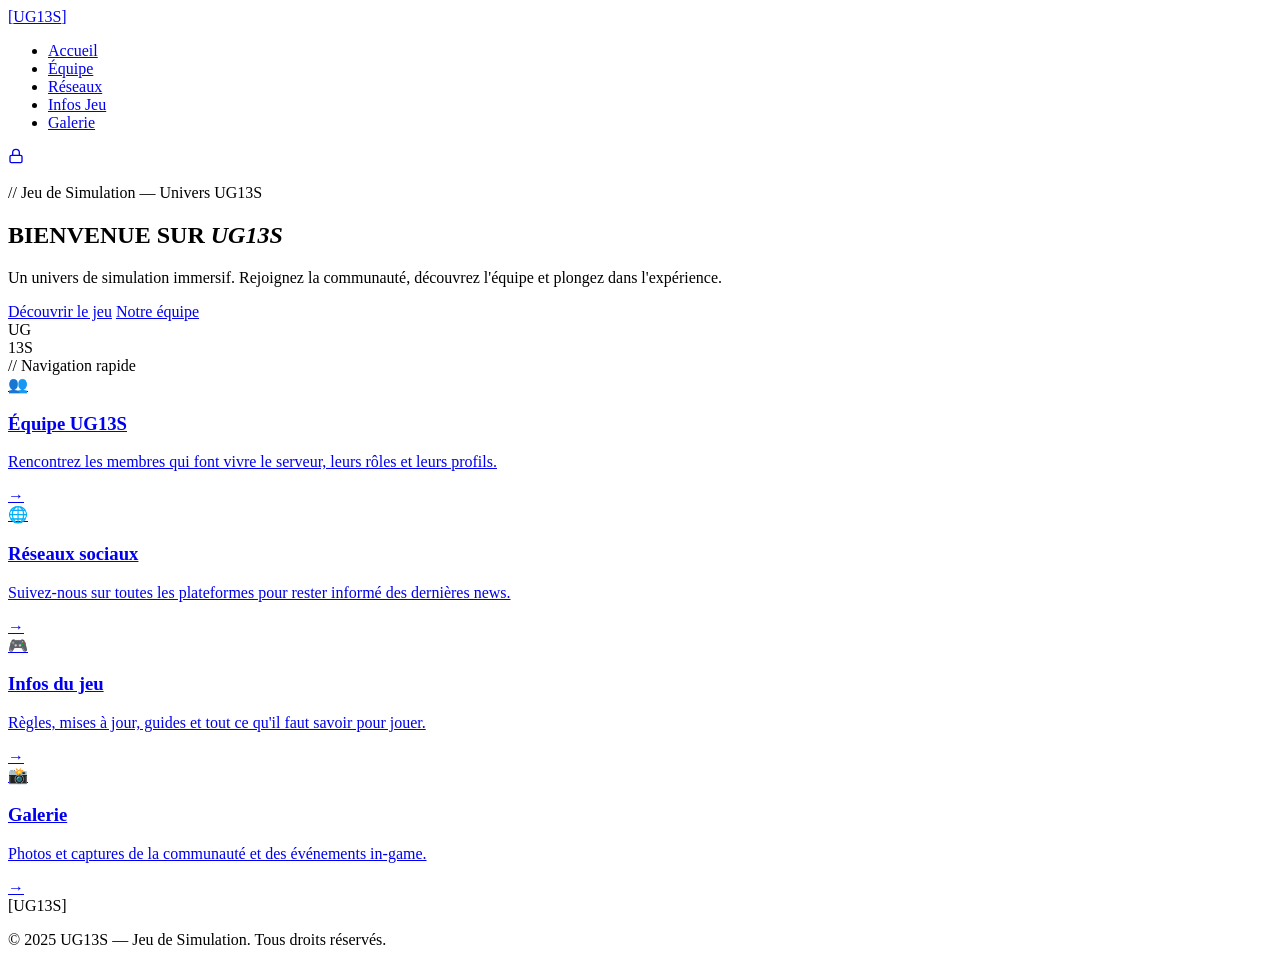
==== index.html @ 391b3aef "Add files via upload" ====
<!DOCTYPE html>
<html lang="fr">
<head>
  <meta charset="UTF-8" />
  <meta name="viewport" content="width=device-width, initial-scale=1.0" />
  <title>UG13S — Studio de Simulation</title>
  <link rel="preconnect" href="https://fonts.googleapis.com" />
  <link href="https://fonts.googleapis.com/css2?family=Rajdhani:wght@400;600;700&family=Exo+2:ital,wght@0,300;0,400;0,700;1,300&family=Orbitron:wght@700;900&display=swap" rel="stylesheet" />
  <link rel="stylesheet" href="css/style.css" />
</head>
<body>

  <!-- ANIMATED BUBBLE BACKGROUND -->
  <div class="bubbles-bg" id="bubblesContainer"></div>
  <div class="overlay-grid"></div>

  <!-- NAVIGATION -->
  <nav class="navbar" id="navbar">
    <div class="nav-inner">
      <a href="index.html" class="nav-logo">
        <span class="logo-bracket">[</span>UG13S<span class="logo-bracket">]</span>
      </a>
      <ul class="nav-links">
        <li><a href="index.html" class="active">Accueil</a></li>
        <li><a href="pages/equipe.html">Équipe</a></li>
        <li><a href="pages/reseaux.html">Réseaux</a></li>
        <li><a href="pages/infos.html">Infos Jeu</a></li>
        <li><a href="pages/galerie.html">Galerie</a></li>
      </ul>
      <!-- Petit bouton portail discret -->
      <a href="admin/login.html" class="portal-btn" title="Portail Recruteur / Admin">
        <svg width="16" height="16" viewBox="0 0 24 24" fill="none" stroke="currentColor" stroke-width="2"><rect x="3" y="11" width="18" height="11" rx="2"/><path d="M7 11V7a5 5 0 0110 0v4"/></svg>
      </a>
    </div>
  </nav>

  <!-- HERO -->
  <section class="hero">
    <div class="hero-content">
      <p class="hero-tag">// Jeu de Simulation — Univers UG13S</p>
      <h1 class="hero-title">
        <span class="line1">BIENVENUE</span>
        <span class="line2">SUR <em>UG13S</em></span>
      </h1>
      <p class="hero-sub">Un univers de simulation immersif. Rejoignez la communauté, découvrez l'équipe et plongez dans l'expérience.</p>
      <div class="hero-cta">
        <a href="pages/infos.html" class="btn-primary">Découvrir le jeu</a>
        <a href="pages/equipe.html" class="btn-ghost">Notre équipe</a>
      </div>
    </div>
    <div class="hero-badge">
      <div class="badge-ring"></div>
      <div class="badge-ring r2"></div>
      <span class="badge-text">UG<br/>13S</span>
    </div>
  </section>

  <!-- QUICK CARDS -->
  <section class="cards-section">
    <div class="section-label">// Navigation rapide</div>
    <div class="cards-grid">
      <a href="pages/equipe.html" class="card">
        <div class="card-icon">👥</div>
        <h3>Équipe UG13S</h3>
        <p>Rencontrez les membres qui font vivre le serveur, leurs rôles et leurs profils.</p>
        <span class="card-arrow">→</span>
      </a>
      <a href="pages/reseaux.html" class="card">
        <div class="card-icon">🌐</div>
        <h3>Réseaux sociaux</h3>
        <p>Suivez-nous sur toutes les plateformes pour rester informé des dernières news.</p>
        <span class="card-arrow">→</span>
      </a>
      <a href="pages/infos.html" class="card">
        <div class="card-icon">🎮</div>
        <h3>Infos du jeu</h3>
        <p>Règles, mises à jour, guides et tout ce qu'il faut savoir pour jouer.</p>
        <span class="card-arrow">→</span>
      </a>
      <a href="pages/galerie.html" class="card">
        <div class="card-icon">📸</div>
        <h3>Galerie</h3>
        <p>Photos et captures de la communauté et des événements in-game.</p>
        <span class="card-arrow">→</span>
      </a>
    </div>
  </section>

  <!-- FOOTER -->
  <footer class="footer">
    <div class="footer-inner">
      <span class="footer-logo">[UG13S]</span>
      <p>© 2025 UG13S — Jeu de Simulation. Tous droits réservés.</p>
    </div>
  </footer>

  <script src="js/bubbles.js"></script>
  <script src="js/main.js"></script>
</body>
</html>
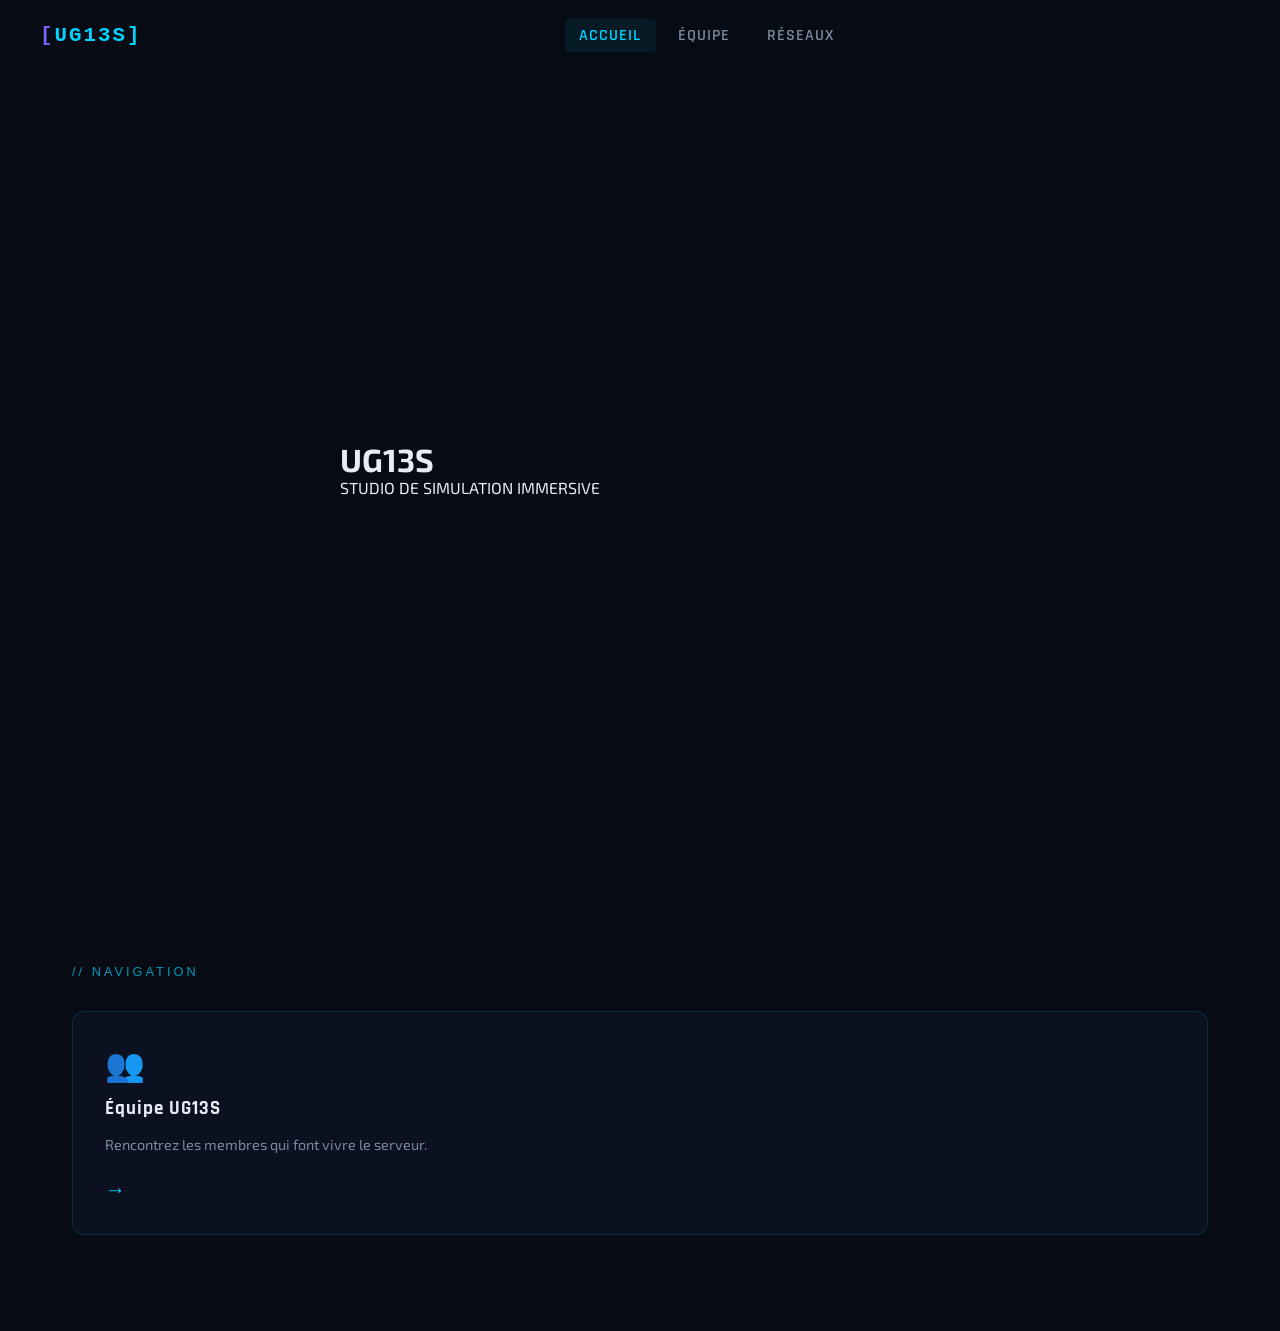
==== commit 287ffa48: "Add files via upload" ====
--- a/index.html
+++ b/index.html
@@ -6,95 +6,46 @@
   <title>UG13S — Studio de Simulation</title>
   <link rel="preconnect" href="https://fonts.googleapis.com" />
   <link href="https://fonts.googleapis.com/css2?family=Rajdhani:wght@400;600;700&family=Exo+2:ital,wght@0,300;0,400;0,700;1,300&family=Orbitron:wght@700;900&display=swap" rel="stylesheet" />
-  <link rel="stylesheet" href="css/style.css" />
+  <link rel="stylesheet" href="style.css" />
 </head>
 <body>
 
-  <!-- ANIMATED BUBBLE BACKGROUND -->
   <div class="bubbles-bg" id="bubblesContainer"></div>
   <div class="overlay-grid"></div>
 
-  <!-- NAVIGATION -->
   <nav class="navbar" id="navbar">
     <div class="nav-inner">
       <a href="index.html" class="nav-logo">
-        <span class="logo-bracket">[</span>UG13S<span class="logo-bracket">]</span>
+        <span class="logo-bracket">[</span>UG13S<span class="logo-bracket\">]</span>
       </a>
       <ul class="nav-links">
         <li><a href="index.html" class="active">Accueil</a></li>
-        <li><a href="pages/equipe.html">Équipe</a></li>
-        <li><a href="pages/reseaux.html">Réseaux</a></li>
-        <li><a href="pages/infos.html">Infos Jeu</a></li>
-        <li><a href="pages/galerie.html">Galerie</a></li>
+        <li><a href="equipe.html">Équipe</a></li>
+        <li><a href="#">Réseaux</a></li>
       </ul>
-      <!-- Petit bouton portail discret -->
-      <a href="admin/login.html" class="portal-btn" title="Portail Recruteur / Admin">
-        <svg width="16" height="16" viewBox="0 0 24 24" fill="none" stroke="currentColor" stroke-width="2"><rect x="3" y="11" width="18" height="11" rx="2"/><path d="M7 11V7a5 5 0 0110 0v4"/></svg>
-      </a>
     </div>
   </nav>
 
-  <!-- HERO -->
-  <section class="hero">
+  <header class="hero">
     <div class="hero-content">
-      <p class="hero-tag">// Jeu de Simulation — Univers UG13S</p>
-      <h1 class="hero-title">
-        <span class="line1">BIENVENUE</span>
-        <span class="line2">SUR <em>UG13S</em></span>
-      </h1>
-      <p class="hero-sub">Un univers de simulation immersif. Rejoignez la communauté, découvrez l'équipe et plongez dans l'expérience.</p>
-      <div class="hero-cta">
-        <a href="pages/infos.html" class="btn-primary">Découvrir le jeu</a>
-        <a href="pages/equipe.html" class="btn-ghost">Notre équipe</a>
-      </div>
+      <h1 class="glitch-text">UG13S</h1>
+      <p class="hero-subtitle">STUDIO DE SIMULATION IMMERSIVE</p>
     </div>
-    <div class="hero-badge">
-      <div class="badge-ring"></div>
-      <div class="badge-ring r2"></div>
-      <span class="badge-text">UG<br/>13S</span>
-    </div>
-  </section>
+  </header>
 
-  <!-- QUICK CARDS -->
   <section class="cards-section">
-    <div class="section-label">// Navigation rapide</div>
+    <div class="section-label">// Navigation</div>
     <div class="cards-grid">
-      <a href="pages/equipe.html" class="card">
+      <a href="equipe.html" class="card">
         <div class="card-icon">👥</div>
         <h3>Équipe UG13S</h3>
-        <p>Rencontrez les membres qui font vivre le serveur, leurs rôles et leurs profils.</p>
-        <span class="card-arrow">→</span>
-      </a>
-      <a href="pages/reseaux.html" class="card">
-        <div class="card-icon">🌐</div>
-        <h3>Réseaux sociaux</h3>
-        <p>Suivez-nous sur toutes les plateformes pour rester informé des dernières news.</p>
-        <span class="card-arrow">→</span>
-      </a>
-      <a href="pages/infos.html" class="card">
-        <div class="card-icon">🎮</div>
-        <h3>Infos du jeu</h3>
-        <p>Règles, mises à jour, guides et tout ce qu'il faut savoir pour jouer.</p>
-        <span class="card-arrow">→</span>
-      </a>
-      <a href="pages/galerie.html" class="card">
-        <div class="card-icon">📸</div>
-        <h3>Galerie</h3>
-        <p>Photos et captures de la communauté et des événements in-game.</p>
+        <p>Rencontrez les membres qui font vivre le serveur.</p>
         <span class="card-arrow">→</span>
       </a>
     </div>
   </section>
 
-  <!-- FOOTER -->
-  <footer class="footer">
-    <div class="footer-inner">
-      <span class="footer-logo">[UG13S]</span>
-      <p>© 2025 UG13S — Jeu de Simulation. Tous droits réservés.</p>
-    </div>
-  </footer>
-
-  <script src="js/bubbles.js"></script>
-  <script src="js/main.js"></script>
+  <script src="bubbles.js"></script>
+  <script src="main.js"></script>
 </body>
 </html>
--- a/style.css
+++ b/style.css
@@ -0,0 +1,995 @@
+/* ===== CSS VARIABLES ===== */
+:root {
+  --bg: #070b14;
+  --bg2: #0d1525;
+  --accent: #00d4ff;
+  --accent2: #7b61ff;
+  --accent3: #ff6b6b;
+  --text: #e8edf5;
+  --text-muted: #7a8aa0;
+  --border: rgba(0, 212, 255, 0.15);
+  --card-bg: rgba(13, 21, 37, 0.7);
+  --glass: rgba(0, 212, 255, 0.05);
+  --font-display: 'Orbitron', monospace;
+  --font-body: 'Exo 2', sans-serif;
+  --font-ui: 'Rajdhani', sans-serif;
+}
+
+/* ===== RESET ===== */
+*, *::before, *::after { box-sizing: border-box; margin: 0; padding: 0; }
+html { scroll-behavior: smooth; }
+body {
+  font-family: var(--font-body);
+  background: var(--bg);
+  color: var(--text);
+  min-height: 100vh;
+  overflow-x: hidden;
+}
+a { text-decoration: none; color: inherit; }
+ul { list-style: none; }
+
+/* ===== BUBBLE BACKGROUND ===== */
+.bubbles-bg {
+  position: fixed;
+  inset: 0;
+  pointer-events: none;
+  z-index: 0;
+  overflow: hidden;
+}
+.bubble {
+  position: absolute;
+  bottom: -120px;
+  border-radius: 50%;
+  opacity: 0;
+  animation: riseUp linear infinite;
+  background: radial-gradient(circle at 30% 30%, rgba(0,212,255,0.25), rgba(123,97,255,0.1) 60%, transparent);
+  border: 1px solid rgba(0, 212, 255, 0.15);
+  backdrop-filter: blur(2px);
+}
+@keyframes riseUp {
+  0%   { transform: translateY(0) translateX(0) scale(1);   opacity: 0; }
+  5%   { opacity: 1; }
+  50%  { transform: translateY(-50vh) translateX(var(--drift)) scale(1.05); opacity: 0.6; }
+  90%  { opacity: 0.2; }
+  100% { transform: translateY(-110vh) translateX(calc(var(--drift)*1.5)) scale(0.9); opacity: 0; }
+}
+
+/* Grid overlay */
+.overlay-grid {
+  position: fixed;
+  inset: 0;
+  pointer-events: none;
+  z-index: 0;
+  background-image:
+    linear-gradient(rgba(0,212,255,0.03) 1px, transparent 1px),
+    linear-gradient(90deg, rgba(0,212,255,0.03) 1px, transparent 1px);
+  background-size: 60px 60px;
+}
+
+/* ===== NAVBAR ===== */
+.navbar {
+  position: fixed;
+  top: 0; left: 0; right: 0;
+  z-index: 100;
+  padding: 0 2rem;
+  transition: background 0.3s, backdrop-filter 0.3s;
+}
+.navbar.scrolled {
+  background: rgba(7, 11, 20, 0.92);
+  backdrop-filter: blur(16px);
+  border-bottom: 1px solid var(--border);
+}
+.nav-inner {
+  max-width: 1200px;
+  margin: 0 auto;
+  height: 70px;
+  display: flex;
+  align-items: center;
+  gap: 2rem;
+}
+.nav-logo {
+  font-family: var(--font-display);
+  font-size: 1.3rem;
+  font-weight: 900;
+  color: var(--accent);
+  letter-spacing: 2px;
+  white-space: nowrap;
+}
+.logo-bracket { color: var(--accent2); }
+.nav-links {
+  display: flex;
+  gap: 0.5rem;
+  flex: 1;
+  justify-content: center;
+}
+.nav-links a {
+  font-family: var(--font-ui);
+  font-size: 1rem;
+  font-weight: 600;
+  letter-spacing: 1px;
+  color: var(--text-muted);
+  padding: 0.4rem 0.9rem;
+  border-radius: 4px;
+  transition: color 0.2s, background 0.2s;
+  text-transform: uppercase;
+}
+.nav-links a:hover, .nav-links a.active {
+  color: var(--accent);
+  background: rgba(0,212,255,0.08);
+}
+
+/* Portal button — small & discreet */
+.portal-btn {
+  width: 32px; height: 32px;
+  border-radius: 6px;
+  border: 1px solid rgba(0,212,255,0.25);
+  display: flex; align-items: center; justify-content: center;
+  color: var(--text-muted);
+  transition: all 0.2s;
+  background: rgba(0,212,255,0.04);
+  flex-shrink: 0;
+}
+.portal-btn:hover {
+  color: var(--accent);
+  border-color: var(--accent);
+  background: rgba(0,212,255,0.1);
+  box-shadow: 0 0 12px rgba(0,212,255,0.2);
+}
+
+/* ===== HERO ===== */
+.hero {
+  position: relative;
+  z-index: 1;
+  min-height: 100vh;
+  display: flex;
+  align-items: center;
+  justify-content: center;
+  padding: 100px 2rem 4rem;
+  gap: 4rem;
+  max-width: 1200px;
+  margin: 0 auto;
+}
+.hero-content { flex: 1; max-width: 600px; }
+.hero-tag {
+  font-family: var(--font-ui);
+  font-size: 0.85rem;
+  color: var(--accent);
+  letter-spacing: 2px;
+  margin-bottom: 1.5rem;
+  opacity: 0;
+  animation: fadeUp 0.8s 0.2s forwards;
+}
+.hero-title {
+  font-family: var(--font-display);
+  font-size: clamp(2.5rem, 6vw, 5rem);
+  font-weight: 900;
+  line-height: 1.05;
+  margin-bottom: 1.5rem;
+  opacity: 0;
+  animation: fadeUp 0.8s 0.4s forwards;
+}
+.hero-title .line1 { display: block; color: var(--text); }
+.hero-title .line2 { display: block; color: var(--text); }
+.hero-title em {
+  font-style: normal;
+  color: var(--accent);
+  text-shadow: 0 0 30px rgba(0,212,255,0.5);
+}
+.hero-sub {
+  font-size: 1.1rem;
+  color: var(--text-muted);
+  line-height: 1.7;
+  margin-bottom: 2.5rem;
+  max-width: 480px;
+  opacity: 0;
+  animation: fadeUp 0.8s 0.6s forwards;
+}
+.hero-cta {
+  display: flex; gap: 1rem; flex-wrap: wrap;
+  opacity: 0;
+  animation: fadeUp 0.8s 0.8s forwards;
+}
+.btn-primary {
+  font-family: var(--font-ui);
+  font-weight: 700;
+  font-size: 1rem;
+  letter-spacing: 1.5px;
+  text-transform: uppercase;
+  padding: 0.85rem 2rem;
+  background: var(--accent);
+  color: var(--bg);
+  border-radius: 6px;
+  transition: all 0.2s;
+  box-shadow: 0 0 20px rgba(0,212,255,0.3);
+}
+.btn-primary:hover {
+  background: #fff;
+  box-shadow: 0 0 35px rgba(0,212,255,0.5);
+  transform: translateY(-2px);
+}
+.btn-ghost {
+  font-family: var(--font-ui);
+  font-weight: 700;
+  font-size: 1rem;
+  letter-spacing: 1.5px;
+  text-transform: uppercase;
+  padding: 0.85rem 2rem;
+  border: 1px solid var(--border);
+  color: var(--text);
+  border-radius: 6px;
+  transition: all 0.2s;
+}
+.btn-ghost:hover {
+  border-color: var(--accent);
+  color: var(--accent);
+  background: rgba(0,212,255,0.05);
+  transform: translateY(-2px);
+}
+
+/* Hero badge */
+.hero-badge {
+  flex-shrink: 0;
+  position: relative;
+  width: 220px;
+  height: 220px;
+  display: flex;
+  align-items: center;
+  justify-content: center;
+  opacity: 0;
+  animation: fadeIn 1s 1s forwards;
+}
+.badge-ring {
+  position: absolute;
+  inset: 0;
+  border-radius: 50%;
+  border: 2px solid rgba(0,212,255,0.3);
+  animation: spin 12s linear infinite;
+}
+.badge-ring.r2 {
+  inset: 20px;
+  border-color: rgba(123,97,255,0.3);
+  border-style: dashed;
+  animation: spin 18s linear infinite reverse;
+}
+@keyframes spin { to { transform: rotate(360deg); } }
+.badge-text {
+  font-family: var(--font-display);
+  font-size: 2.5rem;
+  font-weight: 900;
+  color: var(--accent);
+  text-align: center;
+  line-height: 1;
+  text-shadow: 0 0 40px rgba(0,212,255,0.6);
+  letter-spacing: 3px;
+}
+
+/* ===== CARDS SECTION ===== */
+.cards-section {
+  position: relative;
+  z-index: 1;
+  max-width: 1200px;
+  margin: 0 auto;
+  padding: 4rem 2rem 6rem;
+}
+.section-label {
+  font-family: var(--font-ui);
+  font-size: 0.8rem;
+  letter-spacing: 3px;
+  color: var(--accent);
+  text-transform: uppercase;
+  margin-bottom: 2rem;
+  opacity: 0.7;
+}
+.cards-grid {
+  display: grid;
+  grid-template-columns: repeat(auto-fit, minmax(240px, 1fr));
+  gap: 1.5rem;
+}
+.card {
+  background: var(--card-bg);
+  border: 1px solid var(--border);
+  border-radius: 12px;
+  padding: 2rem;
+  transition: all 0.3s;
+  backdrop-filter: blur(8px);
+  display: flex;
+  flex-direction: column;
+  gap: 0.75rem;
+  position: relative;
+  overflow: hidden;
+}
+.card::before {
+  content: '';
+  position: absolute;
+  top: 0; left: 0; right: 0;
+  height: 2px;
+  background: linear-gradient(90deg, transparent, var(--accent), transparent);
+  transform: scaleX(0);
+  transition: transform 0.3s;
+}
+.card:hover::before { transform: scaleX(1); }
+.card:hover {
+  border-color: rgba(0,212,255,0.35);
+  transform: translateY(-4px);
+  box-shadow: 0 12px 40px rgba(0,212,255,0.1);
+}
+.card-icon { font-size: 2rem; }
+.card h3 {
+  font-family: var(--font-ui);
+  font-size: 1.2rem;
+  font-weight: 700;
+  letter-spacing: 1px;
+  color: var(--text);
+}
+.card p { font-size: 0.9rem; color: var(--text-muted); line-height: 1.6; flex: 1; }
+.card-arrow {
+  font-size: 1.3rem;
+  color: var(--accent);
+  margin-top: 0.5rem;
+  transition: transform 0.2s;
+  display: inline-block;
+}
+.card:hover .card-arrow { transform: translateX(4px); }
+
+/* ===== FOOTER ===== */
+.footer {
+  position: relative;
+  z-index: 1;
+  border-top: 1px solid var(--border);
+  background: rgba(7,11,20,0.8);
+}
+.footer-inner {
+  max-width: 1200px;
+  margin: 0 auto;
+  padding: 2rem;
+  display: flex;
+  align-items: center;
+  gap: 1.5rem;
+  flex-wrap: wrap;
+}
+.footer-logo {
+  font-family: var(--font-display);
+  font-weight: 900;
+  font-size: 1rem;
+  color: var(--accent);
+  letter-spacing: 2px;
+}
+.footer p { font-size: 0.85rem; color: var(--text-muted); }
+
+/* ===== PAGE HEADER (used in sub-pages) ===== */
+.page-header {
+  position: relative;
+  z-index: 1;
+  padding: 130px 2rem 4rem;
+  text-align: center;
+}
+.page-header .page-tag {
+  font-family: var(--font-ui);
+  font-size: 0.85rem;
+  color: var(--accent);
+  letter-spacing: 3px;
+  text-transform: uppercase;
+  margin-bottom: 1rem;
+  display: block;
+}
+.page-header h1 {
+  font-family: var(--font-display);
+  font-size: clamp(2rem, 5vw, 3.5rem);
+  font-weight: 900;
+  color: var(--text);
+  margin-bottom: 1rem;
+}
+.page-header h1 em {
+  font-style: normal;
+  color: var(--accent);
+  text-shadow: 0 0 20px rgba(0,212,255,0.4);
+}
+.page-header p {
+  color: var(--text-muted);
+  max-width: 600px;
+  margin: 0 auto;
+  font-size: 1rem;
+  line-height: 1.7;
+}
+
+/* ===== ANIMATIONS ===== */
+@keyframes fadeUp {
+  from { opacity: 0; transform: translateY(24px); }
+  to   { opacity: 1; transform: translateY(0); }
+}
+@keyframes fadeIn {
+  from { opacity: 0; }
+  to   { opacity: 1; }
+}
+
+/* ===== SCROLLBAR ===== */
+::-webkit-scrollbar { width: 6px; }
+::-webkit-scrollbar-track { background: var(--bg); }
+::-webkit-scrollbar-thumb { background: var(--accent2); border-radius: 3px; }
+
+/* ===== RESPONSIVE ===== */
+@media (max-width: 768px) {
+  .hero { flex-direction: column; text-align: center; gap: 2rem; }
+  .hero-sub { margin: 0 auto 2rem; }
+  .hero-cta { justify-content: center; }
+  .hero-badge { width: 160px; height: 160px; }
+  .badge-text { font-size: 1.8rem; }
+  .nav-links { display: none; }
+}
+
+/* ===== SECTION CONTAINER ===== */
+.section-container {
+  position: relative;
+  z-index: 1;
+  max-width: 1200px;
+  margin: 0 auto;
+  padding: 2rem 2rem 6rem;
+}
+
+/* ===== TEAM CARDS ===== */
+.team-grid {
+  display: grid;
+  grid-template-columns: repeat(auto-fill, minmax(200px, 1fr));
+  gap: 2rem;
+  margin-top: 2rem;
+}
+.member-card {
+  background: var(--card-bg);
+  border: 1px solid var(--border);
+  border-radius: 16px;
+  padding: 2rem 1.5rem;
+  text-align: center;
+  backdrop-filter: blur(8px);
+  transition: all 0.3s;
+}
+.member-card:hover {
+  border-color: rgba(0,212,255,0.4);
+  transform: translateY(-4px);
+  box-shadow: 0 12px 40px rgba(0,212,255,0.08);
+}
+.member-avatar {
+  width: 90px; height: 90px;
+  border-radius: 50%;
+  border: 3px solid var(--accent);
+  object-fit: cover;
+  margin: 0 auto 1rem;
+  display: block;
+  box-shadow: 0 0 20px rgba(0,212,255,0.3);
+}
+.member-avatar-placeholder {
+  width: 90px; height: 90px;
+  border-radius: 50%;
+  border: 3px solid var(--accent2);
+  background: linear-gradient(135deg, var(--bg2), rgba(123,97,255,0.2));
+  margin: 0 auto 1rem;
+  display: flex; align-items: center; justify-content: center;
+  font-size: 2rem;
+  box-shadow: 0 0 20px rgba(123,97,255,0.2);
+}
+.member-name {
+  font-family: var(--font-ui);
+  font-size: 1.05rem;
+  font-weight: 700;
+  letter-spacing: 1px;
+  margin-bottom: 0.3rem;
+}
+.member-role {
+  font-size: 0.8rem;
+  color: var(--accent);
+  font-family: var(--font-ui);
+  letter-spacing: 1px;
+  text-transform: uppercase;
+  margin-bottom: 0.8rem;
+}
+.member-info {
+  font-size: 0.85rem;
+  color: var(--text-muted);
+  line-height: 1.6;
+}
+
+/* ===== SOCIAL LINKS ===== */
+.socials-grid {
+  display: grid;
+  grid-template-columns: repeat(auto-fill, minmax(220px, 1fr));
+  gap: 1.5rem;
+  margin-top: 2rem;
+}
+.social-card {
+  background: var(--card-bg);
+  border: 1px solid var(--border);
+  border-radius: 12px;
+  padding: 1.5rem;
+  display: flex;
+  align-items: center;
+  gap: 1rem;
+  transition: all 0.3s;
+  backdrop-filter: blur(8px);
+}
+.social-card:hover {
+  border-color: rgba(0,212,255,0.4);
+  transform: translateY(-3px);
+  box-shadow: 0 8px 30px rgba(0,212,255,0.1);
+}
+.social-icon { font-size: 2rem; flex-shrink: 0; }
+.social-info h3 {
+  font-family: var(--font-ui);
+  font-weight: 700;
+  font-size: 1rem;
+  letter-spacing: 1px;
+}
+.social-info p { font-size: 0.85rem; color: var(--text-muted); }
+
+/* ===== INFO BLOCKS ===== */
+.info-block {
+  background: var(--card-bg);
+  border: 1px solid var(--border);
+  border-radius: 12px;
+  padding: 2rem;
+  margin-bottom: 1.5rem;
+  backdrop-filter: blur(8px);
+}
+.info-block h2 {
+  font-family: var(--font-ui);
+  font-size: 1.3rem;
+  font-weight: 700;
+  letter-spacing: 1.5px;
+  text-transform: uppercase;
+  color: var(--accent);
+  margin-bottom: 1rem;
+}
+.info-block p, .info-block li {
+  color: var(--text-muted);
+  line-height: 1.8;
+  font-size: 0.95rem;
+}
+.info-block ul { padding-left: 1.5rem; list-style: disc; }
+.info-block ul li { margin-bottom: 0.4rem; }
+
+/* ===== GALLERY ===== */
+.gallery-grid {
+  display: grid;
+  grid-template-columns: repeat(auto-fill, minmax(280px, 1fr));
+  gap: 1rem;
+  margin-top: 2rem;
+}
+.gallery-item {
+  border-radius: 10px;
+  overflow: hidden;
+  border: 1px solid var(--border);
+  background: var(--card-bg);
+  aspect-ratio: 16/9;
+  display: flex;
+  align-items: center;
+  justify-content: center;
+  position: relative;
+}
+.gallery-item img {
+  width: 100%;
+  height: 100%;
+  object-fit: cover;
+  transition: transform 0.4s;
+}
+.gallery-item:hover img { transform: scale(1.05); }
+.gallery-placeholder {
+  color: var(--text-muted);
+  font-size: 0.9rem;
+  text-align: center;
+  padding: 2rem;
+}
+
+/* ===== ADMIN / LOGIN ===== */
+.login-page {
+  min-height: 100vh;
+  display: flex;
+  align-items: center;
+  justify-content: center;
+  padding: 2rem;
+  position: relative;
+  z-index: 1;
+}
+.login-box {
+  background: rgba(13,21,37,0.85);
+  border: 1px solid var(--border);
+  border-radius: 16px;
+  padding: 3rem;
+  width: 100%;
+  max-width: 420px;
+  backdrop-filter: blur(16px);
+}
+.login-logo {
+  font-family: var(--font-display);
+  font-size: 1.8rem;
+  font-weight: 900;
+  color: var(--accent);
+  text-align: center;
+  margin-bottom: 0.5rem;
+  letter-spacing: 3px;
+}
+.login-sub {
+  text-align: center;
+  color: var(--text-muted);
+  font-size: 0.85rem;
+  margin-bottom: 2.5rem;
+}
+.form-group { margin-bottom: 1.5rem; }
+.form-group label {
+  display: block;
+  font-family: var(--font-ui);
+  font-size: 0.85rem;
+  letter-spacing: 1px;
+  text-transform: uppercase;
+  color: var(--text-muted);
+  margin-bottom: 0.5rem;
+}
+.form-group input {
+  width: 100%;
+  background: rgba(0,0,0,0.3);
+  border: 1px solid var(--border);
+  border-radius: 8px;
+  padding: 0.85rem 1rem;
+  color: var(--text);
+  font-family: var(--font-body);
+  font-size: 1rem;
+  outline: none;
+  transition: border-color 0.2s;
+}
+.form-group input:focus { border-color: var(--accent); }
+.btn-login {
+  width: 100%;
+  padding: 1rem;
+  background: var(--accent);
+  color: var(--bg);
+  border: none;
+  border-radius: 8px;
+  font-family: var(--font-ui);
+  font-weight: 700;
+  font-size: 1rem;
+  letter-spacing: 2px;
+  text-transform: uppercase;
+  cursor: pointer;
+  transition: all 0.2s;
+  box-shadow: 0 0 20px rgba(0,212,255,0.3);
+}
+.btn-login:hover {
+  background: #fff;
+  box-shadow: 0 0 35px rgba(0,212,255,0.5);
+}
+.login-error {
+  background: rgba(255,107,107,0.1);
+  border: 1px solid rgba(255,107,107,0.3);
+  color: #ff6b6b;
+  border-radius: 8px;
+  padding: 0.75rem 1rem;
+  font-size: 0.9rem;
+  margin-bottom: 1.5rem;
+  display: none;
+}
+.back-link {
+  display: block;
+  text-align: center;
+  margin-top: 1.5rem;
+  font-size: 0.85rem;
+  color: var(--text-muted);
+  transition: color 0.2s;
+}
+.back-link:hover { color: var(--accent); }
+
+/* ===== ADMIN PANEL ===== */
+.admin-layout {
+  display: flex;
+  min-height: 100vh;
+}
+.admin-sidebar {
+  width: 260px;
+  background: var(--bg2);
+  border-right: 1px solid var(--border);
+  padding: 2rem 1.5rem;
+  position: fixed;
+  top: 0; left: 0; bottom: 0;
+  overflow-y: auto;
+  z-index: 10;
+}
+.admin-logo {
+  font-family: var(--font-display);
+  font-size: 1.1rem;
+  font-weight: 900;
+  color: var(--accent);
+  letter-spacing: 2px;
+  margin-bottom: 0.25rem;
+}
+.admin-subtitle {
+  font-size: 0.75rem;
+  color: var(--text-muted);
+  margin-bottom: 2rem;
+}
+.sidebar-nav { display: flex; flex-direction: column; gap: 0.3rem; }
+.sidebar-nav a {
+  font-family: var(--font-ui);
+  font-size: 0.95rem;
+  font-weight: 600;
+  letter-spacing: 0.5px;
+  color: var(--text-muted);
+  padding: 0.7rem 1rem;
+  border-radius: 8px;
+  display: flex;
+  align-items: center;
+  gap: 0.75rem;
+  transition: all 0.2s;
+  cursor: pointer;
+}
+.sidebar-nav a:hover, .sidebar-nav a.active {
+  color: var(--accent);
+  background: rgba(0,212,255,0.08);
+}
+.sidebar-nav .nav-section-title {
+  font-family: var(--font-ui);
+  font-size: 0.7rem;
+  letter-spacing: 2px;
+  text-transform: uppercase;
+  color: var(--text-muted);
+  padding: 1rem 1rem 0.3rem;
+  opacity: 0.5;
+}
+.sidebar-logout {
+  margin-top: auto;
+  padding-top: 2rem;
+  border-top: 1px solid var(--border);
+  margin-top: 2rem;
+}
+.sidebar-logout button {
+  width: 100%;
+  padding: 0.7rem 1rem;
+  background: rgba(255,107,107,0.1);
+  border: 1px solid rgba(255,107,107,0.2);
+  border-radius: 8px;
+  color: #ff6b6b;
+  font-family: var(--font-ui);
+  font-weight: 600;
+  cursor: pointer;
+  transition: all 0.2s;
+}
+.sidebar-logout button:hover {
+  background: rgba(255,107,107,0.2);
+}
+.admin-main {
+  margin-left: 260px;
+  flex: 1;
+  padding: 2.5rem;
+  min-height: 100vh;
+}
+.admin-section { display: none; }
+.admin-section.active { display: block; }
+.admin-page-title {
+  font-family: var(--font-display);
+  font-size: 1.5rem;
+  font-weight: 900;
+  color: var(--text);
+  margin-bottom: 0.5rem;
+  letter-spacing: 2px;
+}
+.admin-page-sub {
+  color: var(--text-muted);
+  font-size: 0.9rem;
+  margin-bottom: 2rem;
+}
+.admin-card {
+  background: var(--card-bg);
+  border: 1px solid var(--border);
+  border-radius: 12px;
+  padding: 2rem;
+  margin-bottom: 2rem;
+  backdrop-filter: blur(8px);
+}
+.admin-card h3 {
+  font-family: var(--font-ui);
+  font-size: 1rem;
+  font-weight: 700;
+  letter-spacing: 1px;
+  text-transform: uppercase;
+  color: var(--accent);
+  margin-bottom: 1.5rem;
+  padding-bottom: 0.75rem;
+  border-bottom: 1px solid var(--border);
+}
+.admin-grid { display: grid; grid-template-columns: 1fr 1fr; gap: 1rem; }
+.admin-field { margin-bottom: 1rem; }
+.admin-field label {
+  display: block;
+  font-family: var(--font-ui);
+  font-size: 0.8rem;
+  letter-spacing: 1px;
+  text-transform: uppercase;
+  color: var(--text-muted);
+  margin-bottom: 0.4rem;
+}
+.admin-field input,
+.admin-field textarea,
+.admin-field select {
+  width: 100%;
+  background: rgba(0,0,0,0.3);
+  border: 1px solid var(--border);
+  border-radius: 8px;
+  padding: 0.75rem 1rem;
+  color: var(--text);
+  font-family: var(--font-body);
+  font-size: 0.9rem;
+  outline: none;
+  transition: border-color 0.2s;
+}
+.admin-field input:focus,
+.admin-field textarea:focus,
+.admin-field select:focus { border-color: var(--accent); }
+.admin-field textarea { resize: vertical; min-height: 80px; }
+.admin-field select option { background: var(--bg2); }
+.btn-admin {
+  font-family: var(--font-ui);
+  font-weight: 700;
+  font-size: 0.9rem;
+  letter-spacing: 1.5px;
+  text-transform: uppercase;
+  padding: 0.75rem 1.5rem;
+  border-radius: 8px;
+  border: none;
+  cursor: pointer;
+  transition: all 0.2s;
+}
+.btn-admin.primary {
+  background: var(--accent);
+  color: var(--bg);
+  box-shadow: 0 0 15px rgba(0,212,255,0.2);
+}
+.btn-admin.primary:hover { background: #fff; }
+.btn-admin.danger { background: rgba(255,107,107,0.15); color: #ff6b6b; border: 1px solid rgba(255,107,107,0.3); }
+.btn-admin.danger:hover { background: rgba(255,107,107,0.3); }
+.btn-admin.secondary { background: rgba(123,97,255,0.15); color: var(--accent2); border: 1px solid rgba(123,97,255,0.3); }
+.btn-admin.secondary:hover { background: rgba(123,97,255,0.3); }
+.items-list { display: flex; flex-direction: column; gap: 0.75rem; }
+.item-row {
+  display: flex;
+  align-items: center;
+  gap: 1rem;
+  padding: 1rem;
+  background: rgba(0,0,0,0.2);
+  border-radius: 8px;
+  border: 1px solid rgba(255,255,255,0.05);
+}
+.item-row-info { flex: 1; }
+.item-row-info strong {
+  display: block;
+  font-family: var(--font-ui);
+  font-weight: 600;
+  font-size: 0.95rem;
+}
+.item-row-info span { font-size: 0.8rem; color: var(--text-muted); }
+.item-row-actions { display: flex; gap: 0.5rem; }
+.item-row-actions button {
+  padding: 0.4rem 0.8rem;
+  border-radius: 6px;
+  border: none;
+  cursor: pointer;
+  font-size: 0.8rem;
+  transition: all 0.2s;
+}
+.btn-edit { background: rgba(0,212,255,0.1); color: var(--accent); }
+.btn-edit:hover { background: rgba(0,212,255,0.2); }
+.btn-delete { background: rgba(255,107,107,0.1); color: #ff6b6b; }
+.btn-delete:hover { background: rgba(255,107,107,0.25); }
+.member-avatar-sm {
+  width: 44px; height: 44px;
+  border-radius: 50%;
+  object-fit: cover;
+  border: 2px solid var(--accent);
+}
+.placeholder-avatar-sm {
+  width: 44px; height: 44px;
+  border-radius: 50%;
+  background: linear-gradient(135deg, var(--bg2), rgba(123,97,255,0.2));
+  border: 2px solid var(--accent2);
+  display: flex; align-items: center; justify-content: center;
+  font-size: 1.2rem;
+  flex-shrink: 0;
+}
+.stats-row {
+  display: grid;
+  grid-template-columns: repeat(auto-fit, minmax(140px, 1fr));
+  gap: 1rem;
+  margin-bottom: 2rem;
+}
+.stat-card {
+  background: var(--card-bg);
+  border: 1px solid var(--border);
+  border-radius: 10px;
+  padding: 1.5rem;
+  text-align: center;
+}
+.stat-num {
+  font-family: var(--font-display);
+  font-size: 2rem;
+  font-weight: 900;
+  color: var(--accent);
+  display: block;
+}
+.stat-label {
+  font-family: var(--font-ui);
+  font-size: 0.8rem;
+  letter-spacing: 1px;
+  text-transform: uppercase;
+  color: var(--text-muted);
+}
+.badge-role {
+  display: inline-block;
+  padding: 0.2rem 0.6rem;
+  border-radius: 20px;
+  font-size: 0.7rem;
+  font-family: var(--font-ui);
+  font-weight: 600;
+  letter-spacing: 0.5px;
+  text-transform: uppercase;
+}
+.badge-role.admin { background: rgba(255,107,107,0.15); color: #ff6b6b; border: 1px solid rgba(255,107,107,0.3); }
+.badge-role.mod { background: rgba(0,212,255,0.1); color: var(--accent); border: 1px solid rgba(0,212,255,0.2); }
+.badge-role.member { background: rgba(123,97,255,0.1); color: var(--accent2); border: 1px solid rgba(123,97,255,0.2); }
+.toast {
+  position: fixed;
+  bottom: 2rem; right: 2rem;
+  background: var(--bg2);
+  border: 1px solid var(--border);
+  border-radius: 10px;
+  padding: 1rem 1.5rem;
+  font-family: var(--font-ui);
+  font-weight: 600;
+  color: var(--accent);
+  z-index: 9999;
+  transform: translateY(100px);
+  opacity: 0;
+  transition: all 0.3s;
+  box-shadow: 0 8px 30px rgba(0,0,0,0.4);
+}
+.toast.show { transform: translateY(0); opacity: 1; }
+.toast.error { color: #ff6b6b; border-color: rgba(255,107,107,0.3); }
+.upload-zone {
+  border: 2px dashed var(--border);
+  border-radius: 10px;
+  padding: 2rem;
+  text-align: center;
+  cursor: pointer;
+  transition: all 0.2s;
+  background: rgba(0,0,0,0.15);
+}
+.upload-zone:hover, .upload-zone.drag-over {
+  border-color: var(--accent);
+  background: rgba(0,212,255,0.04);
+}
+.upload-zone p { color: var(--text-muted); font-size: 0.9rem; }
+.upload-zone .upload-icon { font-size: 2rem; margin-bottom: 0.5rem; }
+.gallery-admin-grid {
+  display: grid;
+  grid-template-columns: repeat(auto-fill, minmax(160px, 1fr));
+  gap: 1rem;
+  margin-top: 1.5rem;
+}
+.gallery-admin-item {
+  position: relative;
+  border-radius: 8px;
+  overflow: hidden;
+  aspect-ratio: 4/3;
+  border: 1px solid var(--border);
+  background: rgba(0,0,0,0.3);
+}
+.gallery-admin-item img { width: 100%; height: 100%; object-fit: cover; }
+.gallery-admin-item .del-overlay {
+  position: absolute;
+  inset: 0;
+  background: rgba(255,107,107,0.8);
+  display: flex; align-items: center; justify-content: center;
+  opacity: 0;
+  transition: opacity 0.2s;
+  cursor: pointer;
+  font-size: 1.5rem;
+}
+.gallery-admin-item:hover .del-overlay { opacity: 1; }
+@media (max-width: 900px) {
+  .admin-sidebar { display: none; }
+  .admin-main { margin-left: 0; }
+  .admin-grid { grid-template-columns: 1fr; }
+}
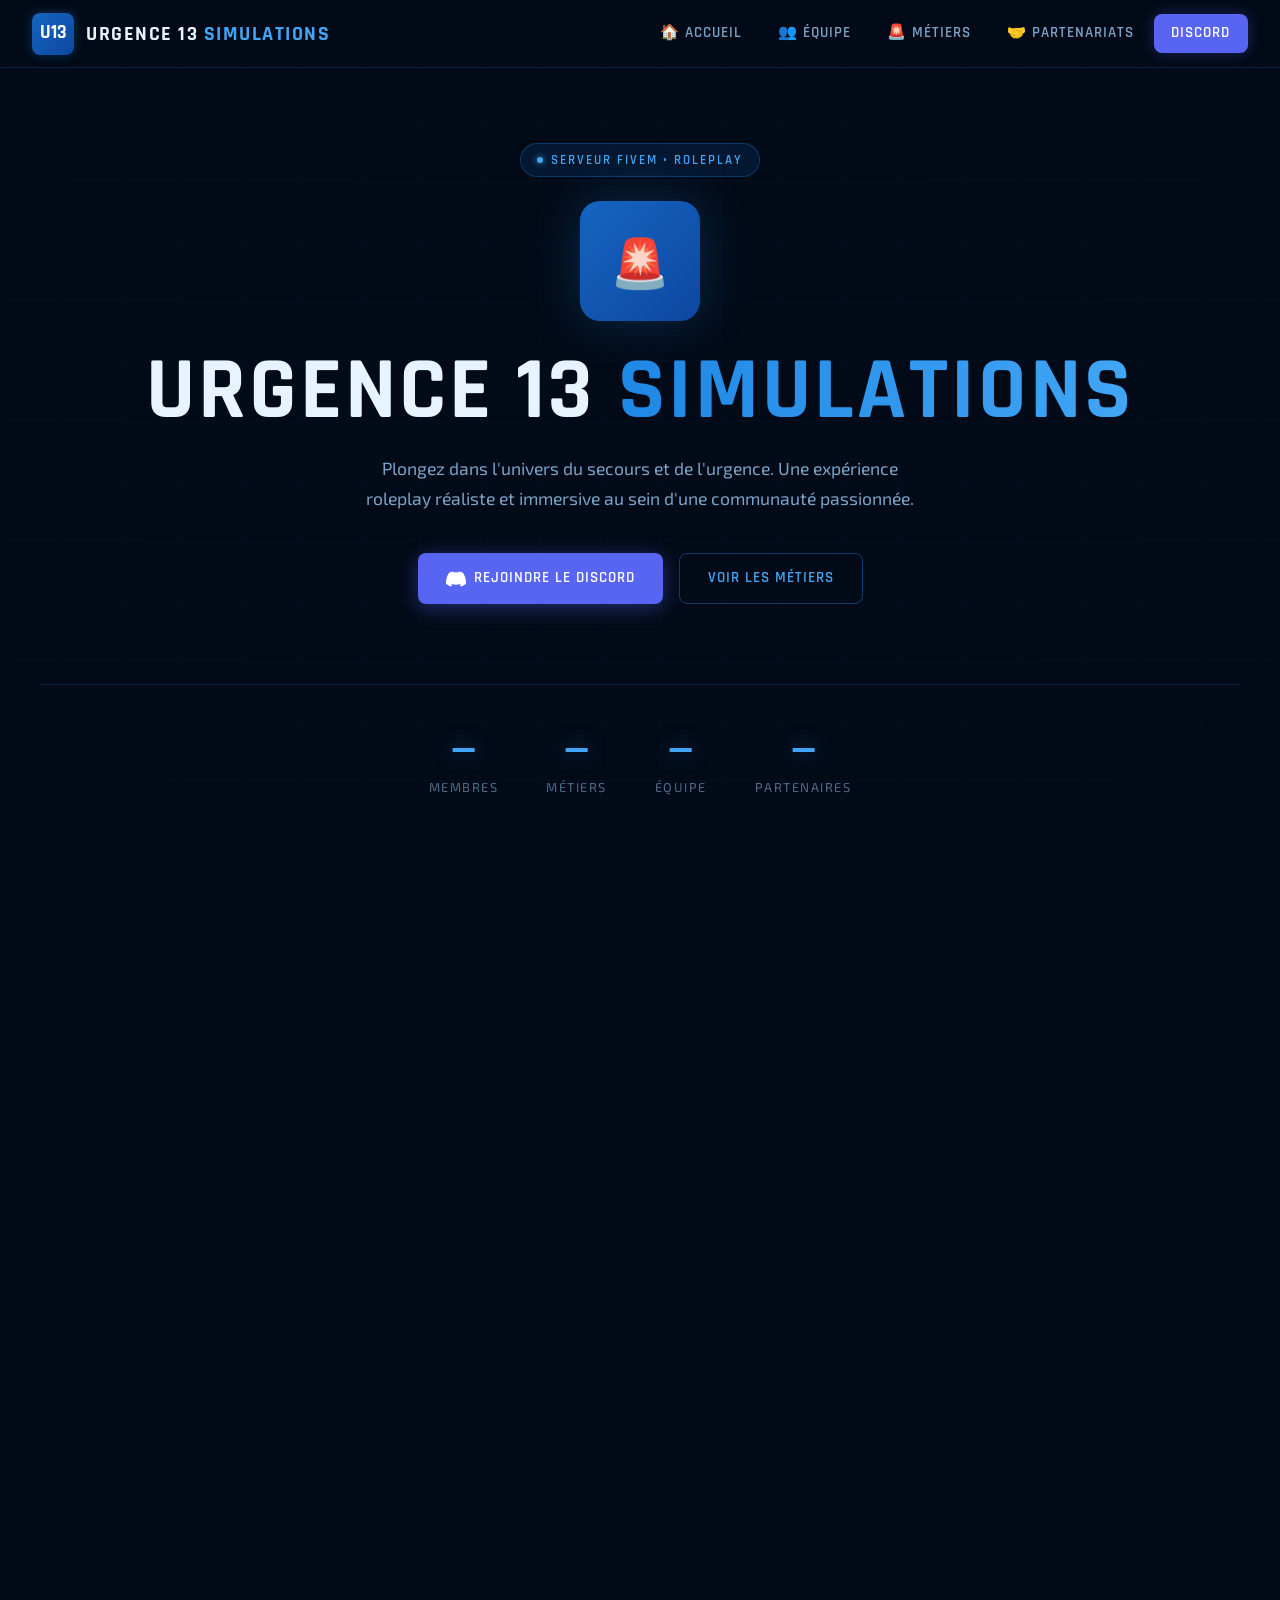
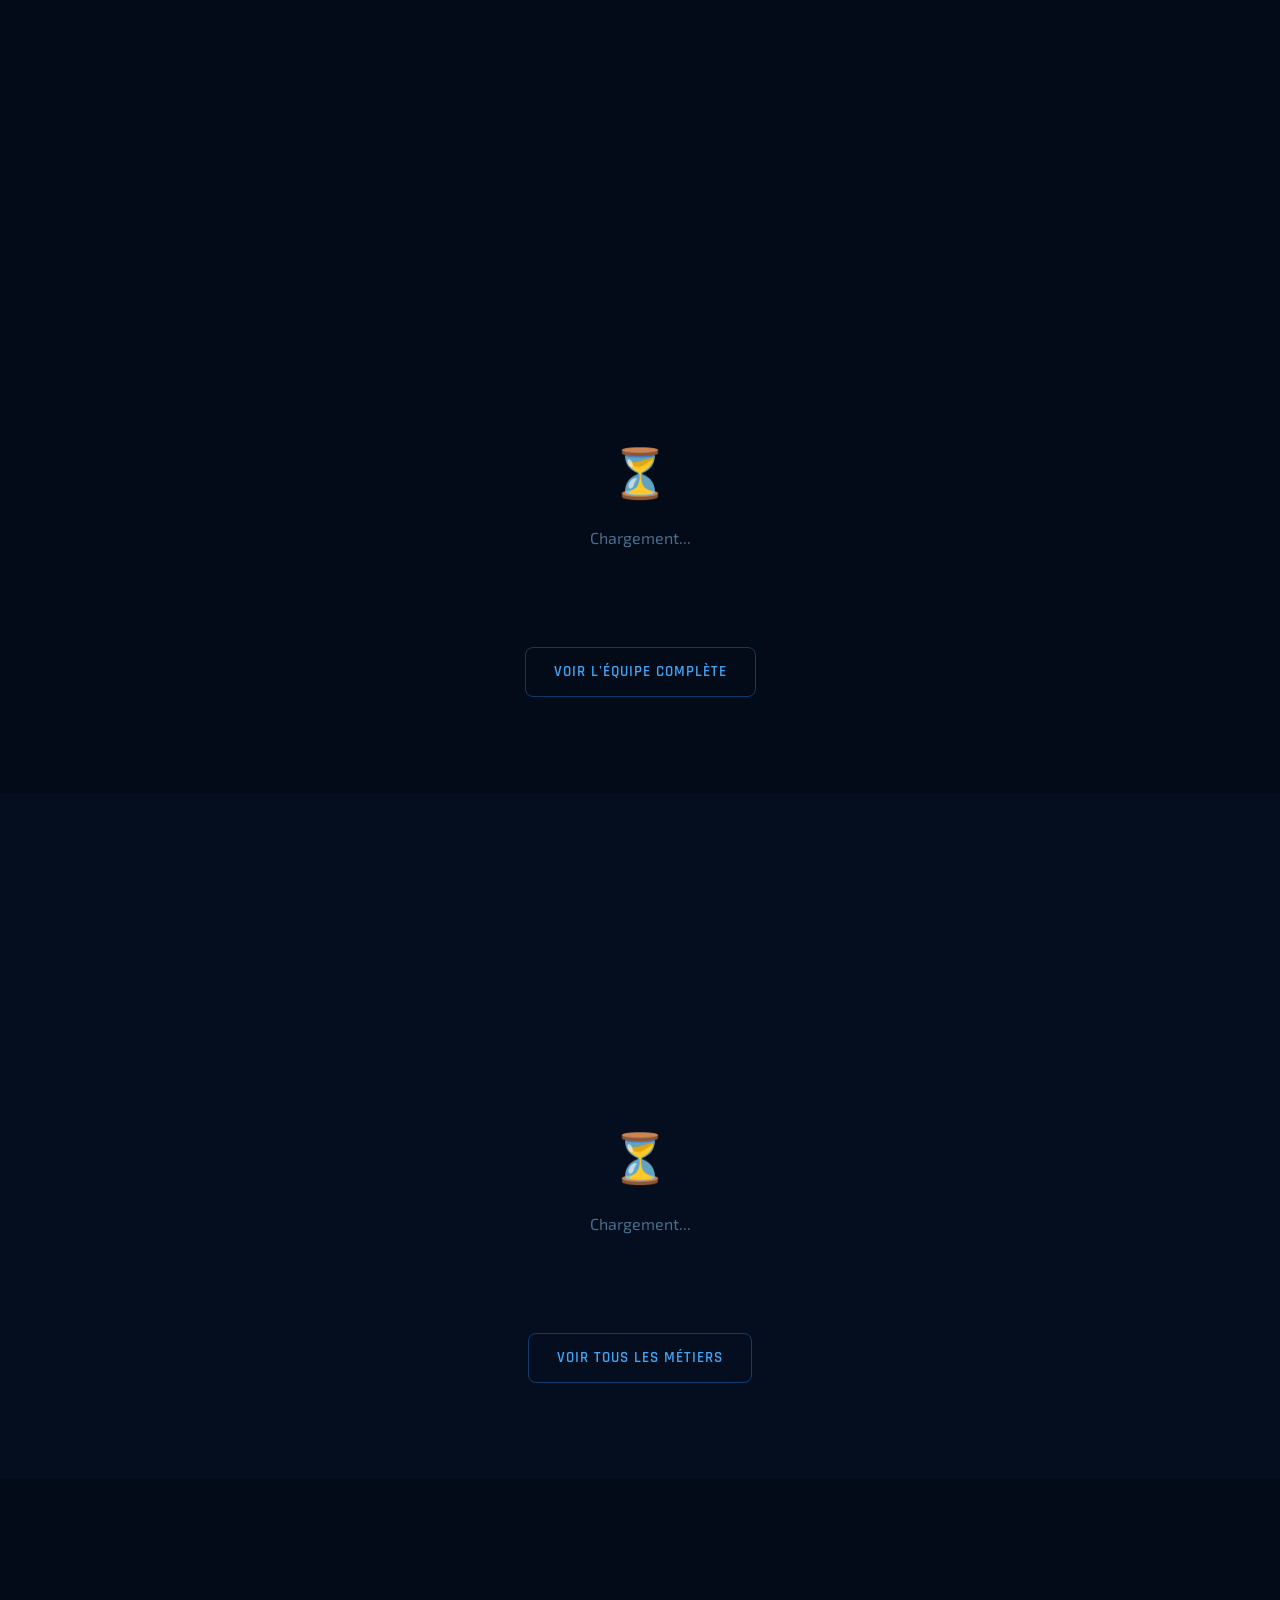
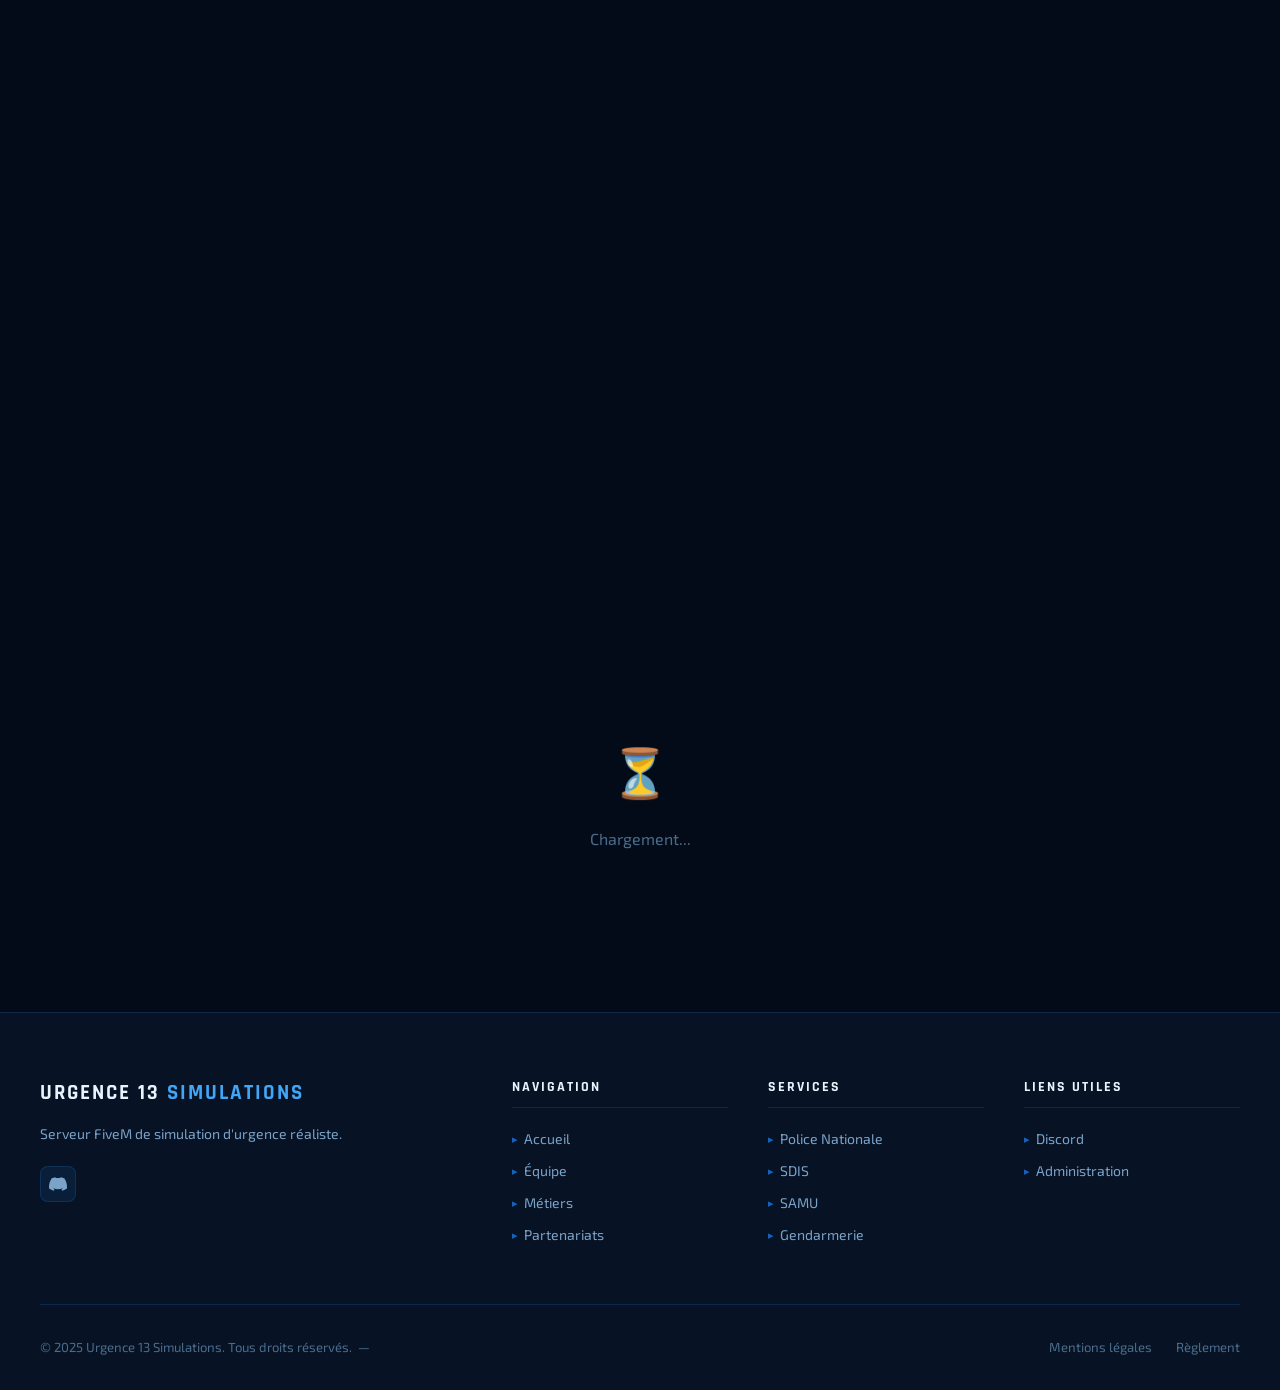
==== commit dcd7acbc: "Add files via upload" ====
--- a/index.html
+++ b/index.html
@@ -2,50 +2,371 @@
 <html lang="fr">
 <head>
   <meta charset="UTF-8" />
-  <meta name="viewport" content="width=device-width, initial-scale=1.0" />
-  <title>UG13S — Studio de Simulation</title>
-  <link rel="preconnect" href="https://fonts.googleapis.com" />
-  <link href="https://fonts.googleapis.com/css2?family=Rajdhani:wght@400;600;700&family=Exo+2:ital,wght@0,300;0,400;0,700;1,300&family=Orbitron:wght@700;900&display=swap" rel="stylesheet" />
-  <link rel="stylesheet" href="style.css" />
+  <meta name="viewport" content="width=device-width, initial-scale=1.0"/>
+  <title>Urgence 13 Simulations</title>
+  <meta name="description" content="Serveur FiveM de simulation d'urgence réaliste — Rejoignez Urgence 13 Simulations."/>
+  <link rel="icon" href="assets/favicon.ico" type="image/x-icon"/>
+  <link rel="stylesheet" href="style.css"/>
 </head>
 <body>
 
-  <div class="bubbles-bg" id="bubblesContainer"></div>
-  <div class="overlay-grid"></div>
-
-  <nav class="navbar" id="navbar">
-    <div class="nav-inner">
-      <a href="index.html" class="nav-logo">
-        <span class="logo-bracket">[</span>UG13S<span class="logo-bracket\">]</span>
-      </a>
-      <ul class="nav-links">
-        <li><a href="index.html" class="active">Accueil</a></li>
+<!-- Bulles arrière-plan -->
+<div class="bubbles-container" aria-hidden="true"></div>
+
+<!-- NAVBAR -->
+<nav class="navbar">
+  <a href="index.html" class="nav-brand">
+    <img src="assets/logo.png" alt="Logo" class="nav-logo" style="display:none" onerror="this.style.display='none'"/>
+    <div class="nav-logo-placeholder">U13</div>
+    <span class="nav-title">Urgence 13 <span>Simulations</span></span>
+  </a>
+  <button class="nav-toggle" aria-label="Menu">
+    <span></span><span></span><span></span>
+  </button>
+  <ul class="nav-links">
+    <li><a href="index.html">🏠 Accueil</a></li>
+    <li><a href="equipe.html">👥 Équipe</a></li>
+    <li><a href="metiers.html">🚨 Métiers</a></li>
+    <li><a href="partenariat.html">🤝 Partenariats</a></li>
+    <li><a href="#" id="nav-discord-link" class="nav-discord">Discord</a></li>
+  </ul>
+</nav>
+
+<!-- PAGE CONTENT -->
+<div class="page-content">
+
+  <!-- HERO -->
+  <section class="hero">
+    <div class="hero-bg-grid"></div>
+    <div class="container">
+      <div class="hero-badge">
+        <span class="dot"></span>
+        Serveur FiveM • Roleplay
+      </div>
+
+      <img src="assets/logo.png" alt="Urgence 13 Logo" class="hero-logo" style="display:none" onerror="this.style.display='none'"/>
+      <div class="hero-logo-placeholder" id="hero-logo-placeholder">🚨</div>
+
+      <h1>Urgence 13 <span class="highlight">Simulations</span></h1>
+      <p class="hero-subtitle" id="hero-subtitle">
+        Plongez dans l'univers du secours et de l'urgence. Une expérience roleplay réaliste et immersive au sein d'une communauté passionnée.
+      </p>
+      <div class="hero-buttons">
+        <a href="#" id="hero-discord-btn" class="btn btn-discord">
+          <svg width="20" height="20" viewBox="0 0 24 24" fill="currentColor"><path d="M20.317 4.37a19.791 19.791 0 0 0-4.885-1.515.074.074 0 0 0-.079.037c-.21.375-.444.864-.608 1.25a18.27 18.27 0 0 0-5.487 0 12.64 12.64 0 0 0-.617-1.25.077.077 0 0 0-.079-.037A19.736 19.736 0 0 0 3.677 4.37a.07.07 0 0 0-.032.027C.533 9.046-.32 13.58.099 18.057a.082.082 0 0 0 .031.057 19.9 19.9 0 0 0 5.993 3.03.078.078 0 0 0 .084-.028c.462-.63.874-1.295 1.226-1.994a.076.076 0 0 0-.041-.106 13.107 13.107 0 0 1-1.872-.892.077.077 0 0 1-.008-.128 10.2 10.2 0 0 0 .372-.292.074.074 0 0 1 .077-.01c3.928 1.793 8.18 1.793 12.062 0a.074.074 0 0 1 .078.01c.12.098.246.198.373.292a.077.077 0 0 1-.006.127 12.299 12.299 0 0 1-1.873.892.077.077 0 0 0-.041.107c.36.698.772 1.362 1.225 1.993a.076.076 0 0 0 .084.028 19.839 19.839 0 0 0 6.002-3.03.077.077 0 0 0 .032-.054c.5-5.177-.838-9.674-3.549-13.66a.061.061 0 0 0-.031-.03z"/></svg>
+          Rejoindre le Discord
+        </a>
+        <a href="metiers.html" class="btn btn-outline">Voir les Métiers</a>
+      </div>
+
+      <!-- Stats dynamiques -->
+      <div class="hero-stats" id="hero-stats">
+        <div class="stat-item">
+          <div class="stat-value" id="stat-members">—</div>
+          <div class="stat-label">Membres</div>
+        </div>
+        <div class="stat-item">
+          <div class="stat-value" id="stat-metiers">—</div>
+          <div class="stat-label">Métiers</div>
+        </div>
+        <div class="stat-item">
+          <div class="stat-value" id="stat-team">—</div>
+          <div class="stat-label">Équipe</div>
+        </div>
+        <div class="stat-item">
+          <div class="stat-value" id="stat-partenaires">—</div>
+          <div class="stat-label">Partenaires</div>
+        </div>
+      </div>
+    </div>
+  </section>
+
+  <!-- FEATURES -->
+  <section style="padding-top:2rem">
+    <div class="container">
+      <div class="section-header fade-in">
+        <div class="section-tag">Notre serveur</div>
+        <h2 class="section-title">Pourquoi nous <span>rejoindre ?</span></h2>
+        <div class="section-divider"></div>
+      </div>
+      <div class="grid-3" id="features-grid">
+        <div class="card fade-in">
+          <div class="feature-icon">🎮</div>
+          <div class="feature-title">Roleplay Réaliste</div>
+          <p class="feature-text">Des scripts et une immersion soigneusement travaillés pour vous offrir la meilleure expérience possible.</p>
+        </div>
+        <div class="card fade-in">
+          <div class="feature-icon">🚒</div>
+          <div class="feature-title">Métiers Variés</div>
+          <p class="feature-text">Police, SDIS, SAMU, gendarmerie et bien plus encore. Choisissez votre voie dans l'urgence.</p>
+        </div>
+        <div class="card fade-in">
+          <div class="feature-icon">👥</div>
+          <div class="feature-title">Communauté Active</div>
+          <p class="feature-text">Une équipe bienveillante et une communauté passionnée qui vous accueillera chaleureusement.</p>
+        </div>
+        <div class="card fade-in">
+          <div class="feature-icon">⚙️</div>
+          <div class="feature-title">Scripts Custom</div>
+          <p class="feature-text">Des ressources développées sur-mesure pour coller au plus près de la réalité des services d'urgence.</p>
+        </div>
+        <div class="card fade-in">
+          <div class="feature-icon">📋</div>
+          <div class="feature-title">Formations</div>
+          <p class="feature-text">Accédez à des formations internes pour progresser et monter en grade dans votre corps de métier.</p>
+        </div>
+        <div class="card fade-in">
+          <div class="feature-icon">🤝</div>
+          <div class="feature-title">Partenariats</div>
+          <p class="feature-text">Nous collaborons avec des serveurs et projets de qualité pour enrichir l'expérience de tous.</p>
+        </div>
+      </div>
+    </div>
+  </section>
+
+  <!-- APERÇU ÉQUIPE -->
+  <section>
+    <div class="container">
+      <div class="section-header fade-in">
+        <div class="section-tag">Administration</div>
+        <h2 class="section-title">L'<span>Équipe</span></h2>
+        <div class="section-divider"></div>
+      </div>
+      <div class="grid-4" id="home-team-grid">
+        <div class="empty-state"><div class="icon">⏳</div><p>Chargement...</p></div>
+      </div>
+      <div style="text-align:center;margin-top:2rem">
+        <a href="equipe.html" class="btn btn-outline">Voir l'équipe complète</a>
+      </div>
+    </div>
+  </section>
+
+  <!-- APERÇU MÉTIERS -->
+  <section style="background:rgba(7,18,36,0.6)">
+    <div class="container">
+      <div class="section-header fade-in">
+        <div class="section-tag">Corps de métier</div>
+        <h2 class="section-title">Nos <span>Métiers</span></h2>
+        <div class="section-divider"></div>
+      </div>
+      <div class="grid-3" id="home-metiers-grid">
+        <div class="empty-state"><div class="icon">⏳</div><p>Chargement...</p></div>
+      </div>
+      <div style="text-align:center;margin-top:2rem">
+        <a href="metiers.html" class="btn btn-outline">Voir tous les métiers</a>
+      </div>
+    </div>
+  </section>
+
+  <!-- CTA DISCORD -->
+  <section>
+    <div class="container">
+      <div class="card fade-in" style="text-align:center;padding:3.5rem 2rem;background:linear-gradient(135deg,rgba(21,101,192,0.12),rgba(13,71,161,0.08))">
+        <div style="font-size:3rem;margin-bottom:1rem">🎯</div>
+        <h2 style="font-family:var(--font-head);font-size:2rem;font-weight:700;letter-spacing:2px;text-transform:uppercase;margin-bottom:0.75rem">
+          Prêt à nous rejoindre ?
+        </h2>
+        <p style="color:var(--text-muted);max-width:480px;margin:0 auto 2rem">
+          Rejoignez notre Discord pour postuler, interagir avec la communauté et démarrer votre aventure au sein d'Urgence 13.
+        </p>
+        <a href="#" id="cta-discord-btn" class="btn btn-discord">
+          Rejoindre le Discord
+        </a>
+      </div>
+    </div>
+  </section>
+
+  <!-- PARTENAIRES APERÇU -->
+  <section style="padding-top:2rem">
+    <div class="container">
+      <div class="section-header fade-in">
+        <div class="section-tag">Communauté</div>
+        <h2 class="section-title">Nos <span>Partenaires</span></h2>
+        <div class="section-divider"></div>
+      </div>
+      <div class="grid-4" id="home-partners-grid">
+        <div class="empty-state"><div class="icon">⏳</div><p>Chargement...</p></div>
+      </div>
+    </div>
+  </section>
+
+</div><!-- /page-content -->
+
+<!-- FOOTER -->
+<footer>
+  <div class="footer-grid">
+    <div>
+      <img src="assets/logo.png" id="footer-logo" alt="Logo" class="footer-brand-logo" style="display:none" onerror="this.style.display='none'"/>
+      <div class="footer-brand-name" id="footer-name">Urgence 13 <span>Simulations</span></div>
+      <p class="footer-desc" id="footer-desc">Serveur FiveM de simulation d'urgence réaliste.</p>
+      <div class="footer-socials">
+        <a href="#" id="footer-discord-link" class="footer-social-btn" title="Discord">
+          <svg width="18" height="18" viewBox="0 0 24 24" fill="currentColor"><path d="M20.317 4.37a19.791 19.791 0 0 0-4.885-1.515.074.074 0 0 0-.079.037c-.21.375-.444.864-.608 1.25a18.27 18.27 0 0 0-5.487 0 12.64 12.64 0 0 0-.617-1.25.077.077 0 0 0-.079-.037A19.736 19.736 0 0 0 3.677 4.37a.07.07 0 0 0-.032.027C.533 9.046-.32 13.58.099 18.057a.082.082 0 0 0 .031.057 19.9 19.9 0 0 0 5.993 3.03.078.078 0 0 0 .084-.028c.462-.63.874-1.295 1.226-1.994a.076.076 0 0 0-.041-.106 13.107 13.107 0 0 1-1.872-.892.077.077 0 0 1-.008-.128 10.2 10.2 0 0 0 .372-.292.074.074 0 0 1 .077-.01c3.928 1.793 8.18 1.793 12.062 0a.074.074 0 0 1 .078.01c.12.098.246.198.373.292a.077.077 0 0 1-.006.127 12.299 12.299 0 0 1-1.873.892.077.077 0 0 0-.041.107c.36.698.772 1.362 1.225 1.993a.076.076 0 0 0 .084.028 19.839 19.839 0 0 0 6.002-3.03.077.077 0 0 0 .032-.054c.5-5.177-.838-9.674-3.549-13.66a.061.061 0 0 0-.031-.03z"/></svg>
+        </a>
+      </div>
+    </div>
+    <div class="footer-col">
+      <h4>Navigation</h4>
+      <ul>
+        <li><a href="index.html">Accueil</a></li>
         <li><a href="equipe.html">Équipe</a></li>
-        <li><a href="#">Réseaux</a></li>
+        <li><a href="metiers.html">Métiers</a></li>
+        <li><a href="partenariat.html">Partenariats</a></li>
       </ul>
     </div>
-  </nav>
-
-  <header class="hero">
-    <div class="hero-content">
-      <h1 class="glitch-text">UG13S</h1>
-      <p class="hero-subtitle">STUDIO DE SIMULATION IMMERSIVE</p>
-    </div>
-  </header>
-
-  <section class="cards-section">
-    <div class="section-label">// Navigation</div>
-    <div class="cards-grid">
-      <a href="equipe.html" class="card">
-        <div class="card-icon">👥</div>
-        <h3>Équipe UG13S</h3>
-        <p>Rencontrez les membres qui font vivre le serveur.</p>
-        <span class="card-arrow">→</span>
-      </a>
-    </div>
-  </section>
-
-  <script src="bubbles.js"></script>
-  <script src="main.js"></script>
+    <div class="footer-col">
+      <h4>Services</h4>
+      <ul id="footer-services">
+        <li><a href="metiers.html">Police Nationale</a></li>
+        <li><a href="metiers.html">SDIS</a></li>
+        <li><a href="metiers.html">SAMU</a></li>
+        <li><a href="metiers.html">Gendarmerie</a></li>
+      </ul>
+    </div>
+    <div class="footer-col">
+      <h4>Liens utiles</h4>
+      <ul>
+        <li><a href="#" id="footer-discord-col">Discord</a></li>
+        <li><a href="admin.html">Administration</a></li>
+      </ul>
+    </div>
+  </div>
+  <div class="footer-bottom">
+    <div class="footer-copyright">
+      <span id="footer-copyright">© 2025 Urgence 13 Simulations. Tous droits réservés.</span>
+      &nbsp;—&nbsp; <span id="footer-dev"></span>
+    </div>
+    <div class="footer-bottom-links">
+      <a href="#">Mentions légales</a>
+      <a href="#">Règlement</a>
+    </div>
+  </div>
+</footer>
+
+<!-- Scroll to top -->
+<button class="scroll-top" title="Retour en haut">↑</button>
+
+<script type="module">
+import { db, auth, storage, fsOps } from './firebase.js';
+import './app.js';
+
+const { collection, getDocs, getDoc, doc, onSnapshot } = fsOps;
+
+// ── Charger config site ──
+async function loadSiteConfig() {
+  try {
+    const snap = await getDoc(doc(db, 'config', 'site'));
+    const cfg = snap.exists() ? snap.data() : {};
+    const discordUrl = cfg.discordUrl || '#';
+    document.getElementById('hero-discord-btn').href  = discordUrl;
+    document.getElementById('cta-discord-btn').href   = discordUrl;
+    document.getElementById('nav-discord-link').href  = discordUrl;
+    document.getElementById('footer-discord-col').href = discordUrl;
+
+    if (cfg.heroSubtitle) document.getElementById('hero-subtitle').textContent = cfg.heroSubtitle;
+    if (cfg.logo) document.getElementById('hero-logo-placeholder').style.display = 'none';
+
+    // Stats
+    if (cfg.statMembers)  document.getElementById('stat-members').textContent  = cfg.statMembers;
+  } catch(e) {}
+}
+
+// ── Charger team (aperçu max 4) ──
+async function loadHomeTeam() {
+  try {
+    const snap = await getDocs(collection(db, 'team'));
+    const grid = document.getElementById('home-team-grid');
+    if (snap.empty) { grid.innerHTML = '<div class="empty-state"><div class="icon">👥</div><p>Aucun membre pour l\'instant.</p></div>'; return; }
+    const members = [];
+    snap.forEach(d => members.push({ id: d.id, ...d.data() }));
+    const shown = members.slice(0, 4);
+    grid.innerHTML = '';
+    document.getElementById('stat-team').textContent = members.length;
+    shown.forEach(m => {
+      const el = document.createElement('div');
+      el.className = 'card team-card fade-in';
+      el.innerHTML = `
+        ${m.avatarUrl
+          ? `<img src="${m.avatarUrl}" alt="${m.prenom} ${m.nom}" class="team-avatar"/>`
+          : `<div class="team-avatar-placeholder">${(m.prenom||'?')[0]}${(m.nom||'?')[0]}</div>`
+        }
+        <div class="team-role">${m.role || 'Membre'}</div>
+        <div class="team-name">${m.prenom || ''} ${m.nom || ''}</div>
+        ${m.description ? `<p class="team-desc">${m.description}</p>` : ''}
+      `;
+      grid.appendChild(el);
+    });
+    // Re-trigger scroll observer
+    document.querySelectorAll('.fade-in').forEach(el => {
+      if (el.getBoundingClientRect().top < window.innerHeight) el.classList.add('visible');
+    });
+  } catch(e) { console.warn(e); }
+}
+
+// ── Charger métiers (aperçu max 3) ──
+async function loadHomeMetiers() {
+  try {
+    const snap = await getDocs(collection(db, 'metiers'));
+    const grid = document.getElementById('home-metiers-grid');
+    if (snap.empty) { grid.innerHTML = '<div class="empty-state"><div class="icon">🚨</div><p>Aucun métier disponible.</p></div>'; return; }
+    const items = [];
+    snap.forEach(d => items.push({ id: d.id, ...d.data() }));
+    document.getElementById('stat-metiers').textContent = items.length;
+    const shown = items.slice(0, 3);
+    grid.innerHTML = '';
+    shown.forEach(m => {
+      const services = Array.isArray(m.services) ? m.services : [];
+      const el = document.createElement('div');
+      el.className = 'card metier-card fade-in';
+      el.innerHTML = `
+        <div class="metier-img-wrap">
+          ${m.imageUrl
+            ? `<img src="${m.imageUrl}" alt="${m.nom}" class="metier-img"/>`
+            : `<div class="metier-img-placeholder">🚒</div>`
+          }
+        </div>
+        <div class="metier-name">${m.nom || 'Métier'}</div>
+        <div class="metier-services">
+          ${services.map(s => `<span class="metier-service-tag">${s}</span>`).join('')}
+        </div>
+        ${m.discordUrl ? `<a href="${m.discordUrl}" target="_blank" class="btn btn-discord btn-sm">Discord</a>` : ''}
+      `;
+      grid.appendChild(el);
+    });
+  } catch(e) { console.warn(e); }
+}
+
+// ── Charger partenaires (aperçu max 4) ──
+async function loadHomePartners() {
+  try {
+    const snap = await getDocs(collection(db, 'partenaires'));
+    const grid = document.getElementById('home-partners-grid');
+    if (snap.empty) { grid.innerHTML = '<div class="empty-state"><div class="icon">🤝</div><p>Aucun partenaire pour l\'instant.</p></div>'; return; }
+    const items = [];
+    snap.forEach(d => items.push({ id: d.id, ...d.data() }));
+    document.getElementById('stat-partenaires').textContent = items.length;
+    const shown = items.slice(0, 4);
+    grid.innerHTML = '';
+    shown.forEach(p => {
+      const el = document.createElement('div');
+      el.className = 'card partner-card fade-in';
+      el.innerHTML = `
+        ${p.logoUrl
+          ? `<img src="${p.logoUrl}" alt="${p.nom}" class="partner-logo"/>`
+          : `<div class="partner-logo-placeholder">🤝</div>`
+        }
+        <div class="partner-name">${p.nom || 'Partenaire'}</div>
+        ${p.discordUrl ? `<a href="${p.discordUrl}" target="_blank" class="btn btn-outline btn-sm" style="margin-top:0.5rem">Discord</a>` : ''}
+      `;
+      grid.appendChild(el);
+    });
+  } catch(e) { console.warn(e); }
+}
+
+loadSiteConfig();
+loadHomeTeam();
+loadHomeMetiers();
+loadHomePartners();
+</script>
 </body>
 </html>
--- a/style.css
+++ b/style.css
@@ -1,995 +1,1422 @@
-/* ===== CSS VARIABLES ===== */
+/* ================================================
+   URGENCE 13 SIMULATIONS — Global Stylesheet
+   Thème : Bleu marine / Urgence / Police
+   ================================================ */
+
+@import url('https://fonts.googleapis.com/css2?family=Rajdhani:wght@400;500;600;700&family=Exo+2:ital,wght@0,300;0,400;0,600;0,800;1,400&display=swap');
+
+/* ── RESET & BASE ── */
+*, *::before, *::after { box-sizing: border-box; margin: 0; padding: 0; }
+
 :root {
-  --bg: #070b14;
-  --bg2: #0d1525;
-  --accent: #00d4ff;
-  --accent2: #7b61ff;
-  --accent3: #ff6b6b;
-  --text: #e8edf5;
-  --text-muted: #7a8aa0;
-  --border: rgba(0, 212, 255, 0.15);
-  --card-bg: rgba(13, 21, 37, 0.7);
-  --glass: rgba(0, 212, 255, 0.05);
-  --font-display: 'Orbitron', monospace;
-  --font-body: 'Exo 2', sans-serif;
-  --font-ui: 'Rajdhani', sans-serif;
-}
-
-/* ===== RESET ===== */
-*, *::before, *::after { box-sizing: border-box; margin: 0; padding: 0; }
+  --bg-deep:      #030b18;
+  --bg-card:      #071224;
+  --bg-panel:     #0a1a30;
+  --blue-primary: #1565c0;
+  --blue-bright:  #1e88e5;
+  --blue-glow:    #42a5f5;
+  --blue-accent:  #0d47a1;
+  --red-alert:    #c62828;
+  --red-light:    #ef5350;
+  --gold:         #ffd54f;
+  --text-primary: #e8f4fd;
+  --text-muted:   #7ba3c8;
+  --text-dim:     #4a6d8c;
+  --border:       rgba(30, 136, 229, 0.2);
+  --border-hover: rgba(66, 165, 245, 0.5);
+  --glow-sm:      0 0 12px rgba(30, 136, 229, 0.3);
+  --glow-md:      0 0 25px rgba(30, 136, 229, 0.4);
+  --glow-lg:      0 0 50px rgba(30, 136, 229, 0.25);
+  --font-head:    'Rajdhani', sans-serif;
+  --font-body:    'Exo 2', sans-serif;
+  --radius:       8px;
+  --radius-lg:    16px;
+  --transition:   0.3s cubic-bezier(0.4, 0, 0.2, 1);
+}
+
 html { scroll-behavior: smooth; }
+
 body {
+  background-color: var(--bg-deep);
+  color: var(--text-primary);
   font-family: var(--font-body);
-  background: var(--bg);
-  color: var(--text);
-  min-height: 100vh;
+  font-size: 16px;
+  line-height: 1.6;
   overflow-x: hidden;
-}
-a { text-decoration: none; color: inherit; }
-ul { list-style: none; }
-
-/* ===== BUBBLE BACKGROUND ===== */
-.bubbles-bg {
+  position: relative;
+}
+
+/* ── BUBBLES BACKGROUND ── */
+.bubbles-container {
   position: fixed;
-  inset: 0;
+  top: 0; left: 0;
+  width: 100%; height: 100%;
+  overflow: hidden;
   pointer-events: none;
   z-index: 0;
-  overflow: hidden;
-}
+}
+
 .bubble {
   position: absolute;
   bottom: -120px;
   border-radius: 50%;
   opacity: 0;
-  animation: riseUp linear infinite;
-  background: radial-gradient(circle at 30% 30%, rgba(0,212,255,0.25), rgba(123,97,255,0.1) 60%, transparent);
-  border: 1px solid rgba(0, 212, 255, 0.15);
-  backdrop-filter: blur(2px);
-}
-@keyframes riseUp {
-  0%   { transform: translateY(0) translateX(0) scale(1);   opacity: 0; }
+  animation: floatUp linear infinite;
+  border: 1px solid rgba(30, 136, 229, 0.15);
+  background: radial-gradient(circle at 30% 30%,
+    rgba(30, 136, 229, 0.08),
+    rgba(3, 11, 24, 0.02));
+}
+
+.bubble::after {
+  content: '';
+  position: absolute;
+  top: 12%; left: 15%;
+  width: 35%; height: 25%;
+  border-radius: 50%;
+  background: rgba(66, 165, 245, 0.12);
+}
+
+@keyframes floatUp {
+  0%   { transform: translateY(0) translateX(0) scale(0.8); opacity: 0; }
   5%   { opacity: 1; }
-  50%  { transform: translateY(-50vh) translateX(var(--drift)) scale(1.05); opacity: 0.6; }
-  90%  { opacity: 0.2; }
-  100% { transform: translateY(-110vh) translateX(calc(var(--drift)*1.5)) scale(0.9); opacity: 0; }
-}
-
-/* Grid overlay */
-.overlay-grid {
+  90%  { opacity: 0.6; }
+  100% { transform: translateY(-110vh) translateX(var(--drift, 30px)) scale(1); opacity: 0; }
+}
+
+/* Génération dynamique via JS — voici les styles de base */
+.bubble:nth-child(1)  { left: 5%;  width: 40px;  height: 40px;  animation-duration: 14s; animation-delay: 0s;   --drift: 20px; }
+.bubble:nth-child(2)  { left: 12%; width: 20px;  height: 20px;  animation-duration: 10s; animation-delay: 2s;   --drift: -15px; }
+.bubble:nth-child(3)  { left: 22%; width: 60px;  height: 60px;  animation-duration: 18s; animation-delay: 4s;   --drift: 40px; }
+.bubble:nth-child(4)  { left: 35%; width: 30px;  height: 30px;  animation-duration: 12s; animation-delay: 1s;   --drift: -25px; }
+.bubble:nth-child(5)  { left: 48%; width: 50px;  height: 50px;  animation-duration: 16s; animation-delay: 3s;   --drift: 30px; }
+.bubble:nth-child(6)  { left: 58%; width: 25px;  height: 25px;  animation-duration: 11s; animation-delay: 6s;   --drift: -20px; }
+.bubble:nth-child(7)  { left: 70%; width: 70px;  height: 70px;  animation-duration: 20s; animation-delay: 0.5s; --drift: 50px; }
+.bubble:nth-child(8)  { left: 78%; width: 35px;  height: 35px;  animation-duration: 13s; animation-delay: 5s;   --drift: -30px; }
+.bubble:nth-child(9)  { left: 88%; width: 45px;  height: 45px;  animation-duration: 15s; animation-delay: 2.5s; --drift: 25px; }
+.bubble:nth-child(10) { left: 95%; width: 22px;  height: 22px;  animation-duration: 9s;  animation-delay: 7s;   --drift: -10px; }
+.bubble:nth-child(11) { left: 18%; width: 55px;  height: 55px;  animation-duration: 17s; animation-delay: 8s;   --drift: 35px; }
+.bubble:nth-child(12) { left: 42%; width: 18px;  height: 18px;  animation-duration: 8s;  animation-delay: 1.5s; --drift: -18px; }
+.bubble:nth-child(13) { left: 63%; width: 80px;  height: 80px;  animation-duration: 22s; animation-delay: 9s;   --drift: 60px; }
+.bubble:nth-child(14) { left: 82%; width: 28px;  height: 28px;  animation-duration: 10s; animation-delay: 4.5s; --drift: -22px; }
+.bubble:nth-child(15) { left: 3%;  width: 90px;  height: 90px;  animation-duration: 25s; animation-delay: 11s;  --drift: 45px; }
+
+/* Red alert bubbles */
+.bubble.red {
+  border-color: rgba(198, 40, 40, 0.12);
+  background: radial-gradient(circle at 30% 30%, rgba(198,40,40,0.06), rgba(3,11,24,0.02));
+}
+.bubble.red::after { background: rgba(239, 83, 80, 0.08); }
+
+/* ── SCANLINE OVERLAY ── */
+body::before {
+  content: '';
   position: fixed;
   inset: 0;
+  background: repeating-linear-gradient(
+    0deg,
+    transparent,
+    transparent 2px,
+    rgba(0,0,0,0.03) 2px,
+    rgba(0,0,0,0.03) 4px
+  );
   pointer-events: none;
-  z-index: 0;
-  background-image:
-    linear-gradient(rgba(0,212,255,0.03) 1px, transparent 1px),
-    linear-gradient(90deg, rgba(0,212,255,0.03) 1px, transparent 1px);
-  background-size: 60px 60px;
-}
-
-/* ===== NAVBAR ===== */
+  z-index: 1;
+}
+
+/* ── CONTENT WRAPPER ── */
+.page-content { position: relative; z-index: 2; }
+
+/* ── NAVBAR ── */
 .navbar {
   position: fixed;
   top: 0; left: 0; right: 0;
-  z-index: 100;
+  z-index: 1000;
+  background: rgba(3, 11, 24, 0.92);
+  backdrop-filter: blur(16px);
+  -webkit-backdrop-filter: blur(16px);
+  border-bottom: 1px solid var(--border);
   padding: 0 2rem;
-  transition: background 0.3s, backdrop-filter 0.3s;
-}
+  height: 68px;
+  display: flex;
+  align-items: center;
+  justify-content: space-between;
+  transition: box-shadow var(--transition);
+}
+
 .navbar.scrolled {
-  background: rgba(7, 11, 20, 0.92);
-  backdrop-filter: blur(16px);
-  border-bottom: 1px solid var(--border);
-}
-.nav-inner {
-  max-width: 1200px;
-  margin: 0 auto;
-  height: 70px;
-  display: flex;
-  align-items: center;
-  gap: 2rem;
-}
+  box-shadow: 0 2px 30px rgba(21, 101, 192, 0.2);
+  border-bottom-color: rgba(30, 136, 229, 0.35);
+}
+
+.nav-brand {
+  display: flex;
+  align-items: center;
+  gap: 12px;
+  text-decoration: none;
+  color: inherit;
+}
+
 .nav-logo {
-  font-family: var(--font-display);
-  font-size: 1.3rem;
-  font-weight: 900;
-  color: var(--accent);
-  letter-spacing: 2px;
-  white-space: nowrap;
-}
-.logo-bracket { color: var(--accent2); }
+  width: 42px;
+  height: 42px;
+  object-fit: contain;
+  filter: drop-shadow(0 0 8px rgba(30, 136, 229, 0.5));
+}
+
+.nav-logo-placeholder {
+  width: 42px;
+  height: 42px;
+  background: linear-gradient(135deg, var(--blue-primary), var(--blue-accent));
+  border-radius: 8px;
+  display: flex;
+  align-items: center;
+  justify-content: center;
+  font-size: 1.2rem;
+  font-weight: 700;
+  font-family: var(--font-head);
+  color: white;
+  box-shadow: var(--glow-sm);
+}
+
+.nav-title {
+  font-family: var(--font-head);
+  font-size: 1.25rem;
+  font-weight: 700;
+  letter-spacing: 1.5px;
+  text-transform: uppercase;
+  color: var(--text-primary);
+}
+
+.nav-title span {
+  color: var(--blue-glow);
+}
+
 .nav-links {
   display: flex;
-  gap: 0.5rem;
-  flex: 1;
-  justify-content: center;
-}
+  align-items: center;
+  gap: 0.25rem;
+  list-style: none;
+}
+
 .nav-links a {
-  font-family: var(--font-ui);
-  font-size: 1rem;
+  display: flex;
+  align-items: center;
+  gap: 6px;
+  padding: 0.5rem 1rem;
+  text-decoration: none;
+  color: var(--text-muted);
+  font-family: var(--font-head);
+  font-size: 0.95rem;
   font-weight: 600;
   letter-spacing: 1px;
-  color: var(--text-muted);
-  padding: 0.4rem 0.9rem;
-  border-radius: 4px;
-  transition: color 0.2s, background 0.2s;
-  text-transform: uppercase;
-}
-.nav-links a:hover, .nav-links a.active {
-  color: var(--accent);
-  background: rgba(0,212,255,0.08);
-}
-
-/* Portal button — small & discreet */
-.portal-btn {
-  width: 32px; height: 32px;
-  border-radius: 6px;
-  border: 1px solid rgba(0,212,255,0.25);
-  display: flex; align-items: center; justify-content: center;
-  color: var(--text-muted);
-  transition: all 0.2s;
-  background: rgba(0,212,255,0.04);
-  flex-shrink: 0;
-}
-.portal-btn:hover {
-  color: var(--accent);
-  border-color: var(--accent);
-  background: rgba(0,212,255,0.1);
-  box-shadow: 0 0 12px rgba(0,212,255,0.2);
-}
-
-/* ===== HERO ===== */
+  text-transform: uppercase;
+  border-radius: var(--radius);
+  transition: all var(--transition);
+  position: relative;
+}
+
+.nav-links a::after {
+  content: '';
+  position: absolute;
+  bottom: 2px; left: 50%;
+  transform: translateX(-50%) scaleX(0);
+  width: 60%; height: 2px;
+  background: var(--blue-glow);
+  border-radius: 2px;
+  transition: transform var(--transition);
+  box-shadow: 0 0 8px var(--blue-glow);
+}
+
+.nav-links a:hover,
+.nav-links a.active {
+  color: var(--text-primary);
+  background: rgba(30, 136, 229, 0.1);
+}
+
+.nav-links a:hover::after,
+.nav-links a.active::after {
+  transform: translateX(-50%) scaleX(1);
+}
+
+.nav-discord {
+  background: #5865F2 !important;
+  color: white !important;
+  border-radius: var(--radius) !important;
+  padding: 0.45rem 1.1rem !important;
+  box-shadow: 0 0 15px rgba(88, 101, 242, 0.3);
+}
+.nav-discord:hover { box-shadow: 0 0 25px rgba(88, 101, 242, 0.5) !important; }
+.nav-discord::after { display: none !important; }
+
+/* Hamburger */
+.nav-toggle {
+  display: none;
+  flex-direction: column;
+  gap: 5px;
+  cursor: pointer;
+  background: none;
+  border: none;
+  padding: 8px;
+}
+
+.nav-toggle span {
+  display: block;
+  width: 24px;
+  height: 2px;
+  background: var(--text-primary);
+  border-radius: 2px;
+  transition: all 0.3s;
+}
+
+/* ── HERO SECTION ── */
 .hero {
+  min-height: 100vh;
+  display: flex;
+  align-items: center;
+  justify-content: center;
+  text-align: center;
+  padding: 100px 2rem 60px;
   position: relative;
-  z-index: 1;
-  min-height: 100vh;
+}
+
+.hero-bg-grid {
+  position: absolute;
+  inset: 0;
+  background-image:
+    linear-gradient(rgba(30, 136, 229, 0.04) 1px, transparent 1px),
+    linear-gradient(90deg, rgba(30, 136, 229, 0.04) 1px, transparent 1px);
+  background-size: 60px 60px;
+  mask-image: radial-gradient(ellipse 80% 70% at center, black 40%, transparent 100%);
+}
+
+.hero-badge {
+  display: inline-flex;
+  align-items: center;
+  gap: 8px;
+  background: rgba(21, 101, 192, 0.15);
+  border: 1px solid rgba(30, 136, 229, 0.3);
+  color: var(--blue-glow);
+  padding: 6px 16px;
+  border-radius: 999px;
+  font-family: var(--font-head);
+  font-size: 0.8rem;
+  font-weight: 600;
+  letter-spacing: 2px;
+  text-transform: uppercase;
+  margin-bottom: 1.5rem;
+  animation: fadeInDown 0.6s ease both;
+}
+
+.hero-badge .dot {
+  width: 6px; height: 6px;
+  background: var(--blue-glow);
+  border-radius: 50%;
+  box-shadow: 0 0 6px var(--blue-glow);
+  animation: pulse 2s ease infinite;
+}
+
+@keyframes pulse {
+  0%, 100% { transform: scale(1); opacity: 1; }
+  50%       { transform: scale(1.4); opacity: 0.7; }
+}
+
+.hero-logo {
+  width: 120px;
+  height: 120px;
+  object-fit: contain;
+  margin-bottom: 1.5rem;
+  filter: drop-shadow(0 0 20px rgba(30, 136, 229, 0.5));
+  animation: fadeInDown 0.6s 0.1s ease both;
+}
+
+.hero-logo-placeholder {
+  width: 120px;
+  height: 120px;
+  background: linear-gradient(135deg, var(--blue-primary), var(--blue-accent));
+  border-radius: 20px;
   display: flex;
   align-items: center;
   justify-content: center;
-  padding: 100px 2rem 4rem;
-  gap: 4rem;
-  max-width: 1200px;
-  margin: 0 auto;
-}
-.hero-content { flex: 1; max-width: 600px; }
-.hero-tag {
-  font-family: var(--font-ui);
-  font-size: 0.85rem;
-  color: var(--accent);
-  letter-spacing: 2px;
-  margin-bottom: 1.5rem;
-  opacity: 0;
-  animation: fadeUp 0.8s 0.2s forwards;
-}
-.hero-title {
-  font-family: var(--font-display);
-  font-size: clamp(2.5rem, 6vw, 5rem);
-  font-weight: 900;
+  font-size: 3rem;
+  margin: 0 auto 1.5rem;
+  box-shadow: var(--glow-lg);
+  animation: fadeInDown 0.6s 0.1s ease both;
+}
+
+.hero h1 {
+  font-family: var(--font-head);
+  font-size: clamp(2.5rem, 7vw, 5.5rem);
+  font-weight: 700;
   line-height: 1.05;
-  margin-bottom: 1.5rem;
-  opacity: 0;
-  animation: fadeUp 0.8s 0.4s forwards;
-}
-.hero-title .line1 { display: block; color: var(--text); }
-.hero-title .line2 { display: block; color: var(--text); }
-.hero-title em {
-  font-style: normal;
-  color: var(--accent);
-  text-shadow: 0 0 30px rgba(0,212,255,0.5);
-}
-.hero-sub {
+  letter-spacing: 3px;
+  text-transform: uppercase;
+  margin-bottom: 1rem;
+  animation: fadeInDown 0.6s 0.2s ease both;
+}
+
+.hero h1 .highlight {
+  color: transparent;
+  background: linear-gradient(90deg, var(--blue-bright), var(--blue-glow));
+  -webkit-background-clip: text;
+  background-clip: text;
+  position: relative;
+}
+
+.hero-subtitle {
   font-size: 1.1rem;
   color: var(--text-muted);
+  max-width: 560px;
+  margin: 0 auto 2.5rem;
   line-height: 1.7;
-  margin-bottom: 2.5rem;
-  max-width: 480px;
-  opacity: 0;
-  animation: fadeUp 0.8s 0.6s forwards;
-}
-.hero-cta {
-  display: flex; gap: 1rem; flex-wrap: wrap;
-  opacity: 0;
-  animation: fadeUp 0.8s 0.8s forwards;
-}
-.btn-primary {
-  font-family: var(--font-ui);
-  font-weight: 700;
-  font-size: 1rem;
+  animation: fadeInDown 0.6s 0.3s ease both;
+}
+
+.hero-buttons {
+  display: flex;
+  gap: 1rem;
+  justify-content: center;
+  flex-wrap: wrap;
+  animation: fadeInDown 0.6s 0.4s ease both;
+}
+
+.hero-stats {
+  display: flex;
+  gap: 3rem;
+  justify-content: center;
+  flex-wrap: wrap;
+  margin-top: 5rem;
+  padding-top: 3rem;
+  border-top: 1px solid var(--border);
+  animation: fadeInUp 0.6s 0.6s ease both;
+}
+
+.stat-item {
+  text-align: center;
+}
+
+.stat-value {
+  font-family: var(--font-head);
+  font-size: 2.5rem;
+  font-weight: 700;
+  color: var(--blue-glow);
+  line-height: 1;
+  text-shadow: 0 0 20px rgba(66, 165, 245, 0.5);
+}
+
+.stat-label {
+  font-size: 0.8rem;
+  color: var(--text-dim);
+  text-transform: uppercase;
   letter-spacing: 1.5px;
-  text-transform: uppercase;
-  padding: 0.85rem 2rem;
-  background: var(--accent);
-  color: var(--bg);
-  border-radius: 6px;
-  transition: all 0.2s;
-  box-shadow: 0 0 20px rgba(0,212,255,0.3);
-}
-.btn-primary:hover {
-  background: #fff;
-  box-shadow: 0 0 35px rgba(0,212,255,0.5);
-  transform: translateY(-2px);
-}
-.btn-ghost {
-  font-family: var(--font-ui);
-  font-weight: 700;
-  font-size: 1rem;
-  letter-spacing: 1.5px;
-  text-transform: uppercase;
-  padding: 0.85rem 2rem;
-  border: 1px solid var(--border);
-  color: var(--text);
-  border-radius: 6px;
-  transition: all 0.2s;
-}
-.btn-ghost:hover {
-  border-color: var(--accent);
-  color: var(--accent);
-  background: rgba(0,212,255,0.05);
-  transform: translateY(-2px);
-}
-
-/* Hero badge */
-.hero-badge {
-  flex-shrink: 0;
-  position: relative;
-  width: 220px;
-  height: 220px;
-  display: flex;
-  align-items: center;
-  justify-content: center;
-  opacity: 0;
-  animation: fadeIn 1s 1s forwards;
-}
-.badge-ring {
-  position: absolute;
-  inset: 0;
-  border-radius: 50%;
-  border: 2px solid rgba(0,212,255,0.3);
-  animation: spin 12s linear infinite;
-}
-.badge-ring.r2 {
-  inset: 20px;
-  border-color: rgba(123,97,255,0.3);
-  border-style: dashed;
-  animation: spin 18s linear infinite reverse;
-}
-@keyframes spin { to { transform: rotate(360deg); } }
-.badge-text {
-  font-family: var(--font-display);
-  font-size: 2.5rem;
-  font-weight: 900;
-  color: var(--accent);
-  text-align: center;
-  line-height: 1;
-  text-shadow: 0 0 40px rgba(0,212,255,0.6);
-  letter-spacing: 3px;
-}
-
-/* ===== CARDS SECTION ===== */
-.cards-section {
-  position: relative;
-  z-index: 1;
-  max-width: 1200px;
-  margin: 0 auto;
-  padding: 4rem 2rem 6rem;
-}
-.section-label {
-  font-family: var(--font-ui);
-  font-size: 0.8rem;
-  letter-spacing: 3px;
-  color: var(--accent);
-  text-transform: uppercase;
-  margin-bottom: 2rem;
-  opacity: 0.7;
-}
-.cards-grid {
-  display: grid;
-  grid-template-columns: repeat(auto-fit, minmax(240px, 1fr));
-  gap: 1.5rem;
-}
-.card {
-  background: var(--card-bg);
-  border: 1px solid var(--border);
-  border-radius: 12px;
-  padding: 2rem;
-  transition: all 0.3s;
-  backdrop-filter: blur(8px);
-  display: flex;
-  flex-direction: column;
-  gap: 0.75rem;
+  margin-top: 4px;
+}
+
+/* ── BUTTONS ── */
+.btn {
+  display: inline-flex;
+  align-items: center;
+  gap: 8px;
+  padding: 0.75rem 1.75rem;
+  border-radius: var(--radius);
+  font-family: var(--font-head);
+  font-size: 0.95rem;
+  font-weight: 600;
+  letter-spacing: 1px;
+  text-transform: uppercase;
+  text-decoration: none;
+  cursor: pointer;
+  border: none;
+  transition: all var(--transition);
   position: relative;
   overflow: hidden;
 }
+
+.btn::before {
+  content: '';
+  position: absolute;
+  top: 50%; left: 50%;
+  width: 0; height: 0;
+  background: rgba(255,255,255,0.08);
+  border-radius: 50%;
+  transform: translate(-50%, -50%);
+  transition: width 0.4s, height 0.4s;
+}
+
+.btn:hover::before { width: 200%; height: 200%; }
+
+.btn-primary {
+  background: linear-gradient(135deg, var(--blue-primary), var(--blue-accent));
+  color: white;
+  box-shadow: 0 4px 20px rgba(21, 101, 192, 0.4);
+}
+
+.btn-primary:hover {
+  transform: translateY(-2px);
+  box-shadow: 0 8px 30px rgba(21, 101, 192, 0.6);
+}
+
+.btn-outline {
+  background: transparent;
+  color: var(--blue-glow);
+  border: 1px solid rgba(30, 136, 229, 0.4);
+}
+
+.btn-outline:hover {
+  background: rgba(30, 136, 229, 0.1);
+  border-color: var(--blue-glow);
+  box-shadow: var(--glow-sm);
+  transform: translateY(-2px);
+}
+
+.btn-discord {
+  background: #5865F2;
+  color: white;
+  box-shadow: 0 4px 20px rgba(88, 101, 242, 0.4);
+}
+
+.btn-discord:hover {
+  transform: translateY(-2px);
+  box-shadow: 0 8px 30px rgba(88, 101, 242, 0.6);
+}
+
+.btn-danger {
+  background: linear-gradient(135deg, var(--red-alert), #b71c1c);
+  color: white;
+}
+
+.btn-sm { padding: 0.45rem 1rem; font-size: 0.85rem; }
+
+/* ── SECTIONS ── */
+section {
+  padding: 6rem 2rem;
+}
+
+.section-header {
+  text-align: center;
+  margin-bottom: 3.5rem;
+}
+
+.section-tag {
+  display: inline-block;
+  font-family: var(--font-head);
+  font-size: 0.75rem;
+  font-weight: 600;
+  letter-spacing: 3px;
+  text-transform: uppercase;
+  color: var(--blue-glow);
+  margin-bottom: 0.75rem;
+  position: relative;
+  padding: 0 1.5rem;
+}
+
+.section-tag::before,
+.section-tag::after {
+  content: '';
+  position: absolute;
+  top: 50%;
+  width: 30px; height: 1px;
+  background: var(--blue-glow);
+  opacity: 0.5;
+}
+
+.section-tag::before { right: 100%; }
+.section-tag::after  { left: 100%;  }
+
+.section-title {
+  font-family: var(--font-head);
+  font-size: clamp(1.8rem, 4vw, 3rem);
+  font-weight: 700;
+  letter-spacing: 2px;
+  text-transform: uppercase;
+  line-height: 1.1;
+}
+
+.section-title span { color: var(--blue-glow); }
+
+.section-divider {
+  width: 60px; height: 3px;
+  background: linear-gradient(90deg, var(--blue-primary), var(--blue-glow));
+  margin: 1rem auto 0;
+  border-radius: 2px;
+  box-shadow: var(--glow-sm);
+}
+
+/* ── CARDS ── */
+.card {
+  background: var(--bg-card);
+  border: 1px solid var(--border);
+  border-radius: var(--radius-lg);
+  padding: 1.75rem;
+  transition: all var(--transition);
+  position: relative;
+  overflow: hidden;
+}
+
 .card::before {
   content: '';
   position: absolute;
   top: 0; left: 0; right: 0;
   height: 2px;
-  background: linear-gradient(90deg, transparent, var(--accent), transparent);
-  transform: scaleX(0);
-  transition: transform 0.3s;
-}
-.card:hover::before { transform: scaleX(1); }
+  background: linear-gradient(90deg, transparent, var(--blue-primary), transparent);
+  opacity: 0;
+  transition: opacity var(--transition);
+}
+
 .card:hover {
-  border-color: rgba(0,212,255,0.35);
+  border-color: var(--border-hover);
+  box-shadow: var(--glow-md);
   transform: translateY(-4px);
-  box-shadow: 0 12px 40px rgba(0,212,255,0.1);
-}
-.card-icon { font-size: 2rem; }
-.card h3 {
-  font-family: var(--font-ui);
-  font-size: 1.2rem;
-  font-weight: 700;
-  letter-spacing: 1px;
-  color: var(--text);
-}
-.card p { font-size: 0.9rem; color: var(--text-muted); line-height: 1.6; flex: 1; }
-.card-arrow {
-  font-size: 1.3rem;
-  color: var(--accent);
-  margin-top: 0.5rem;
-  transition: transform 0.2s;
-  display: inline-block;
-}
-.card:hover .card-arrow { transform: translateX(4px); }
-
-/* ===== FOOTER ===== */
-.footer {
-  position: relative;
-  z-index: 1;
-  border-top: 1px solid var(--border);
-  background: rgba(7,11,20,0.8);
-}
-.footer-inner {
+}
+
+.card:hover::before { opacity: 1; }
+
+/* ── GRID LAYOUTS ── */
+.grid-2 { display: grid; grid-template-columns: repeat(auto-fit, minmax(280px, 1fr)); gap: 1.5rem; }
+.grid-3 { display: grid; grid-template-columns: repeat(auto-fit, minmax(260px, 1fr)); gap: 1.5rem; }
+.grid-4 { display: grid; grid-template-columns: repeat(auto-fit, minmax(220px, 1fr)); gap: 1.5rem; }
+
+.container {
   max-width: 1200px;
   margin: 0 auto;
-  padding: 2rem;
-  display: flex;
-  align-items: center;
-  gap: 1.5rem;
-  flex-wrap: wrap;
-}
-.footer-logo {
-  font-family: var(--font-display);
-  font-weight: 900;
-  font-size: 1rem;
-  color: var(--accent);
+  width: 100%;
+}
+
+/* ── TEAM CARDS ── */
+.team-card {
+  text-align: center;
+  padding: 2rem 1.5rem;
+}
+
+.team-avatar {
+  width: 90px;
+  height: 90px;
+  border-radius: 50%;
+  object-fit: cover;
+  border: 3px solid var(--blue-primary);
+  box-shadow: 0 0 20px rgba(21, 101, 192, 0.4);
+  margin: 0 auto 1.25rem;
+  display: block;
+  transition: all var(--transition);
+}
+
+.team-card:hover .team-avatar {
+  border-color: var(--blue-glow);
+  box-shadow: 0 0 30px rgba(66, 165, 245, 0.5);
+}
+
+.team-avatar-placeholder {
+  width: 90px;
+  height: 90px;
+  border-radius: 50%;
+  background: linear-gradient(135deg, var(--blue-primary), var(--blue-accent));
+  border: 3px solid var(--blue-primary);
+  display: flex;
+  align-items: center;
+  justify-content: center;
+  font-family: var(--font-head);
+  font-size: 1.8rem;
+  font-weight: 700;
+  color: white;
+  margin: 0 auto 1.25rem;
+  transition: all var(--transition);
+}
+
+.team-role {
+  display: inline-block;
+  background: rgba(21, 101, 192, 0.2);
+  border: 1px solid rgba(30, 136, 229, 0.3);
+  color: var(--blue-glow);
+  font-family: var(--font-head);
+  font-size: 0.72rem;
+  font-weight: 600;
   letter-spacing: 2px;
-}
-.footer p { font-size: 0.85rem; color: var(--text-muted); }
-
-/* ===== PAGE HEADER (used in sub-pages) ===== */
-.page-header {
-  position: relative;
-  z-index: 1;
-  padding: 130px 2rem 4rem;
-  text-align: center;
-}
-.page-header .page-tag {
-  font-family: var(--font-ui);
-  font-size: 0.85rem;
-  color: var(--accent);
-  letter-spacing: 3px;
-  text-transform: uppercase;
-  margin-bottom: 1rem;
-  display: block;
-}
-.page-header h1 {
-  font-family: var(--font-display);
-  font-size: clamp(2rem, 5vw, 3.5rem);
-  font-weight: 900;
-  color: var(--text);
-  margin-bottom: 1rem;
-}
-.page-header h1 em {
-  font-style: normal;
-  color: var(--accent);
-  text-shadow: 0 0 20px rgba(0,212,255,0.4);
-}
-.page-header p {
-  color: var(--text-muted);
-  max-width: 600px;
-  margin: 0 auto;
-  font-size: 1rem;
-  line-height: 1.7;
-}
-
-/* ===== ANIMATIONS ===== */
-@keyframes fadeUp {
-  from { opacity: 0; transform: translateY(24px); }
-  to   { opacity: 1; transform: translateY(0); }
-}
-@keyframes fadeIn {
-  from { opacity: 0; }
-  to   { opacity: 1; }
-}
-
-/* ===== SCROLLBAR ===== */
-::-webkit-scrollbar { width: 6px; }
-::-webkit-scrollbar-track { background: var(--bg); }
-::-webkit-scrollbar-thumb { background: var(--accent2); border-radius: 3px; }
-
-/* ===== RESPONSIVE ===== */
-@media (max-width: 768px) {
-  .hero { flex-direction: column; text-align: center; gap: 2rem; }
-  .hero-sub { margin: 0 auto 2rem; }
-  .hero-cta { justify-content: center; }
-  .hero-badge { width: 160px; height: 160px; }
-  .badge-text { font-size: 1.8rem; }
-  .nav-links { display: none; }
-}
-
-/* ===== SECTION CONTAINER ===== */
-.section-container {
-  position: relative;
-  z-index: 1;
-  max-width: 1200px;
-  margin: 0 auto;
-  padding: 2rem 2rem 6rem;
-}
-
-/* ===== TEAM CARDS ===== */
-.team-grid {
-  display: grid;
-  grid-template-columns: repeat(auto-fill, minmax(200px, 1fr));
-  gap: 2rem;
-  margin-top: 2rem;
-}
-.member-card {
-  background: var(--card-bg);
-  border: 1px solid var(--border);
-  border-radius: 16px;
-  padding: 2rem 1.5rem;
-  text-align: center;
-  backdrop-filter: blur(8px);
-  transition: all 0.3s;
-}
-.member-card:hover {
-  border-color: rgba(0,212,255,0.4);
-  transform: translateY(-4px);
-  box-shadow: 0 12px 40px rgba(0,212,255,0.08);
-}
-.member-avatar {
-  width: 90px; height: 90px;
-  border-radius: 50%;
-  border: 3px solid var(--accent);
-  object-fit: cover;
-  margin: 0 auto 1rem;
-  display: block;
-  box-shadow: 0 0 20px rgba(0,212,255,0.3);
-}
-.member-avatar-placeholder {
-  width: 90px; height: 90px;
-  border-radius: 50%;
-  border: 3px solid var(--accent2);
-  background: linear-gradient(135deg, var(--bg2), rgba(123,97,255,0.2));
-  margin: 0 auto 1rem;
-  display: flex; align-items: center; justify-content: center;
-  font-size: 2rem;
-  box-shadow: 0 0 20px rgba(123,97,255,0.2);
-}
-.member-name {
-  font-family: var(--font-ui);
-  font-size: 1.05rem;
+  text-transform: uppercase;
+  padding: 3px 12px;
+  border-radius: 999px;
+  margin-bottom: 0.6rem;
+}
+
+.team-name {
+  font-family: var(--font-head);
+  font-size: 1.2rem;
   font-weight: 700;
   letter-spacing: 1px;
-  margin-bottom: 0.3rem;
-}
-.member-role {
-  font-size: 0.8rem;
-  color: var(--accent);
-  font-family: var(--font-ui);
-  letter-spacing: 1px;
-  text-transform: uppercase;
-  margin-bottom: 0.8rem;
-}
-.member-info {
-  font-size: 0.85rem;
+  margin-bottom: 0.5rem;
+}
+
+.team-desc {
+  font-size: 0.875rem;
   color: var(--text-muted);
   line-height: 1.6;
 }
 
-/* ===== SOCIAL LINKS ===== */
-.socials-grid {
-  display: grid;
-  grid-template-columns: repeat(auto-fill, minmax(220px, 1fr));
-  gap: 1.5rem;
-  margin-top: 2rem;
-}
-.social-card {
-  background: var(--card-bg);
-  border: 1px solid var(--border);
-  border-radius: 12px;
-  padding: 1.5rem;
-  display: flex;
-  align-items: center;
-  gap: 1rem;
-  transition: all 0.3s;
-  backdrop-filter: blur(8px);
-}
-.social-card:hover {
-  border-color: rgba(0,212,255,0.4);
-  transform: translateY(-3px);
-  box-shadow: 0 8px 30px rgba(0,212,255,0.1);
-}
-.social-icon { font-size: 2rem; flex-shrink: 0; }
-.social-info h3 {
-  font-family: var(--font-ui);
-  font-weight: 700;
-  font-size: 1rem;
-  letter-spacing: 1px;
-}
-.social-info p { font-size: 0.85rem; color: var(--text-muted); }
-
-/* ===== INFO BLOCKS ===== */
-.info-block {
-  background: var(--card-bg);
-  border: 1px solid var(--border);
-  border-radius: 12px;
-  padding: 2rem;
-  margin-bottom: 1.5rem;
-  backdrop-filter: blur(8px);
-}
-.info-block h2 {
-  font-family: var(--font-ui);
-  font-size: 1.3rem;
-  font-weight: 700;
-  letter-spacing: 1.5px;
-  text-transform: uppercase;
-  color: var(--accent);
-  margin-bottom: 1rem;
-}
-.info-block p, .info-block li {
-  color: var(--text-muted);
-  line-height: 1.8;
-  font-size: 0.95rem;
-}
-.info-block ul { padding-left: 1.5rem; list-style: disc; }
-.info-block ul li { margin-bottom: 0.4rem; }
-
-/* ===== GALLERY ===== */
-.gallery-grid {
-  display: grid;
-  grid-template-columns: repeat(auto-fill, minmax(280px, 1fr));
-  gap: 1rem;
-  margin-top: 2rem;
-}
-.gallery-item {
-  border-radius: 10px;
+/* ── METIERS CARDS ── */
+.metier-card {
+  display: flex;
+  flex-direction: column;
+}
+
+.metier-img-wrap {
+  width: 100%;
+  height: 160px;
   overflow: hidden;
-  border: 1px solid var(--border);
-  background: var(--card-bg);
-  aspect-ratio: 16/9;
-  display: flex;
-  align-items: center;
-  justify-content: center;
-  position: relative;
-}
-.gallery-item img {
+  border-radius: var(--radius) var(--radius) 0 0;
+  margin: -1.75rem -1.75rem 1.25rem;
+  width: calc(100% + 3.5rem);
+}
+
+.metier-img {
   width: 100%;
   height: 100%;
   object-fit: cover;
-  transition: transform 0.4s;
-}
-.gallery-item:hover img { transform: scale(1.05); }
-.gallery-placeholder {
+  transition: transform 0.6s ease;
+}
+
+.metier-card:hover .metier-img { transform: scale(1.05); }
+
+.metier-img-placeholder {
+  width: 100%;
+  height: 100%;
+  background: linear-gradient(135deg, var(--bg-panel), var(--blue-accent));
+  display: flex;
+  align-items: center;
+  justify-content: center;
+  font-size: 3rem;
+}
+
+.metier-name {
+  font-family: var(--font-head);
+  font-size: 1.3rem;
+  font-weight: 700;
+  letter-spacing: 1.5px;
+  text-transform: uppercase;
+  margin-bottom: 0.75rem;
+  color: var(--text-primary);
+}
+
+.metier-services {
+  flex: 1;
+  margin-bottom: 1.25rem;
+}
+
+.metier-service-tag {
+  display: inline-block;
+  background: rgba(3, 11, 24, 0.8);
+  border: 1px solid var(--border);
   color: var(--text-muted);
-  font-size: 0.9rem;
+  font-size: 0.78rem;
+  padding: 3px 10px;
+  border-radius: 4px;
+  margin: 3px 3px 3px 0;
+}
+
+/* ── PARTNER CARDS ── */
+.partner-card {
+  display: flex;
+  flex-direction: column;
+  align-items: center;
   text-align: center;
   padding: 2rem;
 }
 
-/* ===== ADMIN / LOGIN ===== */
-.login-page {
+.partner-logo {
+  width: 80px;
+  height: 80px;
+  object-fit: contain;
+  margin-bottom: 1rem;
+  filter: grayscale(0.3);
+  transition: filter var(--transition);
+}
+
+.partner-card:hover .partner-logo { filter: grayscale(0) drop-shadow(0 0 10px rgba(66,165,245,0.4)); }
+
+.partner-logo-placeholder {
+  width: 80px;
+  height: 80px;
+  background: var(--bg-panel);
+  border-radius: var(--radius);
+  display: flex;
+  align-items: center;
+  justify-content: center;
+  font-size: 2rem;
+  margin-bottom: 1rem;
+  border: 1px solid var(--border);
+}
+
+.partner-name {
+  font-family: var(--font-head);
+  font-size: 1.1rem;
+  font-weight: 700;
+  letter-spacing: 1px;
+  margin-bottom: 0.5rem;
+}
+
+/* ── FEATURE BOXES (Accueil) ── */
+.feature-icon {
+  width: 52px;
+  height: 52px;
+  background: linear-gradient(135deg, rgba(21,101,192,0.3), rgba(13,71,161,0.2));
+  border: 1px solid rgba(30,136,229,0.25);
+  border-radius: 12px;
+  display: flex;
+  align-items: center;
+  justify-content: center;
+  font-size: 1.4rem;
+  margin-bottom: 1rem;
+  transition: all var(--transition);
+}
+
+.card:hover .feature-icon {
+  background: linear-gradient(135deg, rgba(21,101,192,0.5), rgba(13,71,161,0.4));
+  box-shadow: var(--glow-sm);
+}
+
+.feature-title {
+  font-family: var(--font-head);
+  font-size: 1.1rem;
+  font-weight: 700;
+  letter-spacing: 1px;
+  margin-bottom: 0.5rem;
+  text-transform: uppercase;
+}
+
+.feature-text {
+  font-size: 0.9rem;
+  color: var(--text-muted);
+  line-height: 1.65;
+}
+
+/* ── ALERT BANNER ── */
+.alert-banner {
+  background: linear-gradient(135deg, rgba(198,40,40,0.15), rgba(183,28,28,0.1));
+  border: 1px solid rgba(198,40,40,0.3);
+  border-radius: var(--radius);
+  padding: 1rem 1.5rem;
+  display: flex;
+  align-items: center;
+  gap: 0.75rem;
+  font-size: 0.9rem;
+}
+
+/* ── FOOTER ── */
+footer {
+  background: var(--bg-card);
+  border-top: 1px solid var(--border);
+  padding: 4rem 2rem 2rem;
+  position: relative;
+  z-index: 2;
+}
+
+.footer-grid {
+  display: grid;
+  grid-template-columns: 2fr 1fr 1fr 1fr;
+  gap: 2.5rem;
+  max-width: 1200px;
+  margin: 0 auto 3rem;
+}
+
+.footer-brand-logo {
+  width: 50px;
+  height: 50px;
+  object-fit: contain;
+  margin-bottom: 1rem;
+}
+
+.footer-brand-name {
+  font-family: var(--font-head);
+  font-size: 1.3rem;
+  font-weight: 700;
+  letter-spacing: 2px;
+  text-transform: uppercase;
+  margin-bottom: 0.75rem;
+}
+
+.footer-brand-name span { color: var(--blue-glow); }
+
+.footer-desc {
+  font-size: 0.875rem;
+  color: var(--text-muted);
+  line-height: 1.7;
+  margin-bottom: 1.25rem;
+}
+
+.footer-socials {
+  display: flex;
+  gap: 0.75rem;
+}
+
+.footer-social-btn {
+  width: 36px;
+  height: 36px;
+  border-radius: 8px;
+  background: rgba(30, 136, 229, 0.1);
+  border: 1px solid var(--border);
+  display: flex;
+  align-items: center;
+  justify-content: center;
+  color: var(--text-muted);
+  text-decoration: none;
+  font-size: 1rem;
+  transition: all var(--transition);
+}
+
+.footer-social-btn:hover {
+  background: rgba(30, 136, 229, 0.25);
+  border-color: var(--blue-glow);
+  color: var(--text-primary);
+  box-shadow: var(--glow-sm);
+}
+
+.footer-col h4 {
+  font-family: var(--font-head);
+  font-size: 0.85rem;
+  font-weight: 700;
+  letter-spacing: 2px;
+  text-transform: uppercase;
+  color: var(--text-primary);
+  margin-bottom: 1.25rem;
+  padding-bottom: 0.5rem;
+  border-bottom: 1px solid var(--border);
+}
+
+.footer-col ul { list-style: none; }
+
+.footer-col li { margin-bottom: 0.6rem; }
+
+.footer-col a {
+  text-decoration: none;
+  color: var(--text-muted);
+  font-size: 0.875rem;
+  transition: color var(--transition);
+  display: flex;
+  align-items: center;
+  gap: 6px;
+}
+
+.footer-col a:hover { color: var(--blue-glow); }
+
+.footer-col a::before {
+  content: '▸';
+  font-size: 0.7rem;
+  color: var(--blue-primary);
+}
+
+.footer-bottom {
+  max-width: 1200px;
+  margin: 0 auto;
+  padding-top: 2rem;
+  border-top: 1px solid var(--border);
+  display: flex;
+  align-items: center;
+  justify-content: space-between;
+  flex-wrap: wrap;
+  gap: 1rem;
+}
+
+.footer-copyright {
+  font-size: 0.82rem;
+  color: var(--text-dim);
+}
+
+.footer-copyright a { color: var(--text-muted); text-decoration: none; }
+.footer-copyright a:hover { color: var(--blue-glow); }
+
+.footer-bottom-links {
+  display: flex;
+  gap: 1.5rem;
+}
+
+.footer-bottom-links a {
+  font-size: 0.82rem;
+  color: var(--text-dim);
+  text-decoration: none;
+  transition: color var(--transition);
+}
+
+.footer-bottom-links a:hover { color: var(--blue-glow); }
+
+/* ── PAGE HEADER (sous-pages) ── */
+.page-header {
+  padding: 120px 2rem 60px;
+  text-align: center;
+  position: relative;
+  border-bottom: 1px solid var(--border);
+  background: linear-gradient(180deg, rgba(21,101,192,0.05) 0%, transparent 100%);
+}
+
+.page-header h1 {
+  font-family: var(--font-head);
+  font-size: clamp(2rem, 5vw, 3.5rem);
+  font-weight: 700;
+  letter-spacing: 3px;
+  text-transform: uppercase;
+}
+
+.page-header h1 span { color: var(--blue-glow); }
+
+.page-header p {
+  margin-top: 0.75rem;
+  color: var(--text-muted);
+  font-size: 1rem;
+  max-width: 500px;
+  margin-left: auto;
+  margin-right: auto;
+}
+
+/* ── EMPTY STATE ── */
+.empty-state {
+  text-align: center;
+  padding: 4rem 2rem;
+  color: var(--text-dim);
+}
+
+.empty-state .icon { font-size: 3rem; margin-bottom: 1rem; }
+
+.empty-state p { font-size: 1rem; }
+
+/* ── ADMIN PANEL ── */
+.admin-layout {
+  display: flex;
+  min-height: 100vh;
+  padding-top: 68px;
+}
+
+.admin-sidebar {
+  width: 260px;
+  background: var(--bg-card);
+  border-right: 1px solid var(--border);
+  padding: 1.5rem 0;
+  position: sticky;
+  top: 68px;
+  height: calc(100vh - 68px);
+  overflow-y: auto;
+  flex-shrink: 0;
+}
+
+.admin-sidebar-title {
+  font-family: var(--font-head);
+  font-size: 0.7rem;
+  font-weight: 600;
+  letter-spacing: 2.5px;
+  text-transform: uppercase;
+  color: var(--text-dim);
+  padding: 0 1.5rem;
+  margin-bottom: 0.5rem;
+  margin-top: 1.5rem;
+}
+
+.admin-sidebar-title:first-child { margin-top: 0; }
+
+.admin-nav-item {
+  display: flex;
+  align-items: center;
+  gap: 10px;
+  padding: 0.65rem 1.5rem;
+  color: var(--text-muted);
+  text-decoration: none;
+  font-size: 0.9rem;
+  cursor: pointer;
+  border-left: 3px solid transparent;
+  transition: all var(--transition);
+  background: none;
+  border-right: none;
+  border-top: none;
+  border-bottom: none;
+  width: 100%;
+  text-align: left;
+  font-family: var(--font-body);
+}
+
+.admin-nav-item:hover { background: rgba(30,136,229,0.08); color: var(--text-primary); }
+
+.admin-nav-item.active {
+  background: rgba(30,136,229,0.12);
+  color: var(--blue-glow);
+  border-left-color: var(--blue-glow);
+}
+
+.admin-content {
+  flex: 1;
+  padding: 2rem;
+  overflow-y: auto;
+}
+
+.admin-section {
+  display: none;
+  animation: fadeIn 0.3s ease;
+}
+
+.admin-section.active { display: block; }
+
+@keyframes fadeIn { from { opacity: 0; transform: translateY(8px); } to { opacity: 1; transform: none; } }
+
+.admin-section-title {
+  font-family: var(--font-head);
+  font-size: 1.5rem;
+  font-weight: 700;
+  letter-spacing: 2px;
+  text-transform: uppercase;
+  margin-bottom: 1.75rem;
+  padding-bottom: 1rem;
+  border-bottom: 1px solid var(--border);
+  color: var(--text-primary);
+}
+
+/* ── FORMS ── */
+.form-group {
+  margin-bottom: 1.25rem;
+}
+
+.form-label {
+  display: block;
+  font-family: var(--font-head);
+  font-size: 0.8rem;
+  font-weight: 600;
+  letter-spacing: 1.5px;
+  text-transform: uppercase;
+  color: var(--text-muted);
+  margin-bottom: 0.5rem;
+}
+
+.form-control {
+  width: 100%;
+  background: var(--bg-deep);
+  border: 1px solid var(--border);
+  border-radius: var(--radius);
+  padding: 0.65rem 1rem;
+  color: var(--text-primary);
+  font-family: var(--font-body);
+  font-size: 0.9rem;
+  transition: border-color var(--transition), box-shadow var(--transition);
+  outline: none;
+}
+
+.form-control:focus {
+  border-color: var(--blue-bright);
+  box-shadow: 0 0 0 3px rgba(30,136,229,0.15);
+}
+
+.form-control::placeholder { color: var(--text-dim); }
+
+textarea.form-control { resize: vertical; min-height: 90px; }
+
+/* ── ITEMS LIST (admin) ── */
+.admin-item {
+  background: var(--bg-card);
+  border: 1px solid var(--border);
+  border-radius: var(--radius-lg);
+  padding: 1.25rem 1.5rem;
+  margin-bottom: 1rem;
+  display: flex;
+  align-items: center;
+  gap: 1rem;
+  transition: border-color var(--transition);
+}
+
+.admin-item:hover { border-color: var(--border-hover); }
+
+.admin-item-thumb {
+  width: 52px;
+  height: 52px;
+  border-radius: 50%;
+  object-fit: cover;
+  border: 2px solid var(--border);
+  flex-shrink: 0;
+}
+
+.admin-item-thumb-sq {
+  width: 52px;
+  height: 52px;
+  border-radius: var(--radius);
+  object-fit: cover;
+  border: 2px solid var(--border);
+  flex-shrink: 0;
+  background: var(--bg-panel);
+  display: flex;
+  align-items: center;
+  justify-content: center;
+  font-size: 1.3rem;
+  flex-shrink: 0;
+}
+
+.admin-item-info { flex: 1; min-width: 0; }
+
+.admin-item-name {
+  font-family: var(--font-head);
+  font-weight: 700;
+  font-size: 1rem;
+  letter-spacing: 0.5px;
+  margin-bottom: 2px;
+}
+
+.admin-item-sub { font-size: 0.82rem; color: var(--text-muted); }
+
+.admin-item-actions { display: flex; gap: 0.5rem; flex-shrink: 0; }
+
+/* ── MODAL ── */
+.modal-overlay {
+  position: fixed;
+  inset: 0;
+  background: rgba(3, 11, 24, 0.85);
+  backdrop-filter: blur(8px);
+  z-index: 2000;
+  display: flex;
+  align-items: center;
+  justify-content: center;
+  padding: 1rem;
+  opacity: 0;
+  pointer-events: none;
+  transition: opacity var(--transition);
+}
+
+.modal-overlay.open { opacity: 1; pointer-events: all; }
+
+.modal {
+  background: var(--bg-card);
+  border: 1px solid var(--border);
+  border-radius: var(--radius-lg);
+  padding: 2rem;
+  width: 100%;
+  max-width: 540px;
+  max-height: 90vh;
+  overflow-y: auto;
+  transform: scale(0.95) translateY(20px);
+  transition: transform var(--transition);
+}
+
+.modal-overlay.open .modal { transform: scale(1) translateY(0); }
+
+.modal-header {
+  display: flex;
+  align-items: center;
+  justify-content: space-between;
+  margin-bottom: 1.5rem;
+  padding-bottom: 1rem;
+  border-bottom: 1px solid var(--border);
+}
+
+.modal-title {
+  font-family: var(--font-head);
+  font-size: 1.2rem;
+  font-weight: 700;
+  letter-spacing: 1.5px;
+  text-transform: uppercase;
+}
+
+.modal-close {
+  background: none;
+  border: none;
+  color: var(--text-muted);
+  font-size: 1.4rem;
+  cursor: pointer;
+  transition: color var(--transition);
+  line-height: 1;
+  padding: 4px;
+}
+
+.modal-close:hover { color: var(--red-light); }
+
+/* ── TOAST ── */
+.toast {
+  position: fixed;
+  bottom: 2rem;
+  right: 2rem;
+  background: var(--bg-panel);
+  border: 1px solid var(--border);
+  border-radius: var(--radius);
+  padding: 1rem 1.5rem;
+  font-size: 0.9rem;
+  z-index: 9999;
+  transform: translateY(120%);
+  transition: transform var(--transition);
+  box-shadow: var(--glow-sm);
+  display: flex;
+  align-items: center;
+  gap: 0.75rem;
+}
+
+.toast.show { transform: translateY(0); }
+.toast.success { border-color: rgba(76, 175, 80, 0.4); }
+.toast.error   { border-color: rgba(198, 40, 40, 0.4); }
+
+/* ── TABS ── */
+.tabs {
+  display: flex;
+  gap: 0.25rem;
+  margin-bottom: 2rem;
+  border-bottom: 1px solid var(--border);
+  padding-bottom: 0;
+}
+
+.tab-btn {
+  padding: 0.6rem 1.25rem;
+  background: none;
+  border: none;
+  border-bottom: 2px solid transparent;
+  color: var(--text-muted);
+  font-family: var(--font-head);
+  font-size: 0.9rem;
+  font-weight: 600;
+  letter-spacing: 1px;
+  text-transform: uppercase;
+  cursor: pointer;
+  transition: all var(--transition);
+  margin-bottom: -1px;
+}
+
+.tab-btn:hover { color: var(--text-primary); }
+
+.tab-btn.active {
+  color: var(--blue-glow);
+  border-bottom-color: var(--blue-glow);
+}
+
+/* ── LOGIN ── */
+.login-wrap {
   min-height: 100vh;
   display: flex;
   align-items: center;
   justify-content: center;
   padding: 2rem;
-  position: relative;
-  z-index: 1;
-}
+}
+
 .login-box {
-  background: rgba(13,21,37,0.85);
+  background: var(--bg-card);
   border: 1px solid var(--border);
-  border-radius: 16px;
-  padding: 3rem;
+  border-radius: var(--radius-lg);
+  padding: 2.5rem;
   width: 100%;
   max-width: 420px;
-  backdrop-filter: blur(16px);
-}
+  box-shadow: var(--glow-lg);
+}
+
 .login-logo {
-  font-family: var(--font-display);
-  font-size: 1.8rem;
-  font-weight: 900;
-  color: var(--accent);
   text-align: center;
-  margin-bottom: 0.5rem;
-  letter-spacing: 3px;
-}
+  margin-bottom: 2rem;
+}
+
+.login-title {
+  font-family: var(--font-head);
+  font-size: 1.5rem;
+  font-weight: 700;
+  letter-spacing: 2px;
+  text-transform: uppercase;
+  text-align: center;
+  margin-bottom: 0.3rem;
+}
+
 .login-sub {
   text-align: center;
   color: var(--text-muted);
   font-size: 0.85rem;
-  margin-bottom: 2.5rem;
-}
-.form-group { margin-bottom: 1.5rem; }
-.form-group label {
-  display: block;
-  font-family: var(--font-ui);
-  font-size: 0.85rem;
-  letter-spacing: 1px;
-  text-transform: uppercase;
-  color: var(--text-muted);
-  margin-bottom: 0.5rem;
-}
-.form-group input {
-  width: 100%;
-  background: rgba(0,0,0,0.3);
-  border: 1px solid var(--border);
-  border-radius: 8px;
-  padding: 0.85rem 1rem;
-  color: var(--text);
-  font-family: var(--font-body);
-  font-size: 1rem;
-  outline: none;
-  transition: border-color 0.2s;
-}
-.form-group input:focus { border-color: var(--accent); }
-.btn-login {
-  width: 100%;
-  padding: 1rem;
-  background: var(--accent);
-  color: var(--bg);
+  margin-bottom: 1.75rem;
+}
+
+/* ── SCROLL TO TOP ── */
+.scroll-top {
+  position: fixed;
+  bottom: 2rem;
+  right: 2rem;
+  width: 44px;
+  height: 44px;
+  background: var(--blue-primary);
   border: none;
-  border-radius: 8px;
-  font-family: var(--font-ui);
-  font-weight: 700;
-  font-size: 1rem;
-  letter-spacing: 2px;
-  text-transform: uppercase;
+  border-radius: 50%;
+  color: white;
+  font-size: 1.2rem;
   cursor: pointer;
-  transition: all 0.2s;
-  box-shadow: 0 0 20px rgba(0,212,255,0.3);
-}
-.btn-login:hover {
-  background: #fff;
-  box-shadow: 0 0 35px rgba(0,212,255,0.5);
-}
-.login-error {
-  background: rgba(255,107,107,0.1);
-  border: 1px solid rgba(255,107,107,0.3);
-  color: #ff6b6b;
-  border-radius: 8px;
-  padding: 0.75rem 1rem;
-  font-size: 0.9rem;
-  margin-bottom: 1.5rem;
-  display: none;
-}
-.back-link {
-  display: block;
-  text-align: center;
-  margin-top: 1.5rem;
-  font-size: 0.85rem;
-  color: var(--text-muted);
-  transition: color 0.2s;
-}
-.back-link:hover { color: var(--accent); }
-
-/* ===== ADMIN PANEL ===== */
-.admin-layout {
-  display: flex;
-  min-height: 100vh;
-}
-.admin-sidebar {
-  width: 260px;
-  background: var(--bg2);
-  border-right: 1px solid var(--border);
-  padding: 2rem 1.5rem;
-  position: fixed;
-  top: 0; left: 0; bottom: 0;
-  overflow-y: auto;
-  z-index: 10;
-}
-.admin-logo {
-  font-family: var(--font-display);
-  font-size: 1.1rem;
-  font-weight: 900;
-  color: var(--accent);
-  letter-spacing: 2px;
-  margin-bottom: 0.25rem;
-}
-.admin-subtitle {
-  font-size: 0.75rem;
-  color: var(--text-muted);
-  margin-bottom: 2rem;
-}
-.sidebar-nav { display: flex; flex-direction: column; gap: 0.3rem; }
-.sidebar-nav a {
-  font-family: var(--font-ui);
-  font-size: 0.95rem;
-  font-weight: 600;
-  letter-spacing: 0.5px;
-  color: var(--text-muted);
-  padding: 0.7rem 1rem;
-  border-radius: 8px;
-  display: flex;
-  align-items: center;
-  gap: 0.75rem;
-  transition: all 0.2s;
-  cursor: pointer;
-}
-.sidebar-nav a:hover, .sidebar-nav a.active {
-  color: var(--accent);
-  background: rgba(0,212,255,0.08);
-}
-.sidebar-nav .nav-section-title {
-  font-family: var(--font-ui);
-  font-size: 0.7rem;
-  letter-spacing: 2px;
-  text-transform: uppercase;
-  color: var(--text-muted);
-  padding: 1rem 1rem 0.3rem;
-  opacity: 0.5;
-}
-.sidebar-logout {
-  margin-top: auto;
-  padding-top: 2rem;
-  border-top: 1px solid var(--border);
-  margin-top: 2rem;
-}
-.sidebar-logout button {
-  width: 100%;
-  padding: 0.7rem 1rem;
-  background: rgba(255,107,107,0.1);
-  border: 1px solid rgba(255,107,107,0.2);
-  border-radius: 8px;
-  color: #ff6b6b;
-  font-family: var(--font-ui);
-  font-weight: 600;
-  cursor: pointer;
-  transition: all 0.2s;
-}
-.sidebar-logout button:hover {
-  background: rgba(255,107,107,0.2);
-}
-.admin-main {
-  margin-left: 260px;
-  flex: 1;
-  padding: 2.5rem;
-  min-height: 100vh;
-}
-.admin-section { display: none; }
-.admin-section.active { display: block; }
-.admin-page-title {
-  font-family: var(--font-display);
-  font-size: 1.5rem;
-  font-weight: 900;
-  color: var(--text);
-  margin-bottom: 0.5rem;
-  letter-spacing: 2px;
-}
-.admin-page-sub {
-  color: var(--text-muted);
-  font-size: 0.9rem;
-  margin-bottom: 2rem;
-}
-.admin-card {
-  background: var(--card-bg);
-  border: 1px solid var(--border);
-  border-radius: 12px;
-  padding: 2rem;
-  margin-bottom: 2rem;
-  backdrop-filter: blur(8px);
-}
-.admin-card h3 {
-  font-family: var(--font-ui);
-  font-size: 1rem;
-  font-weight: 700;
-  letter-spacing: 1px;
-  text-transform: uppercase;
-  color: var(--accent);
-  margin-bottom: 1.5rem;
-  padding-bottom: 0.75rem;
-  border-bottom: 1px solid var(--border);
-}
-.admin-grid { display: grid; grid-template-columns: 1fr 1fr; gap: 1rem; }
-.admin-field { margin-bottom: 1rem; }
-.admin-field label {
-  display: block;
-  font-family: var(--font-ui);
-  font-size: 0.8rem;
-  letter-spacing: 1px;
-  text-transform: uppercase;
-  color: var(--text-muted);
-  margin-bottom: 0.4rem;
-}
-.admin-field input,
-.admin-field textarea,
-.admin-field select {
-  width: 100%;
-  background: rgba(0,0,0,0.3);
-  border: 1px solid var(--border);
-  border-radius: 8px;
-  padding: 0.75rem 1rem;
-  color: var(--text);
-  font-family: var(--font-body);
-  font-size: 0.9rem;
-  outline: none;
-  transition: border-color 0.2s;
-}
-.admin-field input:focus,
-.admin-field textarea:focus,
-.admin-field select:focus { border-color: var(--accent); }
-.admin-field textarea { resize: vertical; min-height: 80px; }
-.admin-field select option { background: var(--bg2); }
-.btn-admin {
-  font-family: var(--font-ui);
-  font-weight: 700;
-  font-size: 0.9rem;
-  letter-spacing: 1.5px;
-  text-transform: uppercase;
-  padding: 0.75rem 1.5rem;
-  border-radius: 8px;
-  border: none;
-  cursor: pointer;
-  transition: all 0.2s;
-}
-.btn-admin.primary {
-  background: var(--accent);
-  color: var(--bg);
-  box-shadow: 0 0 15px rgba(0,212,255,0.2);
-}
-.btn-admin.primary:hover { background: #fff; }
-.btn-admin.danger { background: rgba(255,107,107,0.15); color: #ff6b6b; border: 1px solid rgba(255,107,107,0.3); }
-.btn-admin.danger:hover { background: rgba(255,107,107,0.3); }
-.btn-admin.secondary { background: rgba(123,97,255,0.15); color: var(--accent2); border: 1px solid rgba(123,97,255,0.3); }
-.btn-admin.secondary:hover { background: rgba(123,97,255,0.3); }
-.items-list { display: flex; flex-direction: column; gap: 0.75rem; }
-.item-row {
-  display: flex;
-  align-items: center;
-  gap: 1rem;
-  padding: 1rem;
-  background: rgba(0,0,0,0.2);
-  border-radius: 8px;
-  border: 1px solid rgba(255,255,255,0.05);
-}
-.item-row-info { flex: 1; }
-.item-row-info strong {
-  display: block;
-  font-family: var(--font-ui);
-  font-weight: 600;
-  font-size: 0.95rem;
-}
-.item-row-info span { font-size: 0.8rem; color: var(--text-muted); }
-.item-row-actions { display: flex; gap: 0.5rem; }
-.item-row-actions button {
-  padding: 0.4rem 0.8rem;
-  border-radius: 6px;
-  border: none;
-  cursor: pointer;
-  font-size: 0.8rem;
-  transition: all 0.2s;
-}
-.btn-edit { background: rgba(0,212,255,0.1); color: var(--accent); }
-.btn-edit:hover { background: rgba(0,212,255,0.2); }
-.btn-delete { background: rgba(255,107,107,0.1); color: #ff6b6b; }
-.btn-delete:hover { background: rgba(255,107,107,0.25); }
-.member-avatar-sm {
-  width: 44px; height: 44px;
-  border-radius: 50%;
-  object-fit: cover;
-  border: 2px solid var(--accent);
-}
-.placeholder-avatar-sm {
-  width: 44px; height: 44px;
-  border-radius: 50%;
-  background: linear-gradient(135deg, var(--bg2), rgba(123,97,255,0.2));
-  border: 2px solid var(--accent2);
-  display: flex; align-items: center; justify-content: center;
-  font-size: 1.2rem;
-  flex-shrink: 0;
-}
-.stats-row {
-  display: grid;
-  grid-template-columns: repeat(auto-fit, minmax(140px, 1fr));
-  gap: 1rem;
-  margin-bottom: 2rem;
-}
-.stat-card {
-  background: var(--card-bg);
-  border: 1px solid var(--border);
-  border-radius: 10px;
+  display: flex;
+  align-items: center;
+  justify-content: center;
+  box-shadow: 0 4px 20px rgba(21,101,192,0.5);
+  transition: all var(--transition);
+  opacity: 0;
+  pointer-events: none;
+  z-index: 100;
+}
+
+.scroll-top.visible { opacity: 1; pointer-events: all; }
+.scroll-top:hover { transform: translateY(-3px); box-shadow: 0 8px 25px rgba(21,101,192,0.7); }
+
+/* ── IMAGE UPLOAD PREVIEW ── */
+.img-upload-area {
+  border: 2px dashed var(--border);
+  border-radius: var(--radius);
   padding: 1.5rem;
   text-align: center;
-}
-.stat-num {
-  font-family: var(--font-display);
-  font-size: 2rem;
-  font-weight: 900;
-  color: var(--accent);
-  display: block;
-}
-.stat-label {
-  font-family: var(--font-ui);
-  font-size: 0.8rem;
-  letter-spacing: 1px;
-  text-transform: uppercase;
-  color: var(--text-muted);
-}
-.badge-role {
-  display: inline-block;
-  padding: 0.2rem 0.6rem;
-  border-radius: 20px;
-  font-size: 0.7rem;
-  font-family: var(--font-ui);
-  font-weight: 600;
-  letter-spacing: 0.5px;
-  text-transform: uppercase;
-}
-.badge-role.admin { background: rgba(255,107,107,0.15); color: #ff6b6b; border: 1px solid rgba(255,107,107,0.3); }
-.badge-role.mod { background: rgba(0,212,255,0.1); color: var(--accent); border: 1px solid rgba(0,212,255,0.2); }
-.badge-role.member { background: rgba(123,97,255,0.1); color: var(--accent2); border: 1px solid rgba(123,97,255,0.2); }
-.toast {
-  position: fixed;
-  bottom: 2rem; right: 2rem;
-  background: var(--bg2);
-  border: 1px solid var(--border);
-  border-radius: 10px;
-  padding: 1rem 1.5rem;
-  font-family: var(--font-ui);
-  font-weight: 600;
-  color: var(--accent);
-  z-index: 9999;
-  transform: translateY(100px);
-  opacity: 0;
-  transition: all 0.3s;
-  box-shadow: 0 8px 30px rgba(0,0,0,0.4);
-}
-.toast.show { transform: translateY(0); opacity: 1; }
-.toast.error { color: #ff6b6b; border-color: rgba(255,107,107,0.3); }
-.upload-zone {
-  border: 2px dashed var(--border);
-  border-radius: 10px;
-  padding: 2rem;
-  text-align: center;
   cursor: pointer;
-  transition: all 0.2s;
-  background: rgba(0,0,0,0.15);
-}
-.upload-zone:hover, .upload-zone.drag-over {
-  border-color: var(--accent);
-  background: rgba(0,212,255,0.04);
-}
-.upload-zone p { color: var(--text-muted); font-size: 0.9rem; }
-.upload-zone .upload-icon { font-size: 2rem; margin-bottom: 0.5rem; }
-.gallery-admin-grid {
-  display: grid;
-  grid-template-columns: repeat(auto-fill, minmax(160px, 1fr));
-  gap: 1rem;
-  margin-top: 1.5rem;
-}
-.gallery-admin-item {
+  transition: all var(--transition);
   position: relative;
-  border-radius: 8px;
-  overflow: hidden;
-  aspect-ratio: 4/3;
-  border: 1px solid var(--border);
-  background: rgba(0,0,0,0.3);
-}
-.gallery-admin-item img { width: 100%; height: 100%; object-fit: cover; }
-.gallery-admin-item .del-overlay {
+}
+
+.img-upload-area:hover { border-color: var(--blue-bright); background: rgba(30,136,229,0.05); }
+
+.img-upload-area input[type="file"] {
   position: absolute;
   inset: 0;
-  background: rgba(255,107,107,0.8);
-  display: flex; align-items: center; justify-content: center;
   opacity: 0;
-  transition: opacity 0.2s;
   cursor: pointer;
-  font-size: 1.5rem;
-}
-.gallery-admin-item:hover .del-overlay { opacity: 1; }
+}
+
+.img-preview {
+  width: 80px;
+  height: 80px;
+  object-fit: cover;
+  border-radius: 50%;
+  margin: 0.5rem auto;
+  display: block;
+  border: 2px solid var(--blue-primary);
+}
+
+.img-preview-sq {
+  width: 80px;
+  height: 80px;
+  object-fit: cover;
+  border-radius: var(--radius);
+  margin: 0.5rem auto;
+  display: block;
+  border: 2px solid var(--blue-primary);
+}
+
+/* ── ANIMATIONS ── */
+@keyframes fadeInDown {
+  from { opacity: 0; transform: translateY(-20px); }
+  to   { opacity: 1; transform: none; }
+}
+
+@keyframes fadeInUp {
+  from { opacity: 0; transform: translateY(20px); }
+  to   { opacity: 1; transform: none; }
+}
+
+.fade-in {
+  opacity: 0;
+  transform: translateY(24px);
+  transition: opacity 0.6s ease, transform 0.6s ease;
+}
+
+.fade-in.visible {
+  opacity: 1;
+  transform: none;
+}
+
+/* ── RESPONSIVE ── */
 @media (max-width: 900px) {
-  .admin-sidebar { display: none; }
-  .admin-main { margin-left: 0; }
-  .admin-grid { grid-template-columns: 1fr; }
+  .footer-grid { grid-template-columns: 1fr 1fr; }
+  .admin-layout { flex-direction: column; }
+  .admin-sidebar { width: 100%; height: auto; position: static; }
+}
+
+@media (max-width: 768px) {
+  .nav-links { display: none; flex-direction: column; position: absolute; top: 68px; left: 0; right: 0; background: rgba(3,11,24,0.98); padding: 1rem; gap: 0.25rem; border-bottom: 1px solid var(--border); }
+  .nav-links.open { display: flex; }
+  .nav-toggle { display: flex; }
+  .footer-grid { grid-template-columns: 1fr; }
+  .hero-stats { gap: 2rem; }
+}
+
+@media (max-width: 480px) {
+  section { padding: 4rem 1.25rem; }
+  .hero { padding: 100px 1.25rem 60px; }
 }
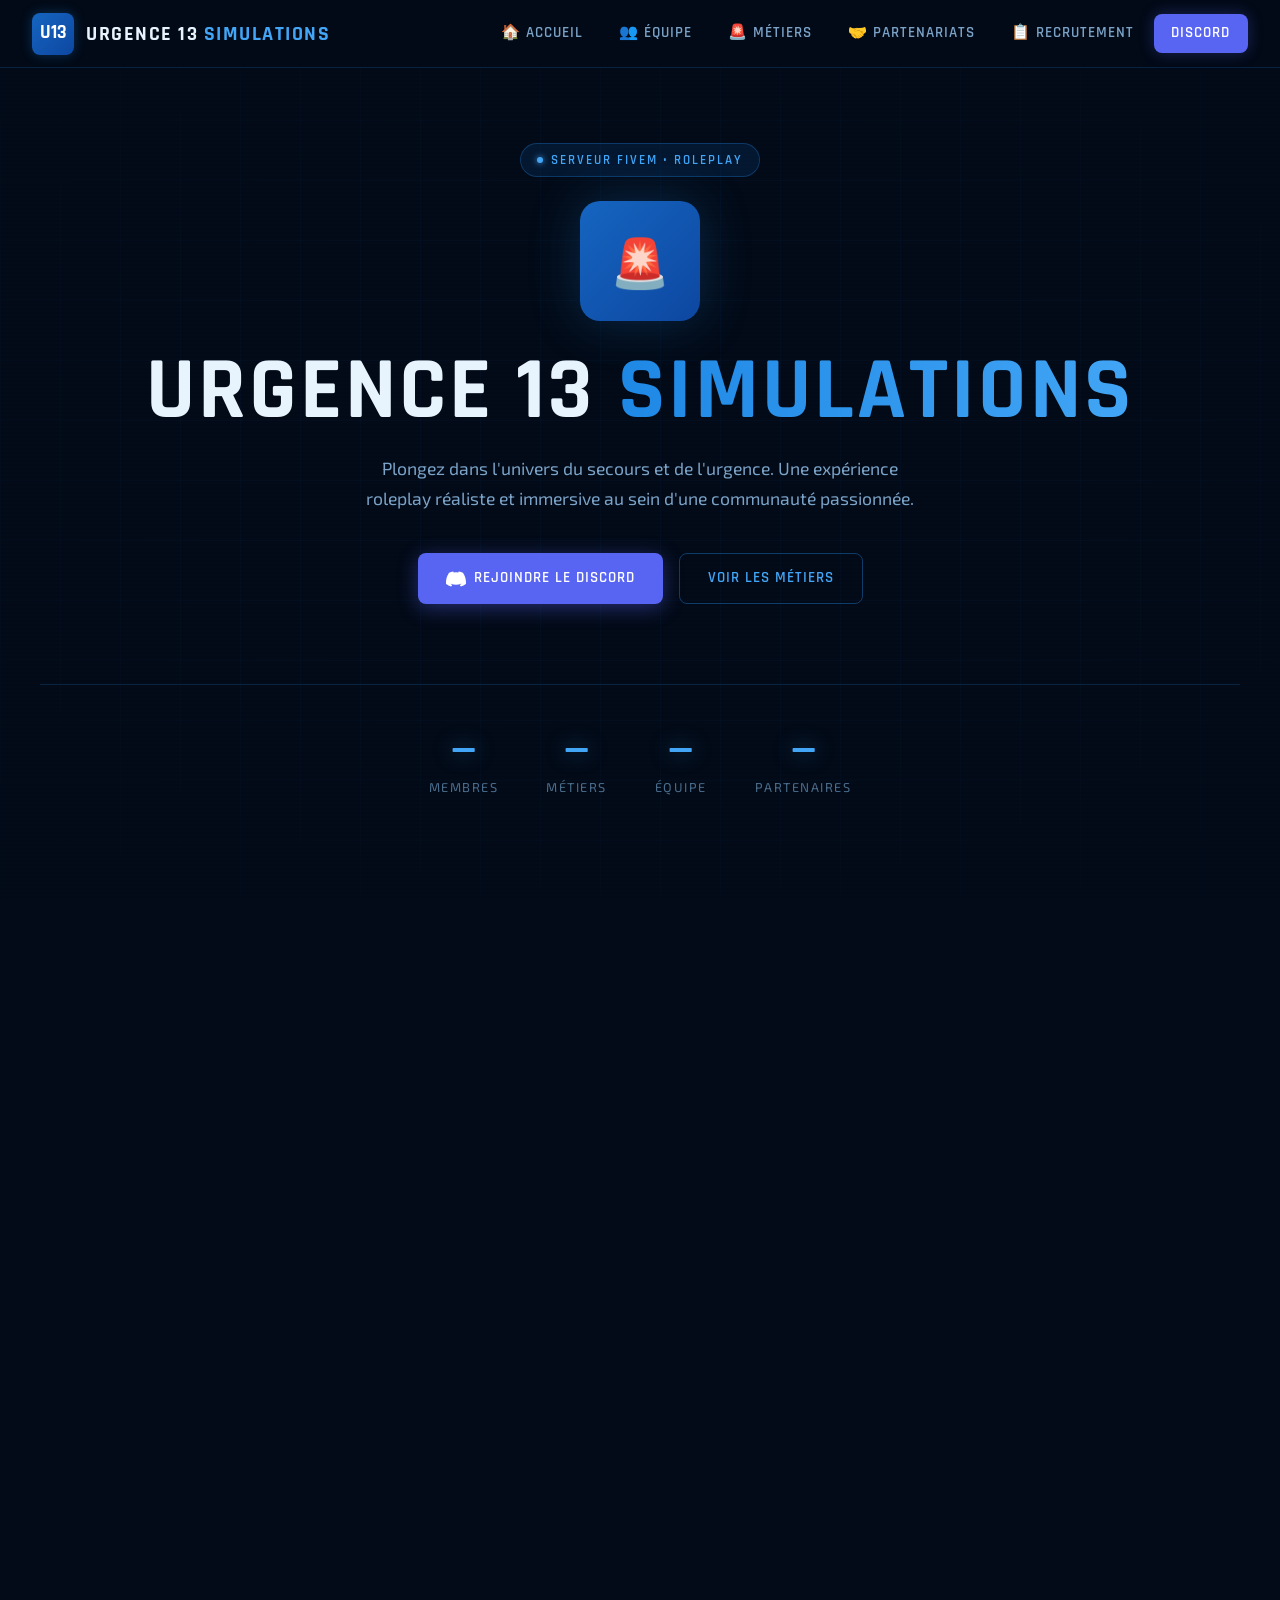
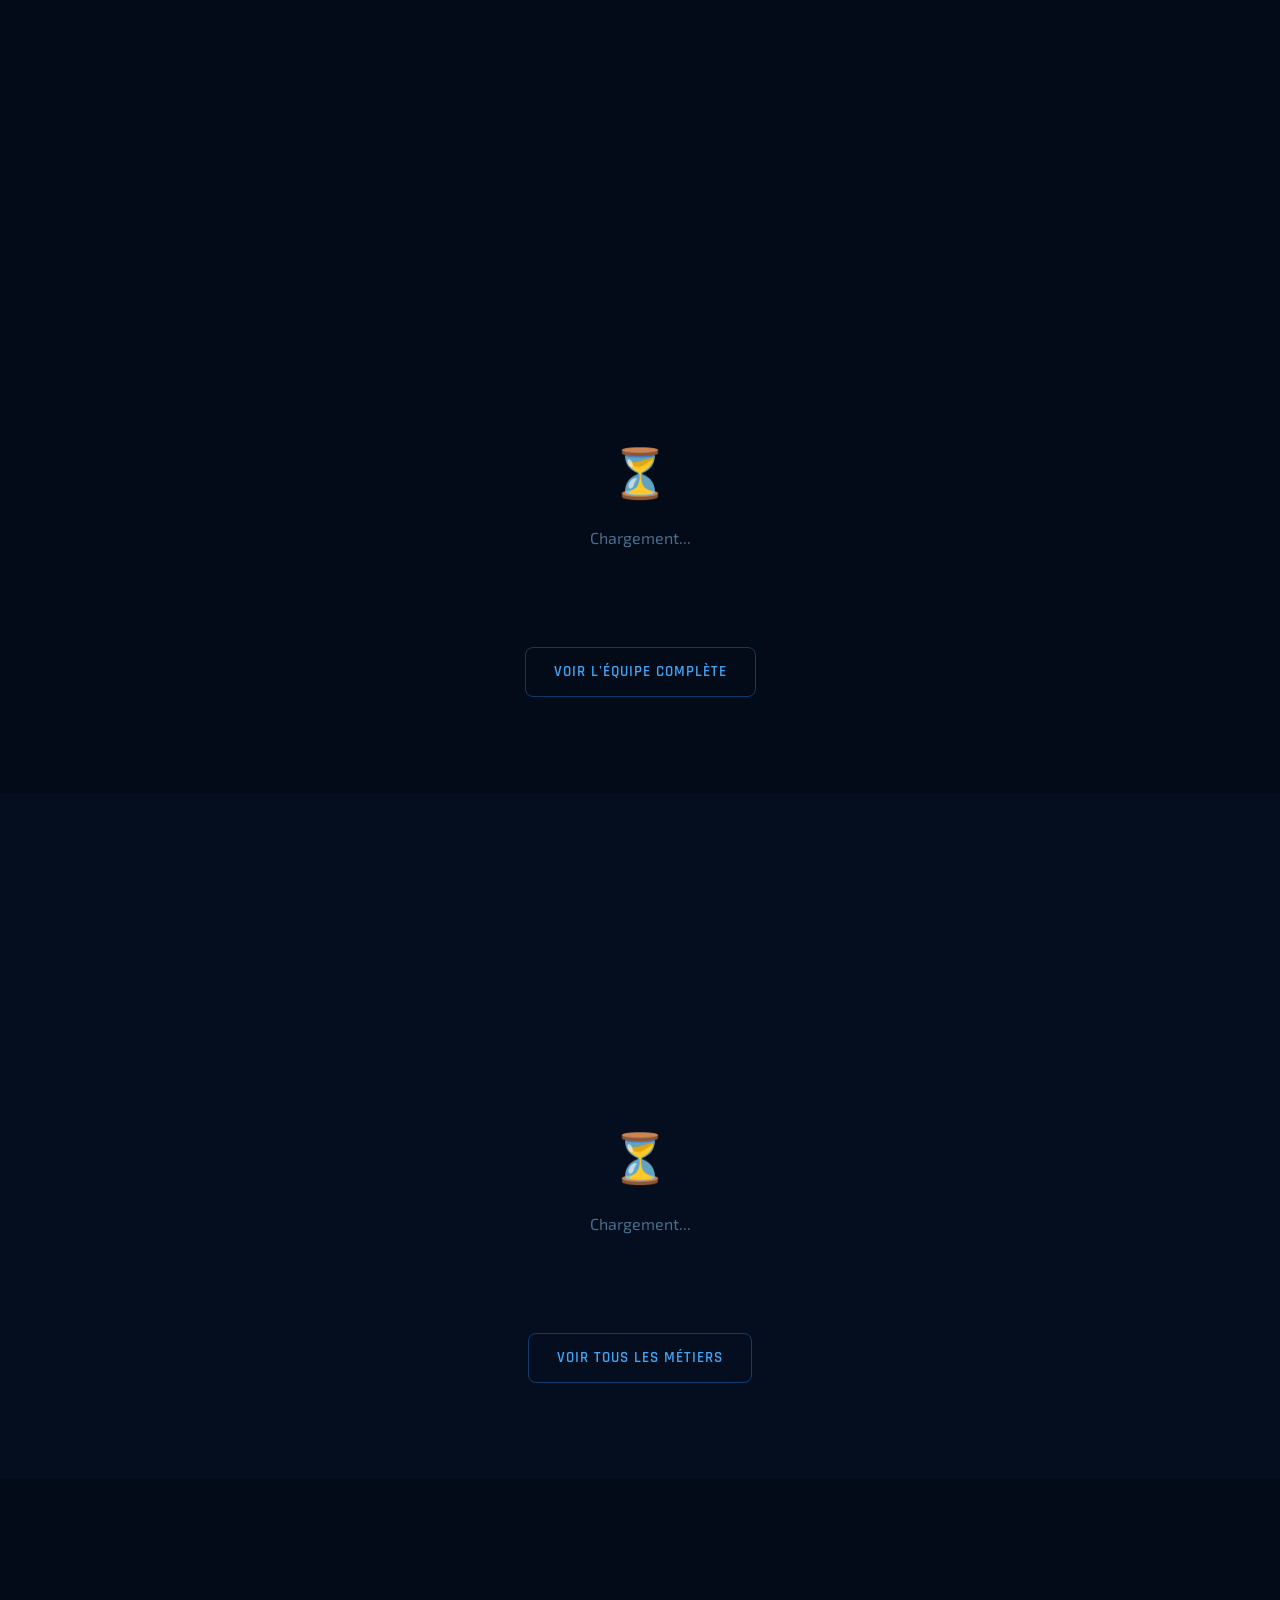
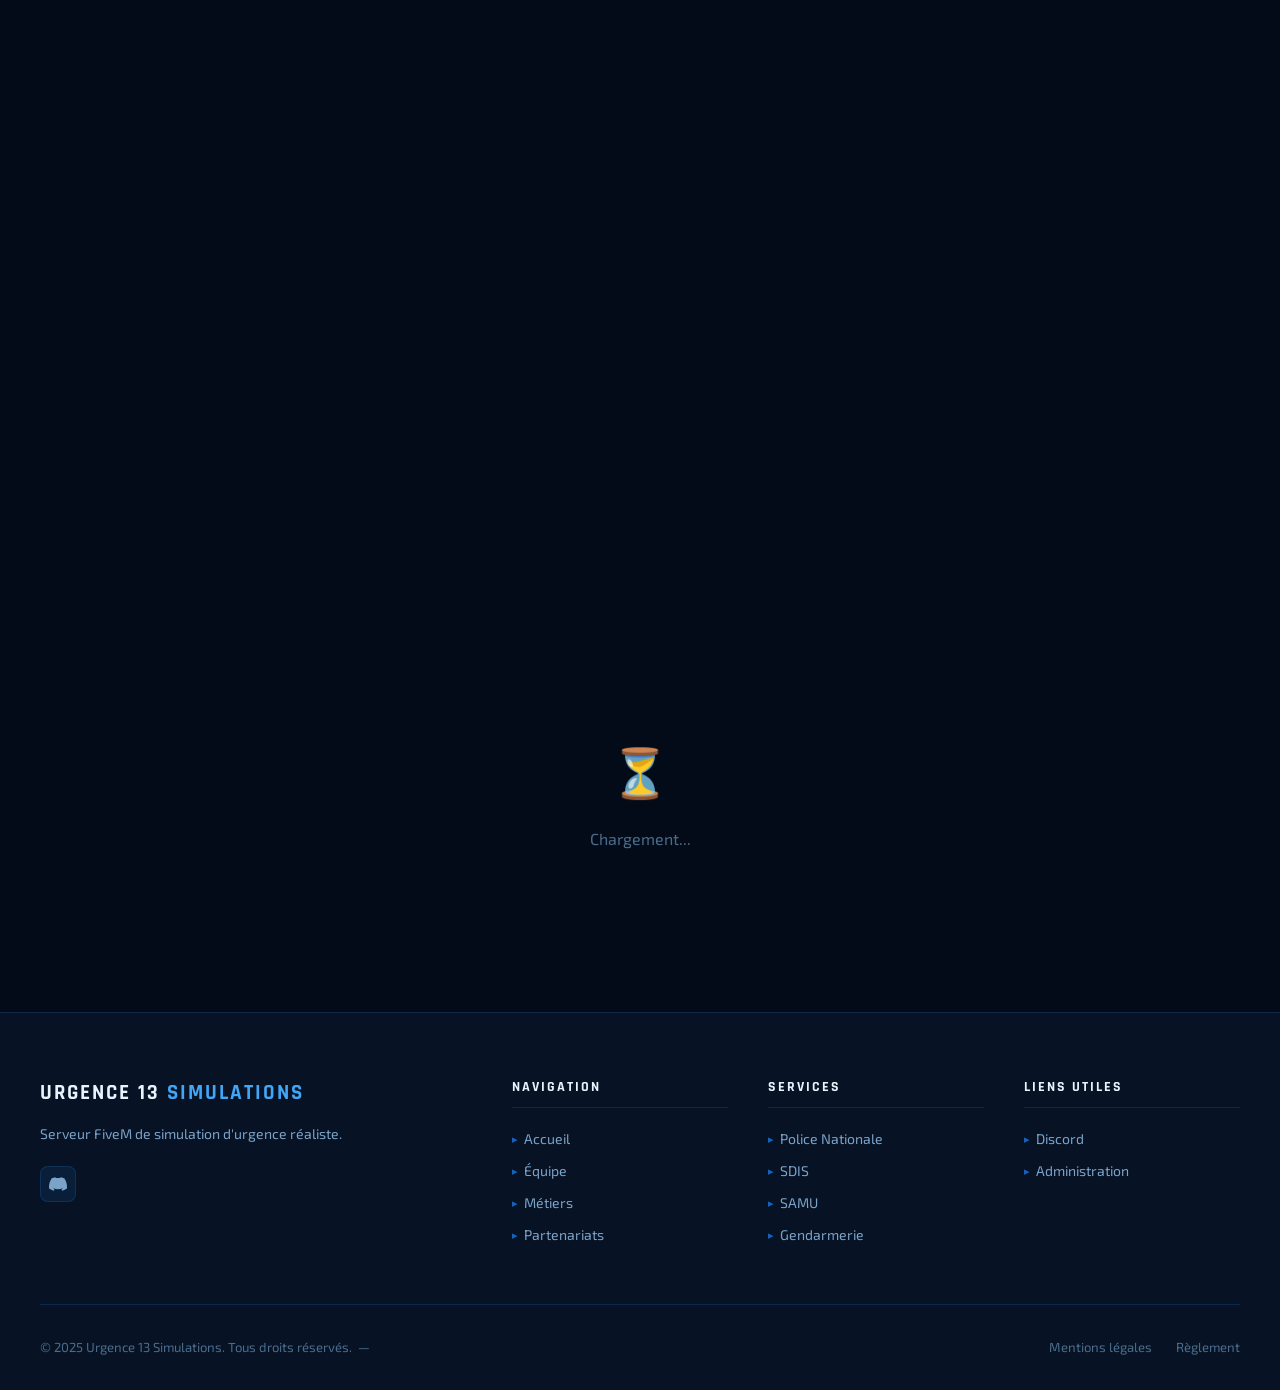
==== commit 6c8e9a82: "Add files via upload" ====
--- a/index.html
+++ b/index.html
@@ -1,372 +1,373 @@
-<!DOCTYPE html>
-<html lang="fr">
-<head>
-  <meta charset="UTF-8" />
-  <meta name="viewport" content="width=device-width, initial-scale=1.0"/>
-  <title>Urgence 13 Simulations</title>
-  <meta name="description" content="Serveur FiveM de simulation d'urgence réaliste — Rejoignez Urgence 13 Simulations."/>
-  <link rel="icon" href="assets/favicon.ico" type="image/x-icon"/>
-  <link rel="stylesheet" href="style.css"/>
-</head>
-<body>
-
-<!-- Bulles arrière-plan -->
-<div class="bubbles-container" aria-hidden="true"></div>
-
-<!-- NAVBAR -->
-<nav class="navbar">
-  <a href="index.html" class="nav-brand">
-    <img src="assets/logo.png" alt="Logo" class="nav-logo" style="display:none" onerror="this.style.display='none'"/>
-    <div class="nav-logo-placeholder">U13</div>
-    <span class="nav-title">Urgence 13 <span>Simulations</span></span>
-  </a>
-  <button class="nav-toggle" aria-label="Menu">
-    <span></span><span></span><span></span>
-  </button>
-  <ul class="nav-links">
-    <li><a href="index.html">🏠 Accueil</a></li>
-    <li><a href="equipe.html">👥 Équipe</a></li>
-    <li><a href="metiers.html">🚨 Métiers</a></li>
-    <li><a href="partenariat.html">🤝 Partenariats</a></li>
-    <li><a href="#" id="nav-discord-link" class="nav-discord">Discord</a></li>
-  </ul>
-</nav>
-
-<!-- PAGE CONTENT -->
-<div class="page-content">
-
-  <!-- HERO -->
-  <section class="hero">
-    <div class="hero-bg-grid"></div>
-    <div class="container">
-      <div class="hero-badge">
-        <span class="dot"></span>
-        Serveur FiveM • Roleplay
-      </div>
-
-      <img src="assets/logo.png" alt="Urgence 13 Logo" class="hero-logo" style="display:none" onerror="this.style.display='none'"/>
-      <div class="hero-logo-placeholder" id="hero-logo-placeholder">🚨</div>
-
-      <h1>Urgence 13 <span class="highlight">Simulations</span></h1>
-      <p class="hero-subtitle" id="hero-subtitle">
-        Plongez dans l'univers du secours et de l'urgence. Une expérience roleplay réaliste et immersive au sein d'une communauté passionnée.
-      </p>
-      <div class="hero-buttons">
-        <a href="#" id="hero-discord-btn" class="btn btn-discord">
-          <svg width="20" height="20" viewBox="0 0 24 24" fill="currentColor"><path d="M20.317 4.37a19.791 19.791 0 0 0-4.885-1.515.074.074 0 0 0-.079.037c-.21.375-.444.864-.608 1.25a18.27 18.27 0 0 0-5.487 0 12.64 12.64 0 0 0-.617-1.25.077.077 0 0 0-.079-.037A19.736 19.736 0 0 0 3.677 4.37a.07.07 0 0 0-.032.027C.533 9.046-.32 13.58.099 18.057a.082.082 0 0 0 .031.057 19.9 19.9 0 0 0 5.993 3.03.078.078 0 0 0 .084-.028c.462-.63.874-1.295 1.226-1.994a.076.076 0 0 0-.041-.106 13.107 13.107 0 0 1-1.872-.892.077.077 0 0 1-.008-.128 10.2 10.2 0 0 0 .372-.292.074.074 0 0 1 .077-.01c3.928 1.793 8.18 1.793 12.062 0a.074.074 0 0 1 .078.01c.12.098.246.198.373.292a.077.077 0 0 1-.006.127 12.299 12.299 0 0 1-1.873.892.077.077 0 0 0-.041.107c.36.698.772 1.362 1.225 1.993a.076.076 0 0 0 .084.028 19.839 19.839 0 0 0 6.002-3.03.077.077 0 0 0 .032-.054c.5-5.177-.838-9.674-3.549-13.66a.061.061 0 0 0-.031-.03z"/></svg>
-          Rejoindre le Discord
-        </a>
-        <a href="metiers.html" class="btn btn-outline">Voir les Métiers</a>
-      </div>
-
-      <!-- Stats dynamiques -->
-      <div class="hero-stats" id="hero-stats">
-        <div class="stat-item">
-          <div class="stat-value" id="stat-members">—</div>
-          <div class="stat-label">Membres</div>
-        </div>
-        <div class="stat-item">
-          <div class="stat-value" id="stat-metiers">—</div>
-          <div class="stat-label">Métiers</div>
-        </div>
-        <div class="stat-item">
-          <div class="stat-value" id="stat-team">—</div>
-          <div class="stat-label">Équipe</div>
-        </div>
-        <div class="stat-item">
-          <div class="stat-value" id="stat-partenaires">—</div>
-          <div class="stat-label">Partenaires</div>
-        </div>
-      </div>
-    </div>
-  </section>
-
-  <!-- FEATURES -->
-  <section style="padding-top:2rem">
-    <div class="container">
-      <div class="section-header fade-in">
-        <div class="section-tag">Notre serveur</div>
-        <h2 class="section-title">Pourquoi nous <span>rejoindre ?</span></h2>
-        <div class="section-divider"></div>
-      </div>
-      <div class="grid-3" id="features-grid">
-        <div class="card fade-in">
-          <div class="feature-icon">🎮</div>
-          <div class="feature-title">Roleplay Réaliste</div>
-          <p class="feature-text">Des scripts et une immersion soigneusement travaillés pour vous offrir la meilleure expérience possible.</p>
-        </div>
-        <div class="card fade-in">
-          <div class="feature-icon">🚒</div>
-          <div class="feature-title">Métiers Variés</div>
-          <p class="feature-text">Police, SDIS, SAMU, gendarmerie et bien plus encore. Choisissez votre voie dans l'urgence.</p>
-        </div>
-        <div class="card fade-in">
-          <div class="feature-icon">👥</div>
-          <div class="feature-title">Communauté Active</div>
-          <p class="feature-text">Une équipe bienveillante et une communauté passionnée qui vous accueillera chaleureusement.</p>
-        </div>
-        <div class="card fade-in">
-          <div class="feature-icon">⚙️</div>
-          <div class="feature-title">Scripts Custom</div>
-          <p class="feature-text">Des ressources développées sur-mesure pour coller au plus près de la réalité des services d'urgence.</p>
-        </div>
-        <div class="card fade-in">
-          <div class="feature-icon">📋</div>
-          <div class="feature-title">Formations</div>
-          <p class="feature-text">Accédez à des formations internes pour progresser et monter en grade dans votre corps de métier.</p>
-        </div>
-        <div class="card fade-in">
-          <div class="feature-icon">🤝</div>
-          <div class="feature-title">Partenariats</div>
-          <p class="feature-text">Nous collaborons avec des serveurs et projets de qualité pour enrichir l'expérience de tous.</p>
-        </div>
-      </div>
-    </div>
-  </section>
-
-  <!-- APERÇU ÉQUIPE -->
-  <section>
-    <div class="container">
-      <div class="section-header fade-in">
-        <div class="section-tag">Administration</div>
-        <h2 class="section-title">L'<span>Équipe</span></h2>
-        <div class="section-divider"></div>
-      </div>
-      <div class="grid-4" id="home-team-grid">
-        <div class="empty-state"><div class="icon">⏳</div><p>Chargement...</p></div>
-      </div>
-      <div style="text-align:center;margin-top:2rem">
-        <a href="equipe.html" class="btn btn-outline">Voir l'équipe complète</a>
-      </div>
-    </div>
-  </section>
-
-  <!-- APERÇU MÉTIERS -->
-  <section style="background:rgba(7,18,36,0.6)">
-    <div class="container">
-      <div class="section-header fade-in">
-        <div class="section-tag">Corps de métier</div>
-        <h2 class="section-title">Nos <span>Métiers</span></h2>
-        <div class="section-divider"></div>
-      </div>
-      <div class="grid-3" id="home-metiers-grid">
-        <div class="empty-state"><div class="icon">⏳</div><p>Chargement...</p></div>
-      </div>
-      <div style="text-align:center;margin-top:2rem">
-        <a href="metiers.html" class="btn btn-outline">Voir tous les métiers</a>
-      </div>
-    </div>
-  </section>
-
-  <!-- CTA DISCORD -->
-  <section>
-    <div class="container">
-      <div class="card fade-in" style="text-align:center;padding:3.5rem 2rem;background:linear-gradient(135deg,rgba(21,101,192,0.12),rgba(13,71,161,0.08))">
-        <div style="font-size:3rem;margin-bottom:1rem">🎯</div>
-        <h2 style="font-family:var(--font-head);font-size:2rem;font-weight:700;letter-spacing:2px;text-transform:uppercase;margin-bottom:0.75rem">
-          Prêt à nous rejoindre ?
-        </h2>
-        <p style="color:var(--text-muted);max-width:480px;margin:0 auto 2rem">
-          Rejoignez notre Discord pour postuler, interagir avec la communauté et démarrer votre aventure au sein d'Urgence 13.
-        </p>
-        <a href="#" id="cta-discord-btn" class="btn btn-discord">
-          Rejoindre le Discord
-        </a>
-      </div>
-    </div>
-  </section>
-
-  <!-- PARTENAIRES APERÇU -->
-  <section style="padding-top:2rem">
-    <div class="container">
-      <div class="section-header fade-in">
-        <div class="section-tag">Communauté</div>
-        <h2 class="section-title">Nos <span>Partenaires</span></h2>
-        <div class="section-divider"></div>
-      </div>
-      <div class="grid-4" id="home-partners-grid">
-        <div class="empty-state"><div class="icon">⏳</div><p>Chargement...</p></div>
-      </div>
-    </div>
-  </section>
-
-</div><!-- /page-content -->
-
-<!-- FOOTER -->
-<footer>
-  <div class="footer-grid">
-    <div>
-      <img src="assets/logo.png" id="footer-logo" alt="Logo" class="footer-brand-logo" style="display:none" onerror="this.style.display='none'"/>
-      <div class="footer-brand-name" id="footer-name">Urgence 13 <span>Simulations</span></div>
-      <p class="footer-desc" id="footer-desc">Serveur FiveM de simulation d'urgence réaliste.</p>
-      <div class="footer-socials">
-        <a href="#" id="footer-discord-link" class="footer-social-btn" title="Discord">
-          <svg width="18" height="18" viewBox="0 0 24 24" fill="currentColor"><path d="M20.317 4.37a19.791 19.791 0 0 0-4.885-1.515.074.074 0 0 0-.079.037c-.21.375-.444.864-.608 1.25a18.27 18.27 0 0 0-5.487 0 12.64 12.64 0 0 0-.617-1.25.077.077 0 0 0-.079-.037A19.736 19.736 0 0 0 3.677 4.37a.07.07 0 0 0-.032.027C.533 9.046-.32 13.58.099 18.057a.082.082 0 0 0 .031.057 19.9 19.9 0 0 0 5.993 3.03.078.078 0 0 0 .084-.028c.462-.63.874-1.295 1.226-1.994a.076.076 0 0 0-.041-.106 13.107 13.107 0 0 1-1.872-.892.077.077 0 0 1-.008-.128 10.2 10.2 0 0 0 .372-.292.074.074 0 0 1 .077-.01c3.928 1.793 8.18 1.793 12.062 0a.074.074 0 0 1 .078.01c.12.098.246.198.373.292a.077.077 0 0 1-.006.127 12.299 12.299 0 0 1-1.873.892.077.077 0 0 0-.041.107c.36.698.772 1.362 1.225 1.993a.076.076 0 0 0 .084.028 19.839 19.839 0 0 0 6.002-3.03.077.077 0 0 0 .032-.054c.5-5.177-.838-9.674-3.549-13.66a.061.061 0 0 0-.031-.03z"/></svg>
-        </a>
-      </div>
-    </div>
-    <div class="footer-col">
-      <h4>Navigation</h4>
-      <ul>
-        <li><a href="index.html">Accueil</a></li>
-        <li><a href="equipe.html">Équipe</a></li>
-        <li><a href="metiers.html">Métiers</a></li>
-        <li><a href="partenariat.html">Partenariats</a></li>
-      </ul>
-    </div>
-    <div class="footer-col">
-      <h4>Services</h4>
-      <ul id="footer-services">
-        <li><a href="metiers.html">Police Nationale</a></li>
-        <li><a href="metiers.html">SDIS</a></li>
-        <li><a href="metiers.html">SAMU</a></li>
-        <li><a href="metiers.html">Gendarmerie</a></li>
-      </ul>
-    </div>
-    <div class="footer-col">
-      <h4>Liens utiles</h4>
-      <ul>
-        <li><a href="#" id="footer-discord-col">Discord</a></li>
-        <li><a href="admin.html">Administration</a></li>
-      </ul>
-    </div>
-  </div>
-  <div class="footer-bottom">
-    <div class="footer-copyright">
-      <span id="footer-copyright">© 2025 Urgence 13 Simulations. Tous droits réservés.</span>
-      &nbsp;—&nbsp; <span id="footer-dev"></span>
-    </div>
-    <div class="footer-bottom-links">
-      <a href="#">Mentions légales</a>
-      <a href="#">Règlement</a>
-    </div>
-  </div>
-</footer>
-
-<!-- Scroll to top -->
-<button class="scroll-top" title="Retour en haut">↑</button>
-
-<script type="module">
-import { db, auth, storage, fsOps } from './firebase.js';
-import './app.js';
-
-const { collection, getDocs, getDoc, doc, onSnapshot } = fsOps;
-
-// ── Charger config site ──
-async function loadSiteConfig() {
-  try {
-    const snap = await getDoc(doc(db, 'config', 'site'));
-    const cfg = snap.exists() ? snap.data() : {};
-    const discordUrl = cfg.discordUrl || '#';
-    document.getElementById('hero-discord-btn').href  = discordUrl;
-    document.getElementById('cta-discord-btn').href   = discordUrl;
-    document.getElementById('nav-discord-link').href  = discordUrl;
-    document.getElementById('footer-discord-col').href = discordUrl;
-
-    if (cfg.heroSubtitle) document.getElementById('hero-subtitle').textContent = cfg.heroSubtitle;
-    if (cfg.logo) document.getElementById('hero-logo-placeholder').style.display = 'none';
-
-    // Stats
-    if (cfg.statMembers)  document.getElementById('stat-members').textContent  = cfg.statMembers;
-  } catch(e) {}
-}
-
-// ── Charger team (aperçu max 4) ──
-async function loadHomeTeam() {
-  try {
-    const snap = await getDocs(collection(db, 'team'));
-    const grid = document.getElementById('home-team-grid');
-    if (snap.empty) { grid.innerHTML = '<div class="empty-state"><div class="icon">👥</div><p>Aucun membre pour l\'instant.</p></div>'; return; }
-    const members = [];
-    snap.forEach(d => members.push({ id: d.id, ...d.data() }));
-    const shown = members.slice(0, 4);
-    grid.innerHTML = '';
-    document.getElementById('stat-team').textContent = members.length;
-    shown.forEach(m => {
-      const el = document.createElement('div');
-      el.className = 'card team-card fade-in';
-      el.innerHTML = `
-        ${m.avatarUrl
-          ? `<img src="${m.avatarUrl}" alt="${m.prenom} ${m.nom}" class="team-avatar"/>`
-          : `<div class="team-avatar-placeholder">${(m.prenom||'?')[0]}${(m.nom||'?')[0]}</div>`
-        }
-        <div class="team-role">${m.role || 'Membre'}</div>
-        <div class="team-name">${m.prenom || ''} ${m.nom || ''}</div>
-        ${m.description ? `<p class="team-desc">${m.description}</p>` : ''}
-      `;
-      grid.appendChild(el);
-    });
-    // Re-trigger scroll observer
-    document.querySelectorAll('.fade-in').forEach(el => {
-      if (el.getBoundingClientRect().top < window.innerHeight) el.classList.add('visible');
-    });
-  } catch(e) { console.warn(e); }
-}
-
-// ── Charger métiers (aperçu max 3) ──
-async function loadHomeMetiers() {
-  try {
-    const snap = await getDocs(collection(db, 'metiers'));
-    const grid = document.getElementById('home-metiers-grid');
-    if (snap.empty) { grid.innerHTML = '<div class="empty-state"><div class="icon">🚨</div><p>Aucun métier disponible.</p></div>'; return; }
-    const items = [];
-    snap.forEach(d => items.push({ id: d.id, ...d.data() }));
-    document.getElementById('stat-metiers').textContent = items.length;
-    const shown = items.slice(0, 3);
-    grid.innerHTML = '';
-    shown.forEach(m => {
-      const services = Array.isArray(m.services) ? m.services : [];
-      const el = document.createElement('div');
-      el.className = 'card metier-card fade-in';
-      el.innerHTML = `
-        <div class="metier-img-wrap">
-          ${m.imageUrl
-            ? `<img src="${m.imageUrl}" alt="${m.nom}" class="metier-img"/>`
-            : `<div class="metier-img-placeholder">🚒</div>`
-          }
-        </div>
-        <div class="metier-name">${m.nom || 'Métier'}</div>
-        <div class="metier-services">
-          ${services.map(s => `<span class="metier-service-tag">${s}</span>`).join('')}
-        </div>
-        ${m.discordUrl ? `<a href="${m.discordUrl}" target="_blank" class="btn btn-discord btn-sm">Discord</a>` : ''}
-      `;
-      grid.appendChild(el);
-    });
-  } catch(e) { console.warn(e); }
-}
-
-// ── Charger partenaires (aperçu max 4) ──
-async function loadHomePartners() {
-  try {
-    const snap = await getDocs(collection(db, 'partenaires'));
-    const grid = document.getElementById('home-partners-grid');
-    if (snap.empty) { grid.innerHTML = '<div class="empty-state"><div class="icon">🤝</div><p>Aucun partenaire pour l\'instant.</p></div>'; return; }
-    const items = [];
-    snap.forEach(d => items.push({ id: d.id, ...d.data() }));
-    document.getElementById('stat-partenaires').textContent = items.length;
-    const shown = items.slice(0, 4);
-    grid.innerHTML = '';
-    shown.forEach(p => {
-      const el = document.createElement('div');
-      el.className = 'card partner-card fade-in';
-      el.innerHTML = `
-        ${p.logoUrl
-          ? `<img src="${p.logoUrl}" alt="${p.nom}" class="partner-logo"/>`
-          : `<div class="partner-logo-placeholder">🤝</div>`
-        }
-        <div class="partner-name">${p.nom || 'Partenaire'}</div>
-        ${p.discordUrl ? `<a href="${p.discordUrl}" target="_blank" class="btn btn-outline btn-sm" style="margin-top:0.5rem">Discord</a>` : ''}
-      `;
-      grid.appendChild(el);
-    });
-  } catch(e) { console.warn(e); }
-}
-
-loadSiteConfig();
-loadHomeTeam();
-loadHomeMetiers();
-loadHomePartners();
-</script>
-</body>
+<!DOCTYPE html>
+<html lang="fr">
+<head>
+  <meta charset="UTF-8" />
+  <meta name="viewport" content="width=device-width, initial-scale=1.0"/>
+  <title>Urgence 13 Simulations</title>
+  <meta name="description" content="Serveur FiveM de simulation d'urgence réaliste — Rejoignez Urgence 13 Simulations."/>
+  <link rel="icon" href="assets/favicon.ico" type="image/x-icon"/>
+  <link rel="stylesheet" href="style.css"/>
+</head>
+<body>
+
+<!-- Bulles arrière-plan -->
+<div class="bubbles-container" aria-hidden="true"></div>
+
+<!-- NAVBAR -->
+<nav class="navbar">
+  <a href="index.html" class="nav-brand">
+    <img src="assets/logo.png" alt="Logo" class="nav-logo" style="display:none" onerror="this.style.display='none'"/>
+    <div class="nav-logo-placeholder">U13</div>
+    <span class="nav-title">Urgence 13 <span>Simulations</span></span>
+  </a>
+  <button class="nav-toggle" aria-label="Menu">
+    <span></span><span></span><span></span>
+  </button>
+  <ul class="nav-links">
+    <li><a href="index.html">🏠 Accueil</a></li>
+    <li><a href="equipe.html">👥 Équipe</a></li>
+    <li><a href="metiers.html">🚨 Métiers</a></li>
+    <li><a href="partenariat.html">🤝 Partenariats</a></li>
+    <li><a href="recrutement.html">📋 Recrutement</a></li>
+    <li><a href="#" id="nav-discord-link" class="nav-discord">Discord</a></li>
+  </ul>
+</nav>
+
+<!-- PAGE CONTENT -->
+<div class="page-content">
+
+  <!-- HERO -->
+  <section class="hero">
+    <div class="hero-bg-grid"></div>
+    <div class="container">
+      <div class="hero-badge">
+        <span class="dot"></span>
+        Serveur FiveM • Roleplay
+      </div>
+
+      <img src="assets/logo.png" alt="Urgence 13 Logo" class="hero-logo" style="display:none" onerror="this.style.display='none'"/>
+      <div class="hero-logo-placeholder" id="hero-logo-placeholder">🚨</div>
+
+      <h1>Urgence 13 <span class="highlight">Simulations</span></h1>
+      <p class="hero-subtitle" id="hero-subtitle">
+        Plongez dans l'univers du secours et de l'urgence. Une expérience roleplay réaliste et immersive au sein d'une communauté passionnée.
+      </p>
+      <div class="hero-buttons">
+        <a href="#" id="hero-discord-btn" class="btn btn-discord">
+          <svg width="20" height="20" viewBox="0 0 24 24" fill="currentColor"><path d="M20.317 4.37a19.791 19.791 0 0 0-4.885-1.515.074.074 0 0 0-.079.037c-.21.375-.444.864-.608 1.25a18.27 18.27 0 0 0-5.487 0 12.64 12.64 0 0 0-.617-1.25.077.077 0 0 0-.079-.037A19.736 19.736 0 0 0 3.677 4.37a.07.07 0 0 0-.032.027C.533 9.046-.32 13.58.099 18.057a.082.082 0 0 0 .031.057 19.9 19.9 0 0 0 5.993 3.03.078.078 0 0 0 .084-.028c.462-.63.874-1.295 1.226-1.994a.076.076 0 0 0-.041-.106 13.107 13.107 0 0 1-1.872-.892.077.077 0 0 1-.008-.128 10.2 10.2 0 0 0 .372-.292.074.074 0 0 1 .077-.01c3.928 1.793 8.18 1.793 12.062 0a.074.074 0 0 1 .078.01c.12.098.246.198.373.292a.077.077 0 0 1-.006.127 12.299 12.299 0 0 1-1.873.892.077.077 0 0 0-.041.107c.36.698.772 1.362 1.225 1.993a.076.076 0 0 0 .084.028 19.839 19.839 0 0 0 6.002-3.03.077.077 0 0 0 .032-.054c.5-5.177-.838-9.674-3.549-13.66a.061.061 0 0 0-.031-.03z"/></svg>
+          Rejoindre le Discord
+        </a>
+        <a href="metiers.html" class="btn btn-outline">Voir les Métiers</a>
+      </div>
+
+      <!-- Stats dynamiques -->
+      <div class="hero-stats" id="hero-stats">
+        <div class="stat-item">
+          <div class="stat-value" id="stat-members">—</div>
+          <div class="stat-label">Membres</div>
+        </div>
+        <div class="stat-item">
+          <div class="stat-value" id="stat-metiers">—</div>
+          <div class="stat-label">Métiers</div>
+        </div>
+        <div class="stat-item">
+          <div class="stat-value" id="stat-team">—</div>
+          <div class="stat-label">Équipe</div>
+        </div>
+        <div class="stat-item">
+          <div class="stat-value" id="stat-partenaires">—</div>
+          <div class="stat-label">Partenaires</div>
+        </div>
+      </div>
+    </div>
+  </section>
+
+  <!-- FEATURES -->
+  <section style="padding-top:2rem">
+    <div class="container">
+      <div class="section-header fade-in">
+        <div class="section-tag">Notre serveur</div>
+        <h2 class="section-title">Pourquoi nous <span>rejoindre ?</span></h2>
+        <div class="section-divider"></div>
+      </div>
+      <div class="grid-3" id="features-grid">
+        <div class="card fade-in">
+          <div class="feature-icon">🎮</div>
+          <div class="feature-title">Roleplay Réaliste</div>
+          <p class="feature-text">Des scripts et une immersion soigneusement travaillés pour vous offrir la meilleure expérience possible.</p>
+        </div>
+        <div class="card fade-in">
+          <div class="feature-icon">🚒</div>
+          <div class="feature-title">Métiers Variés</div>
+          <p class="feature-text">Police, SDIS, SAMU, gendarmerie et bien plus encore. Choisissez votre voie dans l'urgence.</p>
+        </div>
+        <div class="card fade-in">
+          <div class="feature-icon">👥</div>
+          <div class="feature-title">Communauté Active</div>
+          <p class="feature-text">Une équipe bienveillante et une communauté passionnée qui vous accueillera chaleureusement.</p>
+        </div>
+        <div class="card fade-in">
+          <div class="feature-icon">⚙️</div>
+          <div class="feature-title">Scripts Custom</div>
+          <p class="feature-text">Des ressources développées sur-mesure pour coller au plus près de la réalité des services d'urgence.</p>
+        </div>
+        <div class="card fade-in">
+          <div class="feature-icon">📋</div>
+          <div class="feature-title">Formations</div>
+          <p class="feature-text">Accédez à des formations internes pour progresser et monter en grade dans votre corps de métier.</p>
+        </div>
+        <div class="card fade-in">
+          <div class="feature-icon">🤝</div>
+          <div class="feature-title">Partenariats</div>
+          <p class="feature-text">Nous collaborons avec des serveurs et projets de qualité pour enrichir l'expérience de tous.</p>
+        </div>
+      </div>
+    </div>
+  </section>
+
+  <!-- APERÇU ÉQUIPE -->
+  <section>
+    <div class="container">
+      <div class="section-header fade-in">
+        <div class="section-tag">Administration</div>
+        <h2 class="section-title">L'<span>Équipe</span></h2>
+        <div class="section-divider"></div>
+      </div>
+      <div class="grid-4" id="home-team-grid">
+        <div class="empty-state"><div class="icon">⏳</div><p>Chargement...</p></div>
+      </div>
+      <div style="text-align:center;margin-top:2rem">
+        <a href="equipe.html" class="btn btn-outline">Voir l'équipe complète</a>
+      </div>
+    </div>
+  </section>
+
+  <!-- APERÇU MÉTIERS -->
+  <section style="background:rgba(7,18,36,0.6)">
+    <div class="container">
+      <div class="section-header fade-in">
+        <div class="section-tag">Corps de métier</div>
+        <h2 class="section-title">Nos <span>Métiers</span></h2>
+        <div class="section-divider"></div>
+      </div>
+      <div class="grid-3" id="home-metiers-grid">
+        <div class="empty-state"><div class="icon">⏳</div><p>Chargement...</p></div>
+      </div>
+      <div style="text-align:center;margin-top:2rem">
+        <a href="metiers.html" class="btn btn-outline">Voir tous les métiers</a>
+      </div>
+    </div>
+  </section>
+
+  <!-- CTA DISCORD -->
+  <section>
+    <div class="container">
+      <div class="card fade-in" style="text-align:center;padding:3.5rem 2rem;background:linear-gradient(135deg,rgba(21,101,192,0.12),rgba(13,71,161,0.08))">
+        <div style="font-size:3rem;margin-bottom:1rem">🎯</div>
+        <h2 style="font-family:var(--font-head);font-size:2rem;font-weight:700;letter-spacing:2px;text-transform:uppercase;margin-bottom:0.75rem">
+          Prêt à nous rejoindre ?
+        </h2>
+        <p style="color:var(--text-muted);max-width:480px;margin:0 auto 2rem">
+          Rejoignez notre Discord pour postuler, interagir avec la communauté et démarrer votre aventure au sein d'Urgence 13.
+        </p>
+        <a href="#" id="cta-discord-btn" class="btn btn-discord">
+          Rejoindre le Discord
+        </a>
+      </div>
+    </div>
+  </section>
+
+  <!-- PARTENAIRES APERÇU -->
+  <section style="padding-top:2rem">
+    <div class="container">
+      <div class="section-header fade-in">
+        <div class="section-tag">Communauté</div>
+        <h2 class="section-title">Nos <span>Partenaires</span></h2>
+        <div class="section-divider"></div>
+      </div>
+      <div class="grid-4" id="home-partners-grid">
+        <div class="empty-state"><div class="icon">⏳</div><p>Chargement...</p></div>
+      </div>
+    </div>
+  </section>
+
+</div><!-- /page-content -->
+
+<!-- FOOTER -->
+<footer>
+  <div class="footer-grid">
+    <div>
+      <img src="assets/logo.png" id="footer-logo" alt="Logo" class="footer-brand-logo" style="display:none" onerror="this.style.display='none'"/>
+      <div class="footer-brand-name" id="footer-name">Urgence 13 <span>Simulations</span></div>
+      <p class="footer-desc" id="footer-desc">Serveur FiveM de simulation d'urgence réaliste.</p>
+      <div class="footer-socials">
+        <a href="#" id="footer-discord-link" class="footer-social-btn" title="Discord">
+          <svg width="18" height="18" viewBox="0 0 24 24" fill="currentColor"><path d="M20.317 4.37a19.791 19.791 0 0 0-4.885-1.515.074.074 0 0 0-.079.037c-.21.375-.444.864-.608 1.25a18.27 18.27 0 0 0-5.487 0 12.64 12.64 0 0 0-.617-1.25.077.077 0 0 0-.079-.037A19.736 19.736 0 0 0 3.677 4.37a.07.07 0 0 0-.032.027C.533 9.046-.32 13.58.099 18.057a.082.082 0 0 0 .031.057 19.9 19.9 0 0 0 5.993 3.03.078.078 0 0 0 .084-.028c.462-.63.874-1.295 1.226-1.994a.076.076 0 0 0-.041-.106 13.107 13.107 0 0 1-1.872-.892.077.077 0 0 1-.008-.128 10.2 10.2 0 0 0 .372-.292.074.074 0 0 1 .077-.01c3.928 1.793 8.18 1.793 12.062 0a.074.074 0 0 1 .078.01c.12.098.246.198.373.292a.077.077 0 0 1-.006.127 12.299 12.299 0 0 1-1.873.892.077.077 0 0 0-.041.107c.36.698.772 1.362 1.225 1.993a.076.076 0 0 0 .084.028 19.839 19.839 0 0 0 6.002-3.03.077.077 0 0 0 .032-.054c.5-5.177-.838-9.674-3.549-13.66a.061.061 0 0 0-.031-.03z"/></svg>
+        </a>
+      </div>
+    </div>
+    <div class="footer-col">
+      <h4>Navigation</h4>
+      <ul>
+        <li><a href="index.html">Accueil</a></li>
+        <li><a href="equipe.html">Équipe</a></li>
+        <li><a href="metiers.html">Métiers</a></li>
+        <li><a href="partenariat.html">Partenariats</a></li>
+      </ul>
+    </div>
+    <div class="footer-col">
+      <h4>Services</h4>
+      <ul id="footer-services">
+        <li><a href="metiers.html">Police Nationale</a></li>
+        <li><a href="metiers.html">SDIS</a></li>
+        <li><a href="metiers.html">SAMU</a></li>
+        <li><a href="metiers.html">Gendarmerie</a></li>
+      </ul>
+    </div>
+    <div class="footer-col">
+      <h4>Liens utiles</h4>
+      <ul>
+        <li><a href="#" id="footer-discord-col">Discord</a></li>
+        <li><a href="admin.html">Administration</a></li>
+      </ul>
+    </div>
+  </div>
+  <div class="footer-bottom">
+    <div class="footer-copyright">
+      <span id="footer-copyright">© 2025 Urgence 13 Simulations. Tous droits réservés.</span>
+      &nbsp;—&nbsp; <span id="footer-dev"></span>
+    </div>
+    <div class="footer-bottom-links">
+      <a href="#">Mentions légales</a>
+      <a href="#">Règlement</a>
+    </div>
+  </div>
+</footer>
+
+<!-- Scroll to top -->
+<button class="scroll-top" title="Retour en haut">↑</button>
+
+<script type="module">
+import { db, auth } from './firebase.js';
+import './app.js';
+
+const { collection, getDocs, getDoc, doc, onSnapshot } = fsOps;
+
+// ── Charger config site ──
+async function loadSiteConfig() {
+  try {
+    const snap = await getDoc(doc(db, 'config', 'site'));
+    const cfg = snap.exists() ? snap.data() : {};
+    const discordUrl = cfg.discordUrl || '#';
+    document.getElementById('hero-discord-btn').href  = discordUrl;
+    document.getElementById('cta-discord-btn').href   = discordUrl;
+    document.getElementById('nav-discord-link').href  = discordUrl;
+    document.getElementById('footer-discord-col').href = discordUrl;
+
+    if (cfg.heroSubtitle) document.getElementById('hero-subtitle').textContent = cfg.heroSubtitle;
+    if (cfg.logo) document.getElementById('hero-logo-placeholder').style.display = 'none';
+
+    // Stats
+    if (cfg.statMembers)  document.getElementById('stat-members').textContent  = cfg.statMembers;
+  } catch(e) {}
+}
+
+// ── Charger team (aperçu max 4) ──
+async function loadHomeTeam() {
+  try {
+    const snap = await getDocs(collection(db, 'team'));
+    const grid = document.getElementById('home-team-grid');
+    if (snap.empty) { grid.innerHTML = '<div class="empty-state"><div class="icon">👥</div><p>Aucun membre pour l\'instant.</p></div>'; return; }
+    const members = [];
+    snap.forEach(d => members.push({ id: d.id, ...d.data() }));
+    const shown = members.slice(0, 4);
+    grid.innerHTML = '';
+    document.getElementById('stat-team').textContent = members.length;
+    shown.forEach(m => {
+      const el = document.createElement('div');
+      el.className = 'card team-card fade-in';
+      el.innerHTML = `
+        ${m.avatarUrl
+          ? `<img src="${m.avatarUrl}" alt="${m.prenom} ${m.nom}" class="team-avatar"/>`
+          : `<div class="team-avatar-placeholder">${(m.prenom||'?')[0]}${(m.nom||'?')[0]}</div>`
+        }
+        <div class="team-role">${m.role || 'Membre'}</div>
+        <div class="team-name">${m.prenom || ''} ${m.nom || ''}</div>
+        ${m.description ? `<p class="team-desc">${m.description}</p>` : ''}
+      `;
+      grid.appendChild(el);
+    });
+    // Re-trigger scroll observer
+    document.querySelectorAll('.fade-in').forEach(el => {
+      if (el.getBoundingClientRect().top < window.innerHeight) el.classList.add('visible');
+    });
+  } catch(e) { console.warn(e); }
+}
+
+// ── Charger métiers (aperçu max 3) ──
+async function loadHomeMetiers() {
+  try {
+    const snap = await getDocs(collection(db, 'metiers'));
+    const grid = document.getElementById('home-metiers-grid');
+    if (snap.empty) { grid.innerHTML = '<div class="empty-state"><div class="icon">🚨</div><p>Aucun métier disponible.</p></div>'; return; }
+    const items = [];
+    snap.forEach(d => items.push({ id: d.id, ...d.data() }));
+    document.getElementById('stat-metiers').textContent = items.length;
+    const shown = items.slice(0, 3);
+    grid.innerHTML = '';
+    shown.forEach(m => {
+      const services = Array.isArray(m.services) ? m.services : [];
+      const el = document.createElement('div');
+      el.className = 'card metier-card fade-in';
+      el.innerHTML = `
+        <div class="metier-img-wrap">
+          ${m.imageUrl
+            ? `<img src="${m.imageUrl}" alt="${m.nom}" class="metier-img"/>`
+            : `<div class="metier-img-placeholder">🚒</div>`
+          }
+        </div>
+        <div class="metier-name">${m.nom || 'Métier'}</div>
+        <div class="metier-services">
+          ${services.map(s => `<span class="metier-service-tag">${s}</span>`).join('')}
+        </div>
+        ${m.discordUrl ? `<a href="${m.discordUrl}" target="_blank" class="btn btn-discord btn-sm">Discord</a>` : ''}
+      `;
+      grid.appendChild(el);
+    });
+  } catch(e) { console.warn(e); }
+}
+
+// ── Charger partenaires (aperçu max 4) ──
+async function loadHomePartners() {
+  try {
+    const snap = await getDocs(collection(db, 'partenaires'));
+    const grid = document.getElementById('home-partners-grid');
+    if (snap.empty) { grid.innerHTML = '<div class="empty-state"><div class="icon">🤝</div><p>Aucun partenaire pour l\'instant.</p></div>'; return; }
+    const items = [];
+    snap.forEach(d => items.push({ id: d.id, ...d.data() }));
+    document.getElementById('stat-partenaires').textContent = items.length;
+    const shown = items.slice(0, 4);
+    grid.innerHTML = '';
+    shown.forEach(p => {
+      const el = document.createElement('div');
+      el.className = 'card partner-card fade-in';
+      el.innerHTML = `
+        ${p.logoUrl
+          ? `<img src="${p.logoUrl}" alt="${p.nom}" class="partner-logo"/>`
+          : `<div class="partner-logo-placeholder">🤝</div>`
+        }
+        <div class="partner-name">${p.nom || 'Partenaire'}</div>
+        ${p.discordUrl ? `<a href="${p.discordUrl}" target="_blank" class="btn btn-outline btn-sm" style="margin-top:0.5rem">Discord</a>` : ''}
+      `;
+      grid.appendChild(el);
+    });
+  } catch(e) { console.warn(e); }
+}
+
+loadSiteConfig();
+loadHomeTeam();
+loadHomeMetiers();
+loadHomePartners();
+</script>
+</body>
 </html>
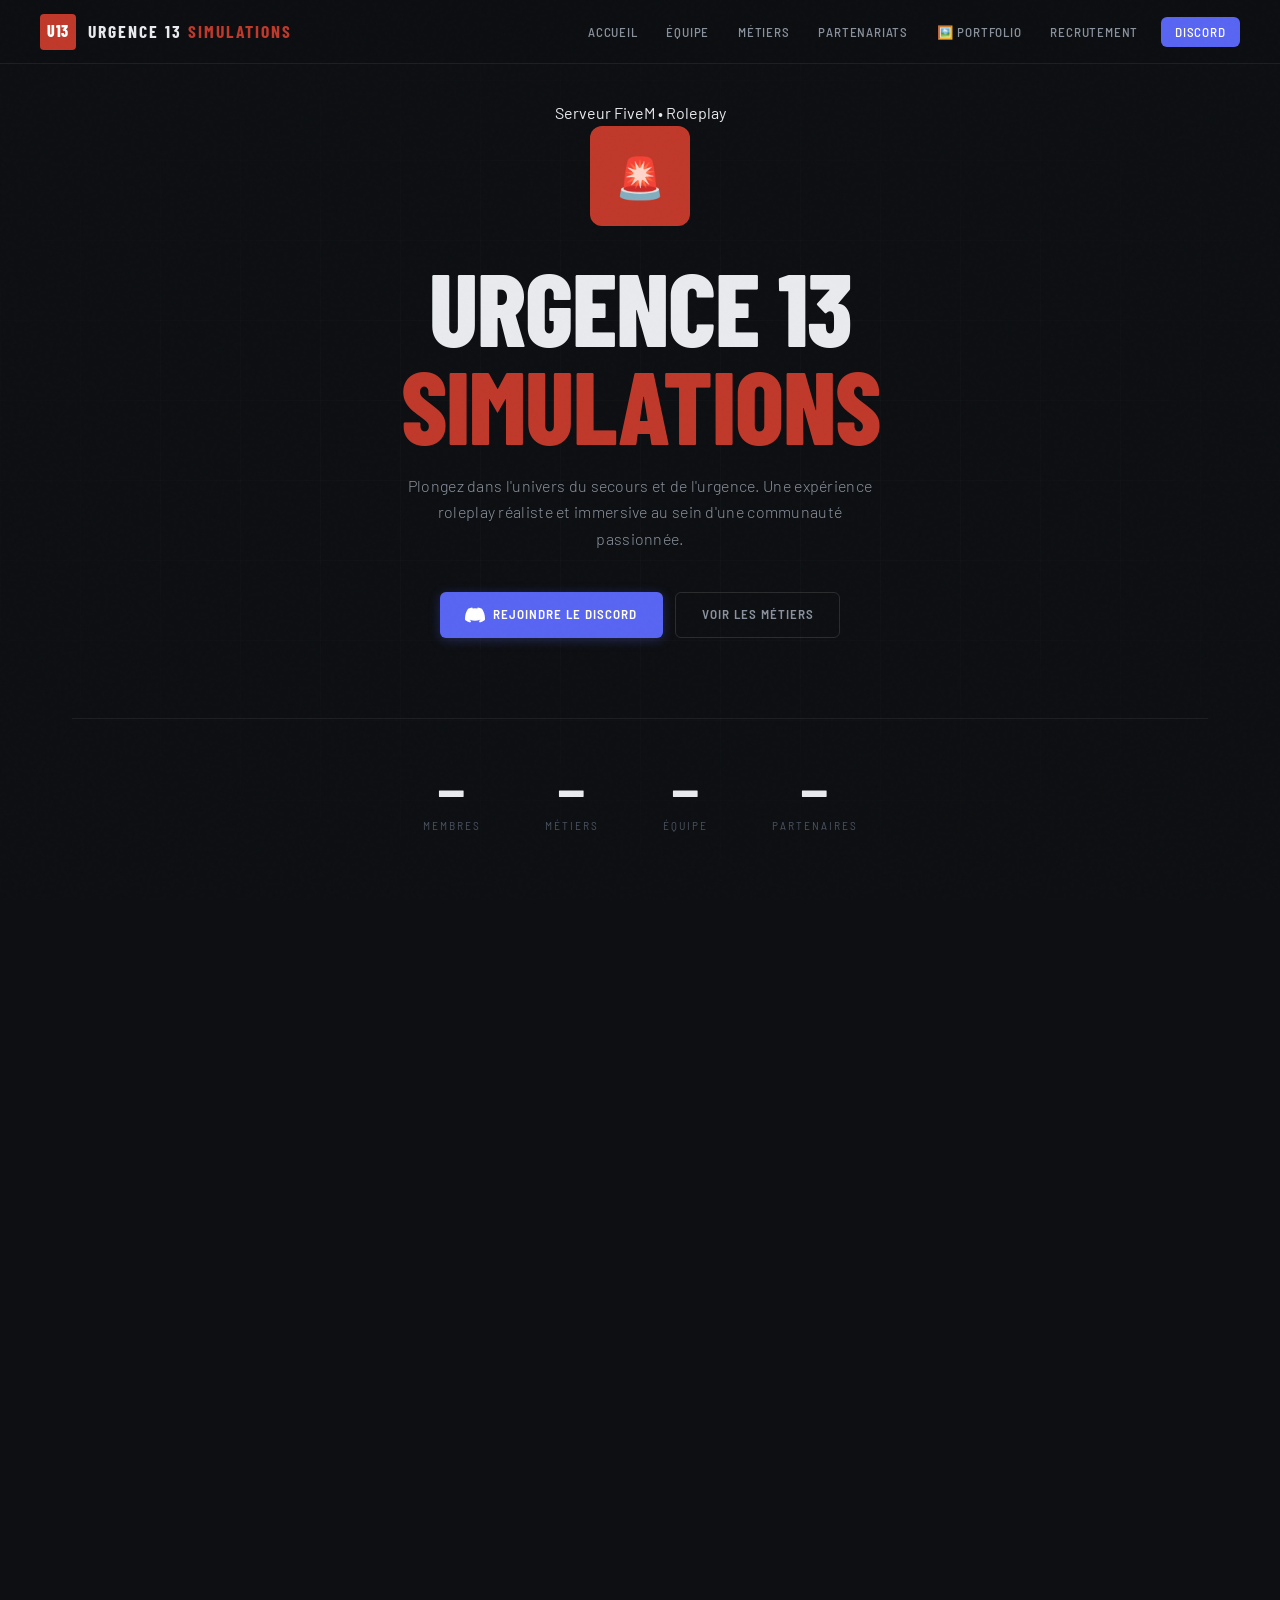
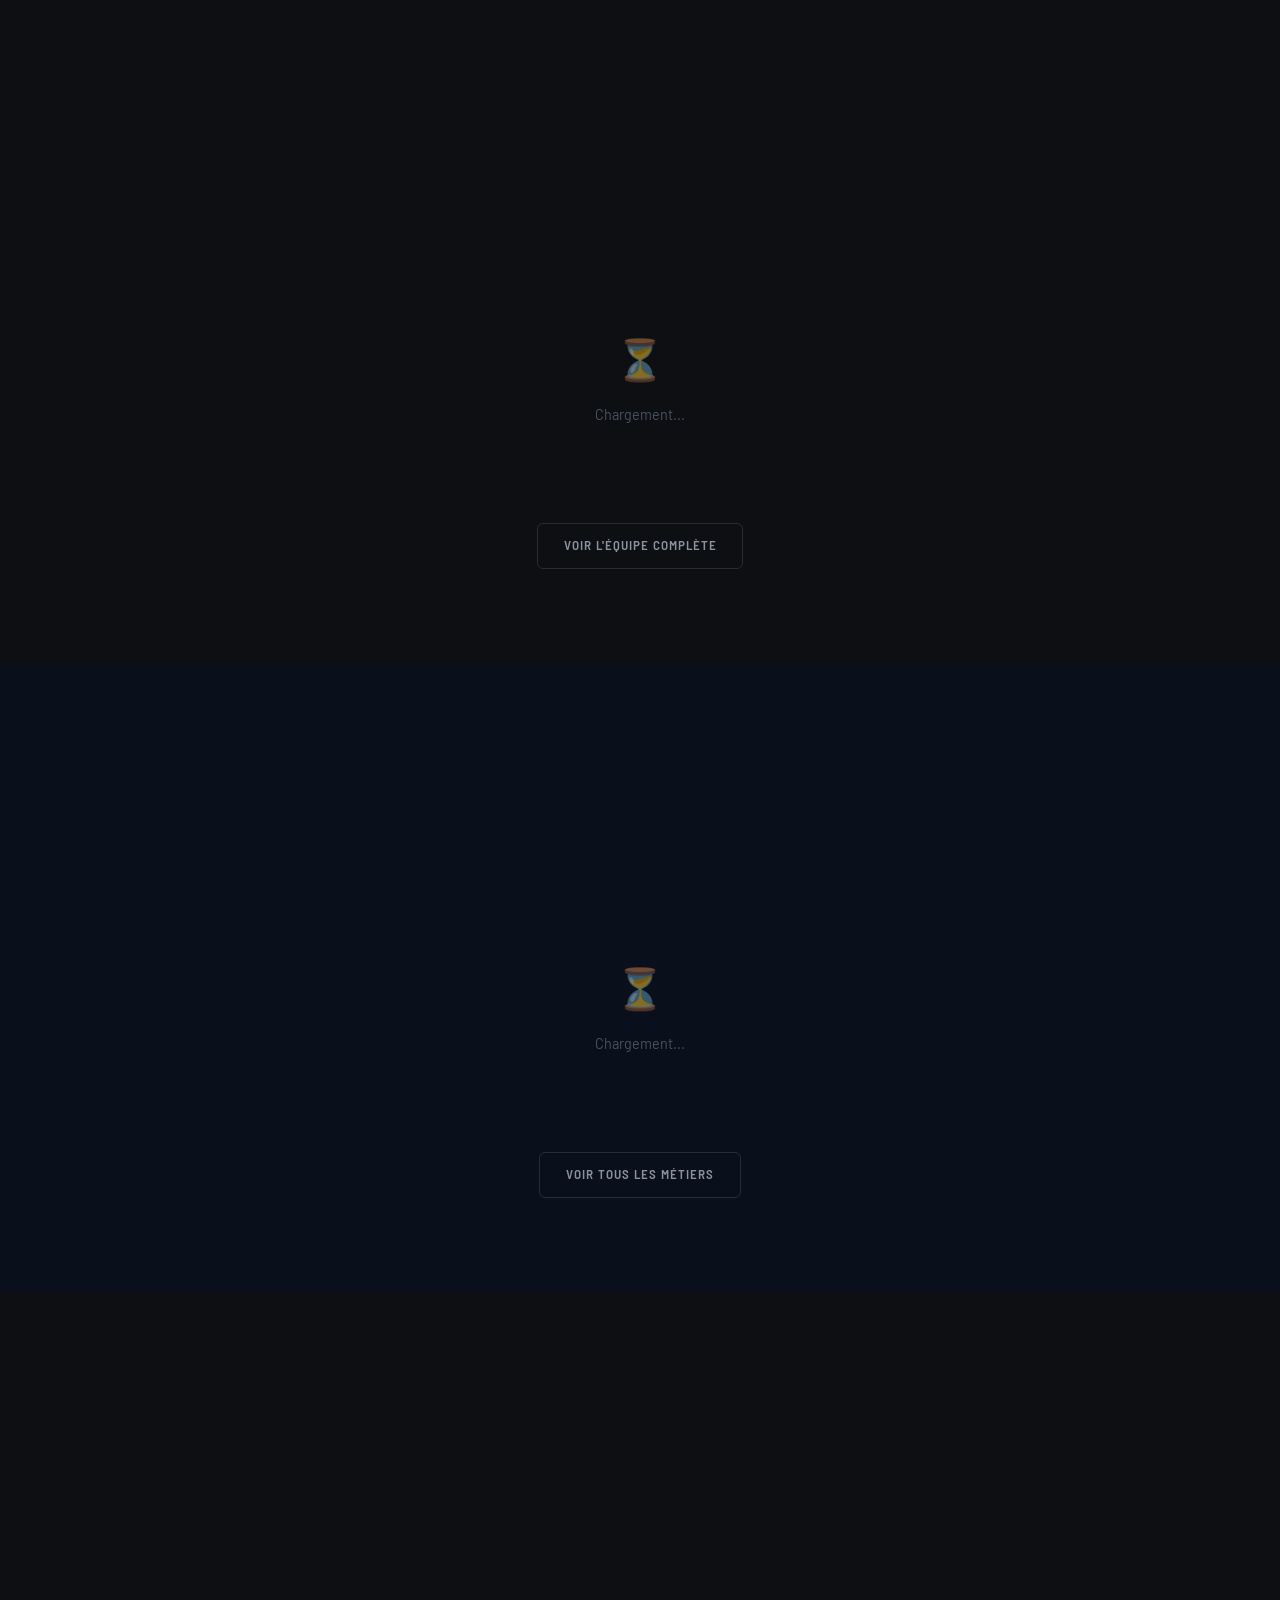
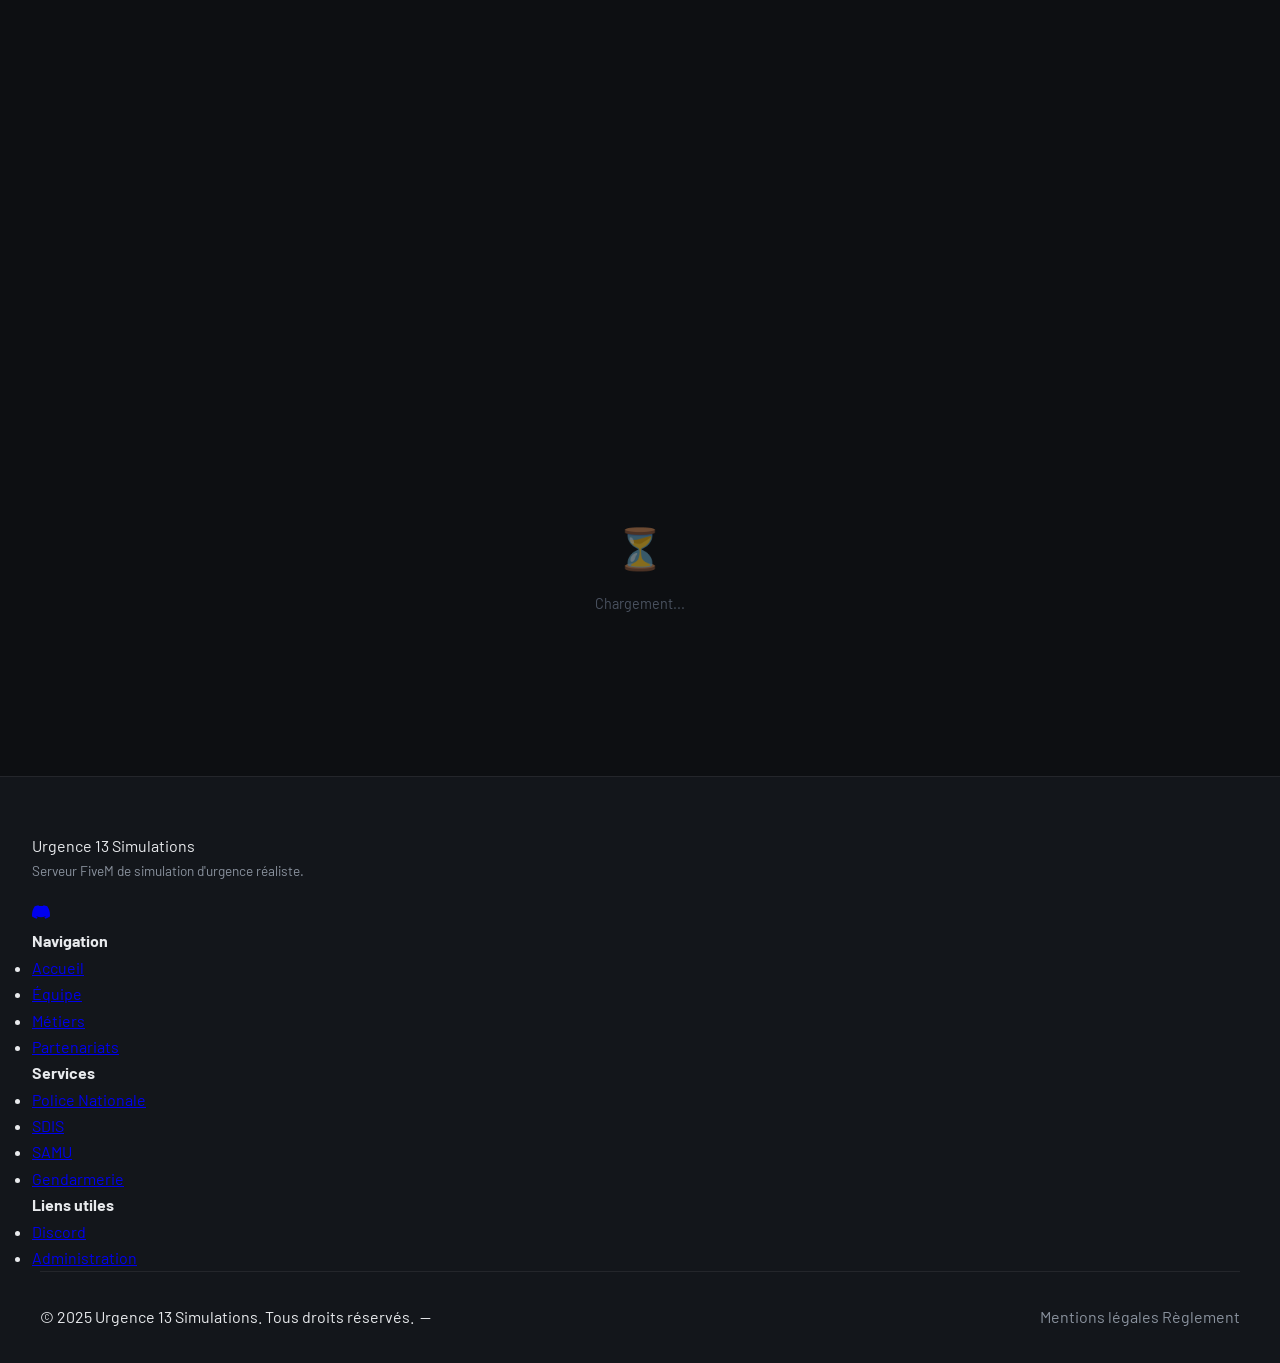
==== commit 206ddd7f: "Add files via upload" ====
--- a/index.html
+++ b/index.html
@@ -24,11 +24,12 @@
     <span></span><span></span><span></span>
   </button>
   <ul class="nav-links">
-    <li><a href="index.html">🏠 Accueil</a></li>
-    <li><a href="equipe.html">👥 Équipe</a></li>
-    <li><a href="metiers.html">🚨 Métiers</a></li>
-    <li><a href="partenariat.html">🤝 Partenariats</a></li>
-    <li><a href="recrutement.html">📋 Recrutement</a></li>
+    <li><a href="index.html">Accueil</a></li>
+    <li><a href="equipe.html">Équipe</a></li>
+    <li><a href="metiers.html">Métiers</a></li>
+    <li><a href="partenariat.html">Partenariats</a></li>
+    <li><a href="portfolio.html">🖼️ Portfolio</a></li>
+    <li><a href="recrutement.html">Recrutement</a></li>
     <li><a href="#" id="nav-discord-link" class="nav-discord">Discord</a></li>
   </ul>
 </nav>
@@ -248,10 +249,9 @@
 <button class="scroll-top" title="Retour en haut">↑</button>
 
 <script type="module">
-import { db, auth } from './firebase.js';
+import { db } from './firebase.js';
+import { collection, getDocs, getDoc, doc } from "https://www.gstatic.com/firebasejs/10.12.0/firebase-firestore.js";
 import './app.js';
-
-const { collection, getDocs, getDoc, doc, onSnapshot } = fsOps;
 
 // ── Charger config site ──
 async function loadSiteConfig() {
--- a/style.css
+++ b/style.css
@@ -1,1422 +1,821 @@
-/* ================================================
-   URGENCE 13 SIMULATIONS — Global Stylesheet
-   Thème : Bleu marine / Urgence / Police
-   ================================================ */
-
-@import url('https://fonts.googleapis.com/css2?family=Rajdhani:wght@400;500;600;700&family=Exo+2:ital,wght@0,300;0,400;0,600;0,800;1,400&display=swap');
-
-/* ── RESET & BASE ── */
-*, *::before, *::after { box-sizing: border-box; margin: 0; padding: 0; }
-
-:root {
-  --bg-deep:      #030b18;
-  --bg-card:      #071224;
-  --bg-panel:     #0a1a30;
-  --blue-primary: #1565c0;
-  --blue-bright:  #1e88e5;
-  --blue-glow:    #42a5f5;
-  --blue-accent:  #0d47a1;
-  --red-alert:    #c62828;
-  --red-light:    #ef5350;
-  --gold:         #ffd54f;
-  --text-primary: #e8f4fd;
-  --text-muted:   #7ba3c8;
-  --text-dim:     #4a6d8c;
-  --border:       rgba(30, 136, 229, 0.2);
-  --border-hover: rgba(66, 165, 245, 0.5);
-  --glow-sm:      0 0 12px rgba(30, 136, 229, 0.3);
-  --glow-md:      0 0 25px rgba(30, 136, 229, 0.4);
-  --glow-lg:      0 0 50px rgba(30, 136, 229, 0.25);
-  --font-head:    'Rajdhani', sans-serif;
-  --font-body:    'Exo 2', sans-serif;
-  --radius:       8px;
-  --radius-lg:    16px;
-  --transition:   0.3s cubic-bezier(0.4, 0, 0.2, 1);
-}
-
-html { scroll-behavior: smooth; }
-
-body {
-  background-color: var(--bg-deep);
-  color: var(--text-primary);
-  font-family: var(--font-body);
-  font-size: 16px;
-  line-height: 1.6;
-  overflow-x: hidden;
-  position: relative;
-}
-
-/* ── BUBBLES BACKGROUND ── */
-.bubbles-container {
-  position: fixed;
-  top: 0; left: 0;
-  width: 100%; height: 100%;
-  overflow: hidden;
-  pointer-events: none;
-  z-index: 0;
-}
-
-.bubble {
-  position: absolute;
-  bottom: -120px;
-  border-radius: 50%;
-  opacity: 0;
-  animation: floatUp linear infinite;
-  border: 1px solid rgba(30, 136, 229, 0.15);
-  background: radial-gradient(circle at 30% 30%,
-    rgba(30, 136, 229, 0.08),
-    rgba(3, 11, 24, 0.02));
-}
-
-.bubble::after {
-  content: '';
-  position: absolute;
-  top: 12%; left: 15%;
-  width: 35%; height: 25%;
-  border-radius: 50%;
-  background: rgba(66, 165, 245, 0.12);
-}
-
-@keyframes floatUp {
-  0%   { transform: translateY(0) translateX(0) scale(0.8); opacity: 0; }
-  5%   { opacity: 1; }
-  90%  { opacity: 0.6; }
-  100% { transform: translateY(-110vh) translateX(var(--drift, 30px)) scale(1); opacity: 0; }
-}
-
-/* Génération dynamique via JS — voici les styles de base */
-.bubble:nth-child(1)  { left: 5%;  width: 40px;  height: 40px;  animation-duration: 14s; animation-delay: 0s;   --drift: 20px; }
-.bubble:nth-child(2)  { left: 12%; width: 20px;  height: 20px;  animation-duration: 10s; animation-delay: 2s;   --drift: -15px; }
-.bubble:nth-child(3)  { left: 22%; width: 60px;  height: 60px;  animation-duration: 18s; animation-delay: 4s;   --drift: 40px; }
-.bubble:nth-child(4)  { left: 35%; width: 30px;  height: 30px;  animation-duration: 12s; animation-delay: 1s;   --drift: -25px; }
-.bubble:nth-child(5)  { left: 48%; width: 50px;  height: 50px;  animation-duration: 16s; animation-delay: 3s;   --drift: 30px; }
-.bubble:nth-child(6)  { left: 58%; width: 25px;  height: 25px;  animation-duration: 11s; animation-delay: 6s;   --drift: -20px; }
-.bubble:nth-child(7)  { left: 70%; width: 70px;  height: 70px;  animation-duration: 20s; animation-delay: 0.5s; --drift: 50px; }
-.bubble:nth-child(8)  { left: 78%; width: 35px;  height: 35px;  animation-duration: 13s; animation-delay: 5s;   --drift: -30px; }
-.bubble:nth-child(9)  { left: 88%; width: 45px;  height: 45px;  animation-duration: 15s; animation-delay: 2.5s; --drift: 25px; }
-.bubble:nth-child(10) { left: 95%; width: 22px;  height: 22px;  animation-duration: 9s;  animation-delay: 7s;   --drift: -10px; }
-.bubble:nth-child(11) { left: 18%; width: 55px;  height: 55px;  animation-duration: 17s; animation-delay: 8s;   --drift: 35px; }
-.bubble:nth-child(12) { left: 42%; width: 18px;  height: 18px;  animation-duration: 8s;  animation-delay: 1.5s; --drift: -18px; }
-.bubble:nth-child(13) { left: 63%; width: 80px;  height: 80px;  animation-duration: 22s; animation-delay: 9s;   --drift: 60px; }
-.bubble:nth-child(14) { left: 82%; width: 28px;  height: 28px;  animation-duration: 10s; animation-delay: 4.5s; --drift: -22px; }
-.bubble:nth-child(15) { left: 3%;  width: 90px;  height: 90px;  animation-duration: 25s; animation-delay: 11s;  --drift: 45px; }
-
-/* Red alert bubbles */
-.bubble.red {
-  border-color: rgba(198, 40, 40, 0.12);
-  background: radial-gradient(circle at 30% 30%, rgba(198,40,40,0.06), rgba(3,11,24,0.02));
-}
-.bubble.red::after { background: rgba(239, 83, 80, 0.08); }
-
-/* ── SCANLINE OVERLAY ── */
-body::before {
-  content: '';
-  position: fixed;
-  inset: 0;
-  background: repeating-linear-gradient(
-    0deg,
-    transparent,
-    transparent 2px,
-    rgba(0,0,0,0.03) 2px,
-    rgba(0,0,0,0.03) 4px
-  );
-  pointer-events: none;
-  z-index: 1;
-}
-
-/* ── CONTENT WRAPPER ── */
-.page-content { position: relative; z-index: 2; }
-
-/* ── NAVBAR ── */
-.navbar {
-  position: fixed;
-  top: 0; left: 0; right: 0;
-  z-index: 1000;
-  background: rgba(3, 11, 24, 0.92);
-  backdrop-filter: blur(16px);
-  -webkit-backdrop-filter: blur(16px);
-  border-bottom: 1px solid var(--border);
-  padding: 0 2rem;
-  height: 68px;
-  display: flex;
-  align-items: center;
-  justify-content: space-between;
-  transition: box-shadow var(--transition);
-}
-
-.navbar.scrolled {
-  box-shadow: 0 2px 30px rgba(21, 101, 192, 0.2);
-  border-bottom-color: rgba(30, 136, 229, 0.35);
-}
-
-.nav-brand {
-  display: flex;
-  align-items: center;
-  gap: 12px;
-  text-decoration: none;
-  color: inherit;
-}
-
-.nav-logo {
-  width: 42px;
-  height: 42px;
-  object-fit: contain;
-  filter: drop-shadow(0 0 8px rgba(30, 136, 229, 0.5));
-}
-
-.nav-logo-placeholder {
-  width: 42px;
-  height: 42px;
-  background: linear-gradient(135deg, var(--blue-primary), var(--blue-accent));
-  border-radius: 8px;
-  display: flex;
-  align-items: center;
-  justify-content: center;
-  font-size: 1.2rem;
-  font-weight: 700;
-  font-family: var(--font-head);
-  color: white;
-  box-shadow: var(--glow-sm);
-}
-
-.nav-title {
-  font-family: var(--font-head);
-  font-size: 1.25rem;
-  font-weight: 700;
-  letter-spacing: 1.5px;
-  text-transform: uppercase;
-  color: var(--text-primary);
-}
-
-.nav-title span {
-  color: var(--blue-glow);
-}
-
-.nav-links {
-  display: flex;
-  align-items: center;
-  gap: 0.25rem;
-  list-style: none;
-}
-
-.nav-links a {
-  display: flex;
-  align-items: center;
-  gap: 6px;
-  padding: 0.5rem 1rem;
-  text-decoration: none;
-  color: var(--text-muted);
-  font-family: var(--font-head);
-  font-size: 0.95rem;
-  font-weight: 600;
-  letter-spacing: 1px;
-  text-transform: uppercase;
-  border-radius: var(--radius);
-  transition: all var(--transition);
-  position: relative;
-}
-
-.nav-links a::after {
-  content: '';
-  position: absolute;
-  bottom: 2px; left: 50%;
-  transform: translateX(-50%) scaleX(0);
-  width: 60%; height: 2px;
-  background: var(--blue-glow);
-  border-radius: 2px;
-  transition: transform var(--transition);
-  box-shadow: 0 0 8px var(--blue-glow);
-}
-
-.nav-links a:hover,
-.nav-links a.active {
-  color: var(--text-primary);
-  background: rgba(30, 136, 229, 0.1);
-}
-
-.nav-links a:hover::after,
-.nav-links a.active::after {
-  transform: translateX(-50%) scaleX(1);
-}
-
-.nav-discord {
-  background: #5865F2 !important;
-  color: white !important;
-  border-radius: var(--radius) !important;
-  padding: 0.45rem 1.1rem !important;
-  box-shadow: 0 0 15px rgba(88, 101, 242, 0.3);
-}
-.nav-discord:hover { box-shadow: 0 0 25px rgba(88, 101, 242, 0.5) !important; }
-.nav-discord::after { display: none !important; }
-
-/* Hamburger */
-.nav-toggle {
-  display: none;
-  flex-direction: column;
-  gap: 5px;
-  cursor: pointer;
-  background: none;
-  border: none;
-  padding: 8px;
-}
-
-.nav-toggle span {
-  display: block;
-  width: 24px;
-  height: 2px;
-  background: var(--text-primary);
-  border-radius: 2px;
-  transition: all 0.3s;
-}
-
-/* ── HERO SECTION ── */
-.hero {
-  min-height: 100vh;
-  display: flex;
-  align-items: center;
-  justify-content: center;
-  text-align: center;
-  padding: 100px 2rem 60px;
-  position: relative;
-}
-
-.hero-bg-grid {
-  position: absolute;
-  inset: 0;
-  background-image:
-    linear-gradient(rgba(30, 136, 229, 0.04) 1px, transparent 1px),
-    linear-gradient(90deg, rgba(30, 136, 229, 0.04) 1px, transparent 1px);
-  background-size: 60px 60px;
-  mask-image: radial-gradient(ellipse 80% 70% at center, black 40%, transparent 100%);
-}
-
-.hero-badge {
-  display: inline-flex;
-  align-items: center;
-  gap: 8px;
-  background: rgba(21, 101, 192, 0.15);
-  border: 1px solid rgba(30, 136, 229, 0.3);
-  color: var(--blue-glow);
-  padding: 6px 16px;
-  border-radius: 999px;
-  font-family: var(--font-head);
-  font-size: 0.8rem;
-  font-weight: 600;
-  letter-spacing: 2px;
-  text-transform: uppercase;
-  margin-bottom: 1.5rem;
-  animation: fadeInDown 0.6s ease both;
-}
-
-.hero-badge .dot {
-  width: 6px; height: 6px;
-  background: var(--blue-glow);
-  border-radius: 50%;
-  box-shadow: 0 0 6px var(--blue-glow);
-  animation: pulse 2s ease infinite;
-}
-
-@keyframes pulse {
-  0%, 100% { transform: scale(1); opacity: 1; }
-  50%       { transform: scale(1.4); opacity: 0.7; }
-}
-
-.hero-logo {
-  width: 120px;
-  height: 120px;
-  object-fit: contain;
-  margin-bottom: 1.5rem;
-  filter: drop-shadow(0 0 20px rgba(30, 136, 229, 0.5));
-  animation: fadeInDown 0.6s 0.1s ease both;
-}
-
-.hero-logo-placeholder {
-  width: 120px;
-  height: 120px;
-  background: linear-gradient(135deg, var(--blue-primary), var(--blue-accent));
-  border-radius: 20px;
-  display: flex;
-  align-items: center;
-  justify-content: center;
-  font-size: 3rem;
-  margin: 0 auto 1.5rem;
-  box-shadow: var(--glow-lg);
-  animation: fadeInDown 0.6s 0.1s ease both;
-}
-
-.hero h1 {
-  font-family: var(--font-head);
-  font-size: clamp(2.5rem, 7vw, 5.5rem);
-  font-weight: 700;
-  line-height: 1.05;
-  letter-spacing: 3px;
-  text-transform: uppercase;
-  margin-bottom: 1rem;
-  animation: fadeInDown 0.6s 0.2s ease both;
-}
-
-.hero h1 .highlight {
-  color: transparent;
-  background: linear-gradient(90deg, var(--blue-bright), var(--blue-glow));
-  -webkit-background-clip: text;
-  background-clip: text;
-  position: relative;
-}
-
-.hero-subtitle {
-  font-size: 1.1rem;
-  color: var(--text-muted);
-  max-width: 560px;
-  margin: 0 auto 2.5rem;
-  line-height: 1.7;
-  animation: fadeInDown 0.6s 0.3s ease both;
-}
-
-.hero-buttons {
-  display: flex;
-  gap: 1rem;
-  justify-content: center;
-  flex-wrap: wrap;
-  animation: fadeInDown 0.6s 0.4s ease both;
-}
-
-.hero-stats {
-  display: flex;
-  gap: 3rem;
-  justify-content: center;
-  flex-wrap: wrap;
-  margin-top: 5rem;
-  padding-top: 3rem;
-  border-top: 1px solid var(--border);
-  animation: fadeInUp 0.6s 0.6s ease both;
-}
-
-.stat-item {
-  text-align: center;
-}
-
-.stat-value {
-  font-family: var(--font-head);
-  font-size: 2.5rem;
-  font-weight: 700;
-  color: var(--blue-glow);
-  line-height: 1;
-  text-shadow: 0 0 20px rgba(66, 165, 245, 0.5);
-}
-
-.stat-label {
-  font-size: 0.8rem;
-  color: var(--text-dim);
-  text-transform: uppercase;
-  letter-spacing: 1.5px;
-  margin-top: 4px;
-}
-
-/* ── BUTTONS ── */
-.btn {
-  display: inline-flex;
-  align-items: center;
-  gap: 8px;
-  padding: 0.75rem 1.75rem;
-  border-radius: var(--radius);
-  font-family: var(--font-head);
-  font-size: 0.95rem;
-  font-weight: 600;
-  letter-spacing: 1px;
-  text-transform: uppercase;
-  text-decoration: none;
-  cursor: pointer;
-  border: none;
-  transition: all var(--transition);
-  position: relative;
-  overflow: hidden;
-}
-
-.btn::before {
-  content: '';
-  position: absolute;
-  top: 50%; left: 50%;
-  width: 0; height: 0;
-  background: rgba(255,255,255,0.08);
-  border-radius: 50%;
-  transform: translate(-50%, -50%);
-  transition: width 0.4s, height 0.4s;
-}
-
-.btn:hover::before { width: 200%; height: 200%; }
-
-.btn-primary {
-  background: linear-gradient(135deg, var(--blue-primary), var(--blue-accent));
-  color: white;
-  box-shadow: 0 4px 20px rgba(21, 101, 192, 0.4);
-}
-
-.btn-primary:hover {
-  transform: translateY(-2px);
-  box-shadow: 0 8px 30px rgba(21, 101, 192, 0.6);
-}
-
-.btn-outline {
-  background: transparent;
-  color: var(--blue-glow);
-  border: 1px solid rgba(30, 136, 229, 0.4);
-}
-
-.btn-outline:hover {
-  background: rgba(30, 136, 229, 0.1);
-  border-color: var(--blue-glow);
-  box-shadow: var(--glow-sm);
-  transform: translateY(-2px);
-}
-
-.btn-discord {
-  background: #5865F2;
-  color: white;
-  box-shadow: 0 4px 20px rgba(88, 101, 242, 0.4);
-}
-
-.btn-discord:hover {
-  transform: translateY(-2px);
-  box-shadow: 0 8px 30px rgba(88, 101, 242, 0.6);
-}
-
-.btn-danger {
-  background: linear-gradient(135deg, var(--red-alert), #b71c1c);
-  color: white;
-}
-
-.btn-sm { padding: 0.45rem 1rem; font-size: 0.85rem; }
-
-/* ── SECTIONS ── */
-section {
-  padding: 6rem 2rem;
-}
-
-.section-header {
-  text-align: center;
-  margin-bottom: 3.5rem;
-}
-
-.section-tag {
-  display: inline-block;
-  font-family: var(--font-head);
-  font-size: 0.75rem;
-  font-weight: 600;
-  letter-spacing: 3px;
-  text-transform: uppercase;
-  color: var(--blue-glow);
-  margin-bottom: 0.75rem;
-  position: relative;
-  padding: 0 1.5rem;
-}
-
-.section-tag::before,
-.section-tag::after {
-  content: '';
-  position: absolute;
-  top: 50%;
-  width: 30px; height: 1px;
-  background: var(--blue-glow);
-  opacity: 0.5;
-}
-
-.section-tag::before { right: 100%; }
-.section-tag::after  { left: 100%;  }
-
-.section-title {
-  font-family: var(--font-head);
-  font-size: clamp(1.8rem, 4vw, 3rem);
-  font-weight: 700;
-  letter-spacing: 2px;
-  text-transform: uppercase;
-  line-height: 1.1;
-}
-
-.section-title span { color: var(--blue-glow); }
-
-.section-divider {
-  width: 60px; height: 3px;
-  background: linear-gradient(90deg, var(--blue-primary), var(--blue-glow));
-  margin: 1rem auto 0;
-  border-radius: 2px;
-  box-shadow: var(--glow-sm);
-}
-
-/* ── CARDS ── */
-.card {
-  background: var(--bg-card);
-  border: 1px solid var(--border);
-  border-radius: var(--radius-lg);
-  padding: 1.75rem;
-  transition: all var(--transition);
-  position: relative;
-  overflow: hidden;
-}
-
-.card::before {
-  content: '';
-  position: absolute;
-  top: 0; left: 0; right: 0;
-  height: 2px;
-  background: linear-gradient(90deg, transparent, var(--blue-primary), transparent);
-  opacity: 0;
-  transition: opacity var(--transition);
-}
-
-.card:hover {
-  border-color: var(--border-hover);
-  box-shadow: var(--glow-md);
-  transform: translateY(-4px);
-}
-
-.card:hover::before { opacity: 1; }
-
-/* ── GRID LAYOUTS ── */
-.grid-2 { display: grid; grid-template-columns: repeat(auto-fit, minmax(280px, 1fr)); gap: 1.5rem; }
-.grid-3 { display: grid; grid-template-columns: repeat(auto-fit, minmax(260px, 1fr)); gap: 1.5rem; }
-.grid-4 { display: grid; grid-template-columns: repeat(auto-fit, minmax(220px, 1fr)); gap: 1.5rem; }
-
-.container {
-  max-width: 1200px;
-  margin: 0 auto;
-  width: 100%;
-}
-
-/* ── TEAM CARDS ── */
-.team-card {
-  text-align: center;
-  padding: 2rem 1.5rem;
-}
-
-.team-avatar {
-  width: 90px;
-  height: 90px;
-  border-radius: 50%;
-  object-fit: cover;
-  border: 3px solid var(--blue-primary);
-  box-shadow: 0 0 20px rgba(21, 101, 192, 0.4);
-  margin: 0 auto 1.25rem;
-  display: block;
-  transition: all var(--transition);
-}
-
-.team-card:hover .team-avatar {
-  border-color: var(--blue-glow);
-  box-shadow: 0 0 30px rgba(66, 165, 245, 0.5);
-}
-
-.team-avatar-placeholder {
-  width: 90px;
-  height: 90px;
-  border-radius: 50%;
-  background: linear-gradient(135deg, var(--blue-primary), var(--blue-accent));
-  border: 3px solid var(--blue-primary);
-  display: flex;
-  align-items: center;
-  justify-content: center;
-  font-family: var(--font-head);
-  font-size: 1.8rem;
-  font-weight: 700;
-  color: white;
-  margin: 0 auto 1.25rem;
-  transition: all var(--transition);
-}
-
-.team-role {
-  display: inline-block;
-  background: rgba(21, 101, 192, 0.2);
-  border: 1px solid rgba(30, 136, 229, 0.3);
-  color: var(--blue-glow);
-  font-family: var(--font-head);
-  font-size: 0.72rem;
-  font-weight: 600;
-  letter-spacing: 2px;
-  text-transform: uppercase;
-  padding: 3px 12px;
-  border-radius: 999px;
-  margin-bottom: 0.6rem;
-}
-
-.team-name {
-  font-family: var(--font-head);
-  font-size: 1.2rem;
-  font-weight: 700;
-  letter-spacing: 1px;
-  margin-bottom: 0.5rem;
-}
-
-.team-desc {
-  font-size: 0.875rem;
-  color: var(--text-muted);
-  line-height: 1.6;
-}
-
-/* ── METIERS CARDS ── */
-.metier-card {
-  display: flex;
-  flex-direction: column;
-}
-
-.metier-img-wrap {
-  width: 100%;
-  height: 160px;
-  overflow: hidden;
-  border-radius: var(--radius) var(--radius) 0 0;
-  margin: -1.75rem -1.75rem 1.25rem;
-  width: calc(100% + 3.5rem);
-}
-
-.metier-img {
-  width: 100%;
-  height: 100%;
-  object-fit: cover;
-  transition: transform 0.6s ease;
-}
-
-.metier-card:hover .metier-img { transform: scale(1.05); }
-
-.metier-img-placeholder {
-  width: 100%;
-  height: 100%;
-  background: linear-gradient(135deg, var(--bg-panel), var(--blue-accent));
-  display: flex;
-  align-items: center;
-  justify-content: center;
-  font-size: 3rem;
-}
-
-.metier-name {
-  font-family: var(--font-head);
-  font-size: 1.3rem;
-  font-weight: 700;
-  letter-spacing: 1.5px;
-  text-transform: uppercase;
-  margin-bottom: 0.75rem;
-  color: var(--text-primary);
-}
-
-.metier-services {
-  flex: 1;
-  margin-bottom: 1.25rem;
-}
-
-.metier-service-tag {
-  display: inline-block;
-  background: rgba(3, 11, 24, 0.8);
-  border: 1px solid var(--border);
-  color: var(--text-muted);
-  font-size: 0.78rem;
-  padding: 3px 10px;
-  border-radius: 4px;
-  margin: 3px 3px 3px 0;
-}
-
-/* ── PARTNER CARDS ── */
-.partner-card {
-  display: flex;
-  flex-direction: column;
-  align-items: center;
-  text-align: center;
-  padding: 2rem;
-}
-
-.partner-logo {
-  width: 80px;
-  height: 80px;
-  object-fit: contain;
-  margin-bottom: 1rem;
-  filter: grayscale(0.3);
-  transition: filter var(--transition);
-}
-
-.partner-card:hover .partner-logo { filter: grayscale(0) drop-shadow(0 0 10px rgba(66,165,245,0.4)); }
-
-.partner-logo-placeholder {
-  width: 80px;
-  height: 80px;
-  background: var(--bg-panel);
-  border-radius: var(--radius);
-  display: flex;
-  align-items: center;
-  justify-content: center;
-  font-size: 2rem;
-  margin-bottom: 1rem;
-  border: 1px solid var(--border);
-}
-
-.partner-name {
-  font-family: var(--font-head);
-  font-size: 1.1rem;
-  font-weight: 700;
-  letter-spacing: 1px;
-  margin-bottom: 0.5rem;
-}
-
-/* ── FEATURE BOXES (Accueil) ── */
-.feature-icon {
-  width: 52px;
-  height: 52px;
-  background: linear-gradient(135deg, rgba(21,101,192,0.3), rgba(13,71,161,0.2));
-  border: 1px solid rgba(30,136,229,0.25);
-  border-radius: 12px;
-  display: flex;
-  align-items: center;
-  justify-content: center;
-  font-size: 1.4rem;
-  margin-bottom: 1rem;
-  transition: all var(--transition);
-}
-
-.card:hover .feature-icon {
-  background: linear-gradient(135deg, rgba(21,101,192,0.5), rgba(13,71,161,0.4));
-  box-shadow: var(--glow-sm);
-}
-
-.feature-title {
-  font-family: var(--font-head);
-  font-size: 1.1rem;
-  font-weight: 700;
-  letter-spacing: 1px;
-  margin-bottom: 0.5rem;
-  text-transform: uppercase;
-}
-
-.feature-text {
-  font-size: 0.9rem;
-  color: var(--text-muted);
-  line-height: 1.65;
-}
-
-/* ── ALERT BANNER ── */
-.alert-banner {
-  background: linear-gradient(135deg, rgba(198,40,40,0.15), rgba(183,28,28,0.1));
-  border: 1px solid rgba(198,40,40,0.3);
-  border-radius: var(--radius);
-  padding: 1rem 1.5rem;
-  display: flex;
-  align-items: center;
-  gap: 0.75rem;
-  font-size: 0.9rem;
-}
-
-/* ── FOOTER ── */
-footer {
-  background: var(--bg-card);
-  border-top: 1px solid var(--border);
-  padding: 4rem 2rem 2rem;
-  position: relative;
-  z-index: 2;
-}
-
-.footer-grid {
-  display: grid;
-  grid-template-columns: 2fr 1fr 1fr 1fr;
-  gap: 2.5rem;
-  max-width: 1200px;
-  margin: 0 auto 3rem;
-}
-
-.footer-brand-logo {
-  width: 50px;
-  height: 50px;
-  object-fit: contain;
-  margin-bottom: 1rem;
-}
-
-.footer-brand-name {
-  font-family: var(--font-head);
-  font-size: 1.3rem;
-  font-weight: 700;
-  letter-spacing: 2px;
-  text-transform: uppercase;
-  margin-bottom: 0.75rem;
-}
-
-.footer-brand-name span { color: var(--blue-glow); }
-
-.footer-desc {
-  font-size: 0.875rem;
-  color: var(--text-muted);
-  line-height: 1.7;
-  margin-bottom: 1.25rem;
-}
-
-.footer-socials {
-  display: flex;
-  gap: 0.75rem;
-}
-
-.footer-social-btn {
-  width: 36px;
-  height: 36px;
-  border-radius: 8px;
-  background: rgba(30, 136, 229, 0.1);
-  border: 1px solid var(--border);
-  display: flex;
-  align-items: center;
-  justify-content: center;
-  color: var(--text-muted);
-  text-decoration: none;
-  font-size: 1rem;
-  transition: all var(--transition);
-}
-
-.footer-social-btn:hover {
-  background: rgba(30, 136, 229, 0.25);
-  border-color: var(--blue-glow);
-  color: var(--text-primary);
-  box-shadow: var(--glow-sm);
-}
-
-.footer-col h4 {
-  font-family: var(--font-head);
-  font-size: 0.85rem;
-  font-weight: 700;
-  letter-spacing: 2px;
-  text-transform: uppercase;
-  color: var(--text-primary);
-  margin-bottom: 1.25rem;
-  padding-bottom: 0.5rem;
-  border-bottom: 1px solid var(--border);
-}
-
-.footer-col ul { list-style: none; }
-
-.footer-col li { margin-bottom: 0.6rem; }
-
-.footer-col a {
-  text-decoration: none;
-  color: var(--text-muted);
-  font-size: 0.875rem;
-  transition: color var(--transition);
-  display: flex;
-  align-items: center;
-  gap: 6px;
-}
-
-.footer-col a:hover { color: var(--blue-glow); }
-
-.footer-col a::before {
-  content: '▸';
-  font-size: 0.7rem;
-  color: var(--blue-primary);
-}
-
-.footer-bottom {
-  max-width: 1200px;
-  margin: 0 auto;
-  padding-top: 2rem;
-  border-top: 1px solid var(--border);
-  display: flex;
-  align-items: center;
-  justify-content: space-between;
-  flex-wrap: wrap;
-  gap: 1rem;
-}
-
-.footer-copyright {
-  font-size: 0.82rem;
-  color: var(--text-dim);
-}
-
-.footer-copyright a { color: var(--text-muted); text-decoration: none; }
-.footer-copyright a:hover { color: var(--blue-glow); }
-
-.footer-bottom-links {
-  display: flex;
-  gap: 1.5rem;
-}
-
-.footer-bottom-links a {
-  font-size: 0.82rem;
-  color: var(--text-dim);
-  text-decoration: none;
-  transition: color var(--transition);
-}
-
-.footer-bottom-links a:hover { color: var(--blue-glow); }
-
-/* ── PAGE HEADER (sous-pages) ── */
-.page-header {
-  padding: 120px 2rem 60px;
-  text-align: center;
-  position: relative;
-  border-bottom: 1px solid var(--border);
-  background: linear-gradient(180deg, rgba(21,101,192,0.05) 0%, transparent 100%);
-}
-
-.page-header h1 {
-  font-family: var(--font-head);
-  font-size: clamp(2rem, 5vw, 3.5rem);
-  font-weight: 700;
-  letter-spacing: 3px;
-  text-transform: uppercase;
-}
-
-.page-header h1 span { color: var(--blue-glow); }
-
-.page-header p {
-  margin-top: 0.75rem;
-  color: var(--text-muted);
-  font-size: 1rem;
-  max-width: 500px;
-  margin-left: auto;
-  margin-right: auto;
-}
-
-/* ── EMPTY STATE ── */
-.empty-state {
-  text-align: center;
-  padding: 4rem 2rem;
-  color: var(--text-dim);
-}
-
-.empty-state .icon { font-size: 3rem; margin-bottom: 1rem; }
-
-.empty-state p { font-size: 1rem; }
-
-/* ── ADMIN PANEL ── */
-.admin-layout {
-  display: flex;
-  min-height: 100vh;
-  padding-top: 68px;
-}
-
-.admin-sidebar {
-  width: 260px;
-  background: var(--bg-card);
-  border-right: 1px solid var(--border);
-  padding: 1.5rem 0;
-  position: sticky;
-  top: 68px;
-  height: calc(100vh - 68px);
-  overflow-y: auto;
-  flex-shrink: 0;
-}
-
-.admin-sidebar-title {
-  font-family: var(--font-head);
-  font-size: 0.7rem;
-  font-weight: 600;
-  letter-spacing: 2.5px;
-  text-transform: uppercase;
-  color: var(--text-dim);
-  padding: 0 1.5rem;
-  margin-bottom: 0.5rem;
-  margin-top: 1.5rem;
-}
-
-.admin-sidebar-title:first-child { margin-top: 0; }
-
-.admin-nav-item {
-  display: flex;
-  align-items: center;
-  gap: 10px;
-  padding: 0.65rem 1.5rem;
-  color: var(--text-muted);
-  text-decoration: none;
-  font-size: 0.9rem;
-  cursor: pointer;
-  border-left: 3px solid transparent;
-  transition: all var(--transition);
-  background: none;
-  border-right: none;
-  border-top: none;
-  border-bottom: none;
-  width: 100%;
-  text-align: left;
-  font-family: var(--font-body);
-}
-
-.admin-nav-item:hover { background: rgba(30,136,229,0.08); color: var(--text-primary); }
-
-.admin-nav-item.active {
-  background: rgba(30,136,229,0.12);
-  color: var(--blue-glow);
-  border-left-color: var(--blue-glow);
-}
-
-.admin-content {
-  flex: 1;
-  padding: 2rem;
-  overflow-y: auto;
-}
-
-.admin-section {
-  display: none;
-  animation: fadeIn 0.3s ease;
-}
-
-.admin-section.active { display: block; }
-
-@keyframes fadeIn { from { opacity: 0; transform: translateY(8px); } to { opacity: 1; transform: none; } }
-
-.admin-section-title {
-  font-family: var(--font-head);
-  font-size: 1.5rem;
-  font-weight: 700;
-  letter-spacing: 2px;
-  text-transform: uppercase;
-  margin-bottom: 1.75rem;
-  padding-bottom: 1rem;
-  border-bottom: 1px solid var(--border);
-  color: var(--text-primary);
-}
-
-/* ── FORMS ── */
-.form-group {
-  margin-bottom: 1.25rem;
-}
-
-.form-label {
-  display: block;
-  font-family: var(--font-head);
-  font-size: 0.8rem;
-  font-weight: 600;
-  letter-spacing: 1.5px;
-  text-transform: uppercase;
-  color: var(--text-muted);
-  margin-bottom: 0.5rem;
-}
-
-.form-control {
-  width: 100%;
-  background: var(--bg-deep);
-  border: 1px solid var(--border);
-  border-radius: var(--radius);
-  padding: 0.65rem 1rem;
-  color: var(--text-primary);
-  font-family: var(--font-body);
-  font-size: 0.9rem;
-  transition: border-color var(--transition), box-shadow var(--transition);
-  outline: none;
-}
-
-.form-control:focus {
-  border-color: var(--blue-bright);
-  box-shadow: 0 0 0 3px rgba(30,136,229,0.15);
-}
-
-.form-control::placeholder { color: var(--text-dim); }
-
-textarea.form-control { resize: vertical; min-height: 90px; }
-
-/* ── ITEMS LIST (admin) ── */
-.admin-item {
-  background: var(--bg-card);
-  border: 1px solid var(--border);
-  border-radius: var(--radius-lg);
-  padding: 1.25rem 1.5rem;
-  margin-bottom: 1rem;
-  display: flex;
-  align-items: center;
-  gap: 1rem;
-  transition: border-color var(--transition);
-}
-
-.admin-item:hover { border-color: var(--border-hover); }
-
-.admin-item-thumb {
-  width: 52px;
-  height: 52px;
-  border-radius: 50%;
-  object-fit: cover;
-  border: 2px solid var(--border);
-  flex-shrink: 0;
-}
-
-.admin-item-thumb-sq {
-  width: 52px;
-  height: 52px;
-  border-radius: var(--radius);
-  object-fit: cover;
-  border: 2px solid var(--border);
-  flex-shrink: 0;
-  background: var(--bg-panel);
-  display: flex;
-  align-items: center;
-  justify-content: center;
-  font-size: 1.3rem;
-  flex-shrink: 0;
-}
-
-.admin-item-info { flex: 1; min-width: 0; }
-
-.admin-item-name {
-  font-family: var(--font-head);
-  font-weight: 700;
-  font-size: 1rem;
-  letter-spacing: 0.5px;
-  margin-bottom: 2px;
-}
-
-.admin-item-sub { font-size: 0.82rem; color: var(--text-muted); }
-
-.admin-item-actions { display: flex; gap: 0.5rem; flex-shrink: 0; }
-
-/* ── MODAL ── */
-.modal-overlay {
-  position: fixed;
-  inset: 0;
-  background: rgba(3, 11, 24, 0.85);
-  backdrop-filter: blur(8px);
-  z-index: 2000;
-  display: flex;
-  align-items: center;
-  justify-content: center;
-  padding: 1rem;
-  opacity: 0;
-  pointer-events: none;
-  transition: opacity var(--transition);
-}
-
-.modal-overlay.open { opacity: 1; pointer-events: all; }
-
-.modal {
-  background: var(--bg-card);
-  border: 1px solid var(--border);
-  border-radius: var(--radius-lg);
-  padding: 2rem;
-  width: 100%;
-  max-width: 540px;
-  max-height: 90vh;
-  overflow-y: auto;
-  transform: scale(0.95) translateY(20px);
-  transition: transform var(--transition);
-}
-
-.modal-overlay.open .modal { transform: scale(1) translateY(0); }
-
-.modal-header {
-  display: flex;
-  align-items: center;
-  justify-content: space-between;
-  margin-bottom: 1.5rem;
-  padding-bottom: 1rem;
-  border-bottom: 1px solid var(--border);
-}
-
-.modal-title {
-  font-family: var(--font-head);
-  font-size: 1.2rem;
-  font-weight: 700;
-  letter-spacing: 1.5px;
-  text-transform: uppercase;
-}
-
-.modal-close {
-  background: none;
-  border: none;
-  color: var(--text-muted);
-  font-size: 1.4rem;
-  cursor: pointer;
-  transition: color var(--transition);
-  line-height: 1;
-  padding: 4px;
-}
-
-.modal-close:hover { color: var(--red-light); }
-
-/* ── TOAST ── */
-.toast {
-  position: fixed;
-  bottom: 2rem;
-  right: 2rem;
-  background: var(--bg-panel);
-  border: 1px solid var(--border);
-  border-radius: var(--radius);
-  padding: 1rem 1.5rem;
-  font-size: 0.9rem;
-  z-index: 9999;
-  transform: translateY(120%);
-  transition: transform var(--transition);
-  box-shadow: var(--glow-sm);
-  display: flex;
-  align-items: center;
-  gap: 0.75rem;
-}
-
-.toast.show { transform: translateY(0); }
-.toast.success { border-color: rgba(76, 175, 80, 0.4); }
-.toast.error   { border-color: rgba(198, 40, 40, 0.4); }
-
-/* ── TABS ── */
-.tabs {
-  display: flex;
-  gap: 0.25rem;
-  margin-bottom: 2rem;
-  border-bottom: 1px solid var(--border);
-  padding-bottom: 0;
-}
-
-.tab-btn {
-  padding: 0.6rem 1.25rem;
-  background: none;
-  border: none;
-  border-bottom: 2px solid transparent;
-  color: var(--text-muted);
-  font-family: var(--font-head);
-  font-size: 0.9rem;
-  font-weight: 600;
-  letter-spacing: 1px;
-  text-transform: uppercase;
-  cursor: pointer;
-  transition: all var(--transition);
-  margin-bottom: -1px;
-}
-
-.tab-btn:hover { color: var(--text-primary); }
-
-.tab-btn.active {
-  color: var(--blue-glow);
-  border-bottom-color: var(--blue-glow);
-}
-
-/* ── LOGIN ── */
-.login-wrap {
-  min-height: 100vh;
-  display: flex;
-  align-items: center;
-  justify-content: center;
-  padding: 2rem;
-}
-
-.login-box {
-  background: var(--bg-card);
-  border: 1px solid var(--border);
-  border-radius: var(--radius-lg);
-  padding: 2.5rem;
-  width: 100%;
-  max-width: 420px;
-  box-shadow: var(--glow-lg);
-}
-
-.login-logo {
-  text-align: center;
-  margin-bottom: 2rem;
-}
-
-.login-title {
-  font-family: var(--font-head);
-  font-size: 1.5rem;
-  font-weight: 700;
-  letter-spacing: 2px;
-  text-transform: uppercase;
-  text-align: center;
-  margin-bottom: 0.3rem;
-}
-
-.login-sub {
-  text-align: center;
-  color: var(--text-muted);
-  font-size: 0.85rem;
-  margin-bottom: 1.75rem;
-}
-
-/* ── SCROLL TO TOP ── */
-.scroll-top {
-  position: fixed;
-  bottom: 2rem;
-  right: 2rem;
-  width: 44px;
-  height: 44px;
-  background: var(--blue-primary);
-  border: none;
-  border-radius: 50%;
-  color: white;
-  font-size: 1.2rem;
-  cursor: pointer;
-  display: flex;
-  align-items: center;
-  justify-content: center;
-  box-shadow: 0 4px 20px rgba(21,101,192,0.5);
-  transition: all var(--transition);
-  opacity: 0;
-  pointer-events: none;
-  z-index: 100;
-}
-
-.scroll-top.visible { opacity: 1; pointer-events: all; }
-.scroll-top:hover { transform: translateY(-3px); box-shadow: 0 8px 25px rgba(21,101,192,0.7); }
-
-/* ── IMAGE UPLOAD PREVIEW ── */
-.img-upload-area {
-  border: 2px dashed var(--border);
-  border-radius: var(--radius);
-  padding: 1.5rem;
-  text-align: center;
-  cursor: pointer;
-  transition: all var(--transition);
-  position: relative;
-}
-
-.img-upload-area:hover { border-color: var(--blue-bright); background: rgba(30,136,229,0.05); }
-
-.img-upload-area input[type="file"] {
-  position: absolute;
-  inset: 0;
-  opacity: 0;
-  cursor: pointer;
-}
-
-.img-preview {
-  width: 80px;
-  height: 80px;
-  object-fit: cover;
-  border-radius: 50%;
-  margin: 0.5rem auto;
-  display: block;
-  border: 2px solid var(--blue-primary);
-}
-
-.img-preview-sq {
-  width: 80px;
-  height: 80px;
-  object-fit: cover;
-  border-radius: var(--radius);
-  margin: 0.5rem auto;
-  display: block;
-  border: 2px solid var(--blue-primary);
-}
-
-/* ── ANIMATIONS ── */
-@keyframes fadeInDown {
-  from { opacity: 0; transform: translateY(-20px); }
-  to   { opacity: 1; transform: none; }
-}
-
-@keyframes fadeInUp {
-  from { opacity: 0; transform: translateY(20px); }
-  to   { opacity: 1; transform: none; }
-}
-
-.fade-in {
-  opacity: 0;
-  transform: translateY(24px);
-  transition: opacity 0.6s ease, transform 0.6s ease;
-}
-
-.fade-in.visible {
-  opacity: 1;
-  transform: none;
-}
-
-/* ── RESPONSIVE ── */
-@media (max-width: 900px) {
-  .footer-grid { grid-template-columns: 1fr 1fr; }
-  .admin-layout { flex-direction: column; }
-  .admin-sidebar { width: 100%; height: auto; position: static; }
-}
-
-@media (max-width: 768px) {
-  .nav-links { display: none; flex-direction: column; position: absolute; top: 68px; left: 0; right: 0; background: rgba(3,11,24,0.98); padding: 1rem; gap: 0.25rem; border-bottom: 1px solid var(--border); }
-  .nav-links.open { display: flex; }
-  .nav-toggle { display: flex; }
-  .footer-grid { grid-template-columns: 1fr; }
-  .hero-stats { gap: 2rem; }
-}
-
-@media (max-width: 480px) {
-  section { padding: 4rem 1.25rem; }
-  .hero { padding: 100px 1.25rem 60px; }
-}+/* ================================================
+   URGENCE 13 SIMULATIONS — Stylesheet v3
+   Direction : Institutionnel militaire, sobre, pro
+   ================================================ */
+
+@import url('https://fonts.googleapis.com/css2?family=Barlow+Condensed:wght@300;400;500;600;700;800&family=Barlow:wght@300;400;500;600&family=Barlow+Semi+Condensed:wght@400;500;600&display=swap');
+
+*, *::before, *::after { box-sizing: border-box; margin: 0; padding: 0; }
+
+:root {
+  --bg:          #0d0f12;
+  --bg-card:     #13161b;
+  --bg-panel:    #1a1e25;
+  --bg-hover:    #1e232b;
+  --primary:     #c0392b;
+  --primary-dim: rgba(192,57,43,0.15);
+  --primary-mid: rgba(192,57,43,0.35);
+  --gold:        #d4a843;
+  --text:        #e8eaed;
+  --text-muted:  #8a929e;
+  --text-dim:    #4a5260;
+  --border:      rgba(255,255,255,0.07);
+  --border-med:  rgba(255,255,255,0.12);
+  --radius:      6px;
+  --radius-lg:   10px;
+  --font-head:   'Barlow Condensed', sans-serif;
+  --font-body:   'Barlow', sans-serif;
+  --font-semi:   'Barlow Semi Condensed', sans-serif;
+  --transition:  0.22s cubic-bezier(0.4,0,0.2,1);
+  --shadow:      0 4px 24px rgba(0,0,0,0.4);
+  --shadow-lg:   0 12px 48px rgba(0,0,0,0.6);
+}
+
+html { scroll-behavior: smooth; }
+
+body {
+  background: var(--bg);
+  color: var(--text);
+  font-family: var(--font-body);
+  font-size: 16px;
+  line-height: 1.65;
+  overflow-x: hidden;
+}
+
+/* ── NOISE TEXTURE OVERLAY ── */
+body::after {
+  content: '';
+  position: fixed;
+  inset: 0;
+  background-image: url("data:image/svg+xml,%3Csvg viewBox='0 0 256 256' xmlns='http://www.w3.org/2000/svg'%3E%3Cfilter id='n'%3E%3CfeTurbulence type='fractalNoise' baseFrequency='0.9' numOctaves='4' stitchTiles='stitch'/%3E%3C/filter%3E%3Crect width='100%25' height='100%25' filter='url(%23n)' opacity='0.03'/%3E%3C/svg%3E");
+  pointer-events: none;
+  z-index: 9999;
+  opacity: 0.4;
+}
+
+/* ── BUBBLES (subtil) ── */
+.bubbles-container {
+  position: fixed; inset: 0;
+  overflow: hidden; pointer-events: none; z-index: 0;
+}
+.bubble {
+  position: absolute; bottom: -80px; border-radius: 50%; opacity: 0;
+  animation: floatUp linear infinite;
+  background: radial-gradient(circle at 30% 30%, rgba(192,57,43,0.04), transparent);
+  border: 1px solid rgba(192,57,43,0.06);
+}
+@keyframes floatUp {
+  0%   { transform: translateY(0) translateX(0); opacity: 0; }
+  5%   { opacity: 1; }
+  95%  { opacity: 0.3; }
+  100% { transform: translateY(-110vh) translateX(var(--drift,20px)); opacity: 0; }
+}
+
+/* ── LAYOUT ── */
+.page-content { position: relative; z-index: 2; }
+.container { max-width: 1200px; margin: 0 auto; width: 100%; padding: 0 2rem; }
+
+/* ══════════════════════════════════════════
+   NAVBAR
+══════════════════════════════════════════ */
+.navbar {
+  position: fixed; top: 0; left: 0; right: 0; z-index: 1000;
+  height: 64px;
+  background: rgba(13,15,18,0.96);
+  backdrop-filter: blur(20px);
+  border-bottom: 1px solid var(--border);
+  display: flex; align-items: center; justify-content: space-between;
+  padding: 0 2.5rem;
+  transition: border-color var(--transition);
+}
+.navbar.scrolled { border-bottom-color: var(--border-med); }
+
+.nav-brand {
+  display: flex; align-items: center; gap: 12px;
+  text-decoration: none; color: inherit;
+}
+.nav-logo { width: 36px; height: 36px; object-fit: contain; }
+.nav-logo-placeholder {
+  width: 36px; height: 36px;
+  background: var(--primary);
+  border-radius: 4px;
+  display: flex; align-items: center; justify-content: center;
+  font-family: var(--font-head); font-weight: 800; font-size: 1rem;
+  color: white; letter-spacing: 0.5px;
+}
+.nav-title {
+  font-family: var(--font-head);
+  font-weight: 700; font-size: 1.1rem;
+  letter-spacing: 2px; text-transform: uppercase;
+}
+.nav-title span { color: var(--primary); }
+
+.nav-links {
+  display: flex; align-items: center; gap: 0; list-style: none;
+}
+.nav-links a {
+  padding: 0.45rem 0.9rem;
+  text-decoration: none;
+  color: var(--text-muted);
+  font-family: var(--font-semi);
+  font-size: 0.82rem; font-weight: 500;
+  letter-spacing: 0.8px; text-transform: uppercase;
+  border-radius: var(--radius);
+  transition: all var(--transition);
+}
+.nav-links a:hover, .nav-links a.active {
+  color: var(--text);
+  background: rgba(255,255,255,0.05);
+}
+.nav-discord {
+  background: #5865F2 !important;
+  color: white !important;
+  margin-left: 0.5rem;
+}
+.nav-discord:hover { opacity: 0.9; }
+
+.nav-toggle {
+  display: none; flex-direction: column; gap: 5px;
+  cursor: pointer; background: none; border: none; padding: 6px;
+}
+.nav-toggle span {
+  display: block; width: 22px; height: 2px;
+  background: var(--text); border-radius: 2px; transition: all 0.3s;
+}
+
+/* ══════════════════════════════════════════
+   HERO
+══════════════════════════════════════════ */
+.hero {
+  min-height: 100vh;
+  display: flex; align-items: center; justify-content: center;
+  text-align: center; padding: 100px 2rem 80px;
+  position: relative;
+}
+
+.hero-bg-grid {
+  position: absolute; inset: 0;
+  background-image:
+    linear-gradient(rgba(255,255,255,0.015) 1px, transparent 1px),
+    linear-gradient(90deg, rgba(255,255,255,0.015) 1px, transparent 1px);
+  background-size: 80px 80px;
+  mask-image: radial-gradient(ellipse 75% 60% at center, black 30%, transparent 100%);
+}
+
+.hero-eyebrow {
+  display: inline-flex; align-items: center; gap: 10px;
+  font-family: var(--font-head);
+  font-size: 0.75rem; font-weight: 600;
+  letter-spacing: 3px; text-transform: uppercase;
+  color: var(--text-dim);
+  margin-bottom: 1.75rem;
+  animation: fadeUp 0.7s ease both;
+}
+.hero-eyebrow::before, .hero-eyebrow::after {
+  content: ''; display: block;
+  width: 32px; height: 1px;
+  background: var(--text-dim);
+}
+
+.hero-logo-placeholder {
+  width: 100px; height: 100px;
+  background: var(--primary);
+  border-radius: 12px;
+  display: flex; align-items: center; justify-content: center;
+  font-size: 2.5rem; margin: 0 auto 2rem;
+  animation: fadeUp 0.7s 0.1s ease both;
+}
+.hero-logo {
+  width: 100px; height: 100px; object-fit: contain;
+  margin: 0 auto 2rem; display: block;
+  animation: fadeUp 0.7s 0.1s ease both;
+}
+
+.hero h1 {
+  font-family: var(--font-head);
+  font-size: clamp(3rem, 8vw, 7rem);
+  font-weight: 800; line-height: 0.95;
+  letter-spacing: -1px; text-transform: uppercase;
+  margin-bottom: 1.25rem;
+  animation: fadeUp 0.7s 0.15s ease both;
+}
+.hero h1 .highlight {
+  color: var(--primary);
+  display: block;
+}
+
+.hero-subtitle {
+  font-size: 1rem; color: var(--text-muted);
+  max-width: 480px; margin: 0 auto 2.5rem;
+  font-weight: 300; letter-spacing: 0.3px;
+  animation: fadeUp 0.7s 0.2s ease both;
+}
+
+.hero-buttons {
+  display: flex; gap: 0.75rem; justify-content: center; flex-wrap: wrap;
+  animation: fadeUp 0.7s 0.25s ease both;
+}
+
+.hero-stats {
+  display: flex; gap: 4rem; justify-content: center; flex-wrap: wrap;
+  margin-top: 5rem; padding-top: 3rem;
+  border-top: 1px solid var(--border);
+  animation: fadeUp 0.7s 0.35s ease both;
+}
+.stat-item { text-align: center; }
+.stat-value {
+  font-family: var(--font-head); font-size: 2.8rem; font-weight: 800;
+  color: var(--text); line-height: 1;
+}
+.stat-label {
+  font-size: 0.72rem; color: var(--text-dim);
+  text-transform: uppercase; letter-spacing: 2px; margin-top: 4px;
+  font-family: var(--font-semi);
+}
+
+/* ══════════════════════════════════════════
+   BUTTONS
+══════════════════════════════════════════ */
+.btn {
+  display: inline-flex; align-items: center; gap: 8px;
+  padding: 0.7rem 1.6rem;
+  border-radius: var(--radius);
+  font-family: var(--font-semi); font-size: 0.82rem;
+  font-weight: 600; letter-spacing: 1px; text-transform: uppercase;
+  text-decoration: none; cursor: pointer; border: none;
+  transition: all var(--transition);
+}
+.btn-primary {
+  background: var(--primary); color: white;
+  box-shadow: 0 2px 12px rgba(192,57,43,0.3);
+}
+.btn-primary:hover { filter: brightness(1.1); transform: translateY(-1px); }
+
+.btn-outline {
+  background: transparent; color: var(--text-muted);
+  border: 1px solid var(--border-med);
+}
+.btn-outline:hover { background: rgba(255,255,255,0.05); color: var(--text); border-color: rgba(255,255,255,0.2); }
+
+.btn-discord {
+  background: #5865F2; color: white;
+  box-shadow: 0 2px 12px rgba(88,101,242,0.3);
+}
+.btn-discord:hover { filter: brightness(1.1); transform: translateY(-1px); }
+
+.btn-danger { background: #7f1d1d; color: white; }
+.btn-danger:hover { background: var(--primary); }
+
+.btn-sm { padding: 0.4rem 0.9rem; font-size: 0.78rem; }
+
+/* ══════════════════════════════════════════
+   SECTIONS
+══════════════════════════════════════════ */
+section { padding: 6rem 0; }
+
+.section-header { text-align: center; margin-bottom: 3.5rem; }
+
+.section-badge {
+  display: inline-block;
+  background: var(--primary-dim);
+  border: 1px solid var(--primary-mid);
+  color: var(--primary);
+  font-family: var(--font-head); font-size: 0.7rem;
+  font-weight: 700; letter-spacing: 3px; text-transform: uppercase;
+  padding: 4px 14px; border-radius: 2px;
+  margin-bottom: 1rem;
+}
+
+.section-title {
+  font-family: var(--font-head);
+  font-size: clamp(1.8rem, 4vw, 2.8rem);
+  font-weight: 800; letter-spacing: 1px; text-transform: uppercase;
+  line-height: 1.05;
+}
+.section-title span { color: var(--primary); }
+
+.section-line {
+  width: 40px; height: 2px;
+  background: var(--primary);
+  margin: 1rem auto 0; border-radius: 1px;
+}
+
+/* ══════════════════════════════════════════
+   CARDS
+══════════════════════════════════════════ */
+.card {
+  background: var(--bg-card);
+  border: 1px solid var(--border);
+  border-radius: var(--radius-lg);
+  padding: 1.75rem;
+  transition: border-color var(--transition), transform var(--transition), box-shadow var(--transition);
+}
+.card:hover {
+  border-color: var(--border-med);
+  transform: translateY(-3px);
+  box-shadow: var(--shadow);
+}
+
+/* ── GRIDS ── */
+.grid-2 { display: grid; grid-template-columns: repeat(auto-fit, minmax(300px,1fr)); gap: 1.25rem; }
+.grid-3 { display: grid; grid-template-columns: repeat(auto-fit, minmax(270px,1fr)); gap: 1.25rem; }
+.grid-4 { display: grid; grid-template-columns: repeat(auto-fit, minmax(220px,1fr)); gap: 1.25rem; }
+
+/* ══════════════════════════════════════════
+   TEAM CARDS
+══════════════════════════════════════════ */
+/* Pôle heading */
+.pole-heading {
+  font-family: var(--font-head);
+  font-size: 0.7rem; font-weight: 700;
+  letter-spacing: 4px; text-transform: uppercase;
+  color: var(--text-dim);
+  padding-bottom: 0.75rem;
+  border-bottom: 1px solid var(--border);
+  margin-bottom: 1.25rem;
+  display: flex; align-items: center; gap: 0.75rem;
+}
+.pole-heading::before {
+  content: ''; display: block;
+  width: 20px; height: 2px; background: var(--primary);
+}
+
+.team-card { text-align: center; padding: 2rem 1.5rem; }
+.team-avatar {
+  width: 80px; height: 80px; border-radius: 50%; object-fit: cover;
+  border: 2px solid var(--border-med);
+  margin: 0 auto 1rem; display: block;
+  transition: border-color var(--transition);
+}
+.team-card:hover .team-avatar { border-color: var(--primary); }
+.team-avatar-placeholder {
+  width: 80px; height: 80px; border-radius: 50%;
+  background: var(--bg-panel);
+  border: 2px solid var(--border-med);
+  display: flex; align-items: center; justify-content: center;
+  font-family: var(--font-head); font-size: 1.6rem; font-weight: 700;
+  margin: 0 auto 1rem;
+  transition: border-color var(--transition);
+}
+.team-card:hover .team-avatar-placeholder { border-color: var(--primary); }
+
+.team-role {
+  display: inline-block;
+  background: var(--primary-dim); border: 1px solid var(--primary-mid);
+  color: var(--primary);
+  font-family: var(--font-head); font-size: 0.65rem;
+  font-weight: 700; letter-spacing: 2px; text-transform: uppercase;
+  padding: 2px 10px; border-radius: 2px;
+  margin-bottom: 0.5rem;
+}
+.team-name {
+  font-family: var(--font-head); font-size: 1.15rem; font-weight: 700;
+  letter-spacing: 0.5px; margin-bottom: 0.4rem;
+}
+.team-desc { font-size: 0.85rem; color: var(--text-muted); }
+
+/* ══════════════════════════════════════════
+   METIER CARDS
+══════════════════════════════════════════ */
+.metier-card { display: flex; flex-direction: column; overflow: hidden; }
+.metier-img-wrap {
+  height: 180px; overflow: hidden;
+  margin: -1.75rem -1.75rem 1.5rem;
+  position: relative;
+}
+.metier-img { width: 100%; height: 100%; object-fit: cover; transition: transform 0.5s ease; }
+.metier-card:hover .metier-img { transform: scale(1.04); }
+.metier-img-placeholder {
+  width: 100%; height: 100%;
+  background: var(--bg-panel);
+  display: flex; align-items: center; justify-content: center; font-size: 3rem;
+}
+.metier-img-wrap::after {
+  content: ''; position: absolute; inset: 0;
+  background: linear-gradient(to bottom, transparent 50%, rgba(13,15,18,0.8) 100%);
+}
+.metier-name {
+  font-family: var(--font-head); font-size: 1.3rem; font-weight: 800;
+  letter-spacing: 1px; text-transform: uppercase; margin-bottom: 0.5rem;
+}
+.metier-desc { font-size: 0.875rem; color: var(--text-muted); margin-bottom: 1rem; flex: 1; }
+.metier-services { margin-bottom: 1rem; }
+.metier-service-tag {
+  display: inline-block;
+  background: var(--bg-panel); border: 1px solid var(--border-med);
+  color: var(--text-muted); font-size: 0.75rem;
+  padding: 2px 8px; border-radius: 3px; margin: 2px 2px 2px 0;
+  font-family: var(--font-semi);
+}
+
+/* ══════════════════════════════════════════
+   PARTNER CARDS
+══════════════════════════════════════════ */
+.partner-card {
+  display: flex; flex-direction: column; align-items: center;
+  text-align: center; padding: 2rem;
+}
+.partner-logo {
+  width: 72px; height: 72px; object-fit: contain;
+  margin-bottom: 1rem; filter: grayscale(0.5);
+  transition: filter var(--transition);
+}
+.partner-card:hover .partner-logo { filter: grayscale(0); }
+.partner-logo-placeholder {
+  width: 72px; height: 72px; background: var(--bg-panel);
+  border-radius: var(--radius); border: 1px solid var(--border);
+  display: flex; align-items: center; justify-content: center;
+  font-size: 1.8rem; margin-bottom: 1rem;
+}
+.partner-name {
+  font-family: var(--font-head); font-size: 1rem; font-weight: 700;
+  letter-spacing: 0.5px; margin-bottom: 0.4rem;
+}
+
+/* ══════════════════════════════════════════
+   PORTFOLIO GALLERY
+══════════════════════════════════════════ */
+.portfolio-grid {
+  display: grid;
+  grid-template-columns: repeat(auto-fill, minmax(300px, 1fr));
+  gap: 1rem;
+}
+.portfolio-item {
+  position: relative; overflow: hidden;
+  border-radius: var(--radius-lg);
+  aspect-ratio: 16/10;
+  cursor: pointer;
+  border: 1px solid var(--border);
+}
+.portfolio-item img {
+  width: 100%; height: 100%; object-fit: cover;
+  transition: transform 0.5s ease;
+}
+.portfolio-item:hover img { transform: scale(1.05); }
+.portfolio-item-overlay {
+  position: absolute; inset: 0;
+  background: linear-gradient(to top, rgba(13,15,18,0.85) 0%, transparent 60%);
+  opacity: 0; transition: opacity var(--transition);
+  display: flex; align-items: flex-end; padding: 1.25rem;
+}
+.portfolio-item:hover .portfolio-item-overlay { opacity: 1; }
+.portfolio-item-caption {
+  font-family: var(--font-head); font-size: 0.95rem; font-weight: 600;
+  color: white; letter-spacing: 0.5px;
+}
+
+/* Lightbox */
+.lightbox {
+  position: fixed; inset: 0; z-index: 9000;
+  background: rgba(0,0,0,0.95);
+  display: flex; align-items: center; justify-content: center;
+  opacity: 0; pointer-events: none; transition: opacity 0.25s;
+  padding: 2rem;
+}
+.lightbox.open { opacity: 1; pointer-events: all; }
+.lightbox img {
+  max-width: 90vw; max-height: 85vh;
+  object-fit: contain; border-radius: var(--radius-lg);
+}
+.lightbox-close {
+  position: absolute; top: 1.5rem; right: 1.5rem;
+  background: none; border: none; color: white;
+  font-size: 2rem; cursor: pointer; line-height: 1;
+  transition: opacity var(--transition);
+}
+.lightbox-close:hover { opacity: 0.6; }
+
+/* ══════════════════════════════════════════
+   FEATURES
+══════════════════════════════════════════ */
+.feature-icon {
+  width: 44px; height: 44px;
+  background: var(--bg-panel); border: 1px solid var(--border);
+  border-radius: var(--radius);
+  display: flex; align-items: center; justify-content: center;
+  font-size: 1.2rem; margin-bottom: 1rem;
+  transition: border-color var(--transition);
+}
+.card:hover .feature-icon { border-color: var(--primary); }
+.feature-title {
+  font-family: var(--font-head); font-size: 1rem; font-weight: 700;
+  letter-spacing: 0.5px; margin-bottom: 0.5rem; text-transform: uppercase;
+}
+.feature-text { font-size: 0.875rem; color: var(--text-muted); line-height: 1.65; }
+
+/* ══════════════════════════════════════════
+   PAGE HEADER
+══════════════════════════════════════════ */
+.page-header {
+  padding: 120px 2rem 60px; text-align: center;
+  border-bottom: 1px solid var(--border);
+  position: relative;
+}
+.page-header h1 {
+  font-family: var(--font-head);
+  font-size: clamp(2.2rem, 6vw, 4.5rem);
+  font-weight: 800; letter-spacing: 1px; text-transform: uppercase;
+  margin-top: 0.75rem;
+}
+.page-header h1 span { color: var(--primary); }
+.page-header p { color: var(--text-muted); font-size: 0.95rem; margin-top: 0.75rem; }
+
+/* ══════════════════════════════════════════
+   EMPTY STATE
+══════════════════════════════════════════ */
+.empty-state {
+  text-align: center; padding: 4rem 2rem; color: var(--text-dim);
+  grid-column: 1 / -1;
+}
+.empty-state .icon { font-size: 2.5rem; margin-bottom: 0.75rem; opacity: 0.5; }
+.empty-state p { font-size: 0.9rem; }
+
+/* ══════════════════════════════════════════
+   FOOTER
+══════════════════════════════════════════ */
+footer {
+  background: var(--bg-card);
+  border-top: 1px solid var(--border);
+  padding: 3.5rem 2rem 2rem;
+  position: relative; z-index: 2;
+}
+.footer-top {
+  display: grid; grid-template-columns: 2fr 1fr 1fr;
+  gap: 3rem; max-width: 1200px; margin: 0 auto 2.5rem;
+}
+.footer-brand h3 {
+  font-family: var(--font-head); font-size: 1.1rem; font-weight: 700;
+  letter-spacing: 2px; text-transform: uppercase; margin-bottom: 0.5rem;
+}
+.footer-brand h3 span { color: var(--primary); }
+.footer-desc { font-size: 0.85rem; color: var(--text-muted); margin-bottom: 1.25rem; }
+.discord-btn {
+  display: inline-flex; align-items: center; gap: 8px;
+  padding: 0.55rem 1.2rem; background: #5865F2; color: white;
+  border-radius: var(--radius); text-decoration: none;
+  font-family: var(--font-semi); font-size: 0.8rem; font-weight: 600;
+  letter-spacing: 0.5px;
+  transition: opacity var(--transition);
+}
+.discord-btn:hover { opacity: 0.88; }
+.footer-links h4 {
+  font-family: var(--font-head); font-size: 0.7rem; font-weight: 700;
+  letter-spacing: 3px; text-transform: uppercase; color: var(--text-dim);
+  margin-bottom: 1rem;
+}
+.footer-links ul { list-style: none; }
+.footer-links li { margin-bottom: 0.5rem; }
+.footer-links a {
+  text-decoration: none; color: var(--text-muted); font-size: 0.875rem;
+  transition: color var(--transition);
+}
+.footer-links a:hover { color: var(--text); }
+.footer-discord h4 {
+  font-family: var(--font-head); font-size: 0.7rem; font-weight: 700;
+  letter-spacing: 3px; text-transform: uppercase; color: var(--text-dim);
+  margin-bottom: 1rem;
+}
+.footer-bottom {
+  max-width: 1200px; margin: 0 auto;
+  padding-top: 2rem; border-top: 1px solid var(--border);
+  display: flex; align-items: center; justify-content: space-between;
+  flex-wrap: wrap; gap: 0.75rem;
+}
+.footer-bottom p { font-size: 0.8rem; color: var(--text-dim); }
+.footer-bottom a { color: var(--text-muted); text-decoration: none; }
+
+/* ══════════════════════════════════════════
+   ADMIN PANEL
+══════════════════════════════════════════ */
+.admin-layout { display: flex; min-height: 100vh; padding-top: 64px; }
+.admin-sidebar {
+  width: 240px; background: var(--bg-card);
+  border-right: 1px solid var(--border);
+  padding: 1.25rem 0;
+  position: sticky; top: 64px;
+  height: calc(100vh - 64px); overflow-y: auto; flex-shrink: 0;
+}
+.admin-sidebar-title {
+  font-family: var(--font-head); font-size: 0.62rem; font-weight: 700;
+  letter-spacing: 3px; text-transform: uppercase; color: var(--text-dim);
+  padding: 0 1.25rem; margin: 1.5rem 0 0.5rem;
+}
+.admin-sidebar-title:first-child { margin-top: 0; }
+.admin-nav-item {
+  display: flex; align-items: center; gap: 10px;
+  padding: 0.6rem 1.25rem; color: var(--text-muted);
+  font-size: 0.875rem; cursor: pointer;
+  border-left: 2px solid transparent;
+  transition: all var(--transition);
+  background: none; border-right: none; border-top: none; border-bottom: none;
+  width: 100%; text-align: left; font-family: var(--font-body);
+}
+.admin-nav-item:hover { color: var(--text); background: rgba(255,255,255,0.04); }
+.admin-nav-item.active {
+  color: var(--text); background: rgba(192,57,43,0.08);
+  border-left-color: var(--primary);
+}
+
+.admin-content { flex: 1; padding: 2rem; overflow-y: auto; }
+.admin-section { display: none; animation: fadeIn 0.25s ease; }
+.admin-section.active { display: block; }
+@keyframes fadeIn { from { opacity: 0; transform: translateY(6px); } to { opacity: 1; transform: none; } }
+@keyframes fadeInDown { from { opacity: 0; transform: translateY(-14px); } to { opacity: 1; transform: none; } }
+@keyframes fadeUp { from { opacity: 0; transform: translateY(18px); } to { opacity: 1; transform: none; } }
+
+.admin-section-title {
+  font-family: var(--font-head); font-size: 1.3rem; font-weight: 800;
+  letter-spacing: 2px; text-transform: uppercase;
+  margin-bottom: 1.5rem; padding-bottom: 1rem;
+  border-bottom: 1px solid var(--border);
+}
+
+.admin-card {
+  background: var(--bg-card); border: 1px solid var(--border);
+  border-radius: var(--radius-lg); padding: 1.5rem; margin-bottom: 1.25rem;
+}
+.admin-card-title {
+  font-family: var(--font-head); font-size: 0.9rem; font-weight: 700;
+  letter-spacing: 1px; text-transform: uppercase; color: var(--text-muted);
+  margin-bottom: 1.25rem; padding-bottom: 0.75rem; border-bottom: 1px solid var(--border);
+}
+
+/* ── FORMS ── */
+.form-group { margin-bottom: 1rem; }
+.form-label {
+  display: block; font-family: var(--font-semi); font-size: 0.75rem;
+  font-weight: 600; letter-spacing: 1px; text-transform: uppercase;
+  color: var(--text-muted); margin-bottom: 0.4rem;
+}
+.form-input {
+  width: 100%; background: var(--bg);
+  border: 1px solid var(--border-med); border-radius: var(--radius);
+  padding: 0.6rem 0.85rem; color: var(--text);
+  font-family: var(--font-body); font-size: 0.9rem;
+  transition: border-color var(--transition); outline: none;
+}
+.form-input:focus { border-color: var(--primary); }
+.form-input::placeholder { color: var(--text-dim); }
+textarea.form-input { resize: vertical; min-height: 90px; }
+/* Keep old class alias */
+.form-control { width: 100%; background: var(--bg); border: 1px solid var(--border-med); border-radius: var(--radius); padding: 0.6rem 0.85rem; color: var(--text); font-family: var(--font-body); font-size: 0.9rem; transition: border-color var(--transition); outline: none; }
+.form-control:focus { border-color: var(--primary); }
+.form-control::placeholder { color: var(--text-dim); }
+textarea.form-control { resize: vertical; min-height: 90px; }
+
+/* ── ADMIN ITEMS ── */
+.admin-item {
+  background: var(--bg-card); border: 1px solid var(--border);
+  border-radius: var(--radius-lg); padding: 1rem 1.25rem;
+  margin-bottom: 0.75rem; display: flex; align-items: center; gap: 1rem;
+  transition: border-color var(--transition);
+}
+.admin-item:hover { border-color: var(--border-med); }
+.admin-item-thumb {
+  width: 46px; height: 46px; border-radius: 50%; object-fit: cover;
+  border: 1px solid var(--border); flex-shrink: 0;
+}
+.admin-item-thumb-sq {
+  width: 46px; height: 46px; border-radius: var(--radius); object-fit: cover;
+  border: 1px solid var(--border); flex-shrink: 0;
+  background: var(--bg-panel); display: flex; align-items: center;
+  justify-content: center; font-size: 1.2rem;
+}
+.admin-item-info { flex: 1; min-width: 0; }
+.admin-item-name {
+  font-family: var(--font-semi); font-weight: 600; font-size: 0.95rem;
+  margin-bottom: 1px;
+}
+.admin-item-sub { font-size: 0.8rem; color: var(--text-muted); }
+.admin-item-actions { display: flex; gap: 0.5rem; flex-shrink: 0; }
+
+/* ── MODAL ── */
+.modal-overlay {
+  position: fixed; inset: 0; background: rgba(0,0,0,0.8);
+  backdrop-filter: blur(6px); z-index: 2000;
+  display: flex; align-items: center; justify-content: center; padding: 1rem;
+  opacity: 0; pointer-events: none; transition: opacity var(--transition);
+}
+.modal-overlay.open { opacity: 1; pointer-events: all; }
+.modal {
+  background: var(--bg-card); border: 1px solid var(--border-med);
+  border-radius: var(--radius-lg); padding: 2rem; width: 100%; max-width: 520px;
+  max-height: 90vh; overflow-y: auto;
+  transform: scale(0.97) translateY(12px); transition: transform var(--transition);
+}
+.modal-overlay.open .modal { transform: scale(1) translateY(0); }
+.modal-header {
+  display: flex; align-items: center; justify-content: space-between;
+  margin-bottom: 1.5rem; padding-bottom: 1rem; border-bottom: 1px solid var(--border);
+}
+.modal-title {
+  font-family: var(--font-head); font-size: 1.1rem; font-weight: 700;
+  letter-spacing: 1px; text-transform: uppercase;
+}
+.modal-close {
+  background: none; border: none; color: var(--text-muted);
+  font-size: 1.3rem; cursor: pointer; transition: color var(--transition); padding: 2px;
+}
+.modal-close:hover { color: var(--primary); }
+
+/* ── TOAST ── */
+.toast {
+  position: fixed; bottom: 2rem; right: 2rem; z-index: 9998;
+  background: var(--bg-panel); border: 1px solid var(--border-med);
+  border-radius: var(--radius); padding: 0.85rem 1.25rem;
+  font-size: 0.875rem;
+  display: flex; align-items: center; gap: 0.6rem;
+  transform: translateY(120%); transition: transform var(--transition);
+  box-shadow: var(--shadow);
+}
+.toast.show { transform: translateY(0); }
+.toast.success { border-color: rgba(74,222,128,0.3); }
+.toast.error   { border-color: rgba(192,57,43,0.4); }
+
+/* ── LOGIN ── */
+.login-wrap {
+  min-height: 100vh; display: flex; align-items: center;
+  justify-content: center; padding: 2rem;
+}
+.login-box {
+  background: var(--bg-card); border: 1px solid var(--border-med);
+  border-radius: var(--radius-lg); padding: 2.5rem;
+  width: 100%; max-width: 400px; box-shadow: var(--shadow-lg);
+}
+.login-title {
+  font-family: var(--font-head); font-size: 1.4rem; font-weight: 800;
+  letter-spacing: 2px; text-transform: uppercase; text-align: center; margin-bottom: 0.25rem;
+}
+.login-sub { text-align: center; color: var(--text-muted); font-size: 0.85rem; margin-bottom: 1.75rem; }
+
+/* ── TABS ── */
+.tabs {
+  display: flex; gap: 0; border-bottom: 1px solid var(--border); margin-bottom: 1.5rem;
+}
+.tab-btn {
+  padding: 0.55rem 1.1rem; background: none; border: none;
+  border-bottom: 2px solid transparent; color: var(--text-muted);
+  font-family: var(--font-semi); font-size: 0.82rem; font-weight: 600;
+  letter-spacing: 1px; text-transform: uppercase; cursor: pointer;
+  transition: all var(--transition); margin-bottom: -1px;
+}
+.tab-btn:hover { color: var(--text); }
+.tab-btn.active { color: var(--primary); border-bottom-color: var(--primary); }
+
+/* ── IMAGE UPLOAD ── */
+.img-upload-area {
+  border: 1px dashed var(--border-med); border-radius: var(--radius);
+  padding: 1.25rem; text-align: center; cursor: pointer;
+  transition: border-color var(--transition); position: relative;
+}
+.img-upload-area:hover { border-color: var(--primary); }
+.img-upload-area input[type="file"] { position: absolute; inset: 0; opacity: 0; cursor: pointer; }
+.img-preview, .img-preview-sq {
+  width: 72px; height: 72px; object-fit: cover;
+  margin: 0.5rem auto; display: block; border-radius: var(--radius);
+  border: 1px solid var(--border-med);
+}
+.img-preview { border-radius: 50%; }
+
+/* ── SCROLL TOP ── */
+.scroll-top {
+  position: fixed; bottom: 2rem; right: 2rem;
+  width: 40px; height: 40px; background: var(--bg-panel);
+  border: 1px solid var(--border-med); border-radius: var(--radius);
+  color: var(--text-muted); font-size: 1rem; cursor: pointer;
+  display: flex; align-items: center; justify-content: center;
+  transition: all var(--transition); opacity: 0; pointer-events: none; z-index: 100;
+}
+.scroll-top.visible { opacity: 1; pointer-events: all; }
+.scroll-top:hover { color: var(--text); border-color: var(--primary); }
+
+/* ── FADE ANIMATIONS ── */
+.fade-in { opacity: 0; transform: translateY(20px); transition: opacity 0.55s ease, transform 0.55s ease; }
+.fade-in.visible { opacity: 1; transform: none; }
+
+/* ══════════════════════════════════════════
+   RESPONSIVE
+══════════════════════════════════════════ */
+@media (max-width: 900px) {
+  .footer-top { grid-template-columns: 1fr 1fr; }
+  .admin-layout { flex-direction: column; }
+  .admin-sidebar { width: 100%; height: auto; position: static; }
+}
+@media (max-width: 768px) {
+  .nav-links {
+    display: none; flex-direction: column; position: absolute;
+    top: 64px; left: 0; right: 0;
+    background: rgba(13,15,18,0.98);
+    padding: 0.75rem; gap: 0.15rem;
+    border-bottom: 1px solid var(--border);
+  }
+  .nav-links.open { display: flex; }
+  .nav-toggle { display: flex; }
+  .footer-top { grid-template-columns: 1fr; gap: 2rem; }
+  .hero-stats { gap: 2rem; }
+  .portfolio-grid { grid-template-columns: repeat(auto-fill, minmax(240px,1fr)); }
+}
+@media (max-width: 480px) {
+  section { padding: 4rem 0; }
+  .hero { padding: 100px 1.25rem 60px; }
+}
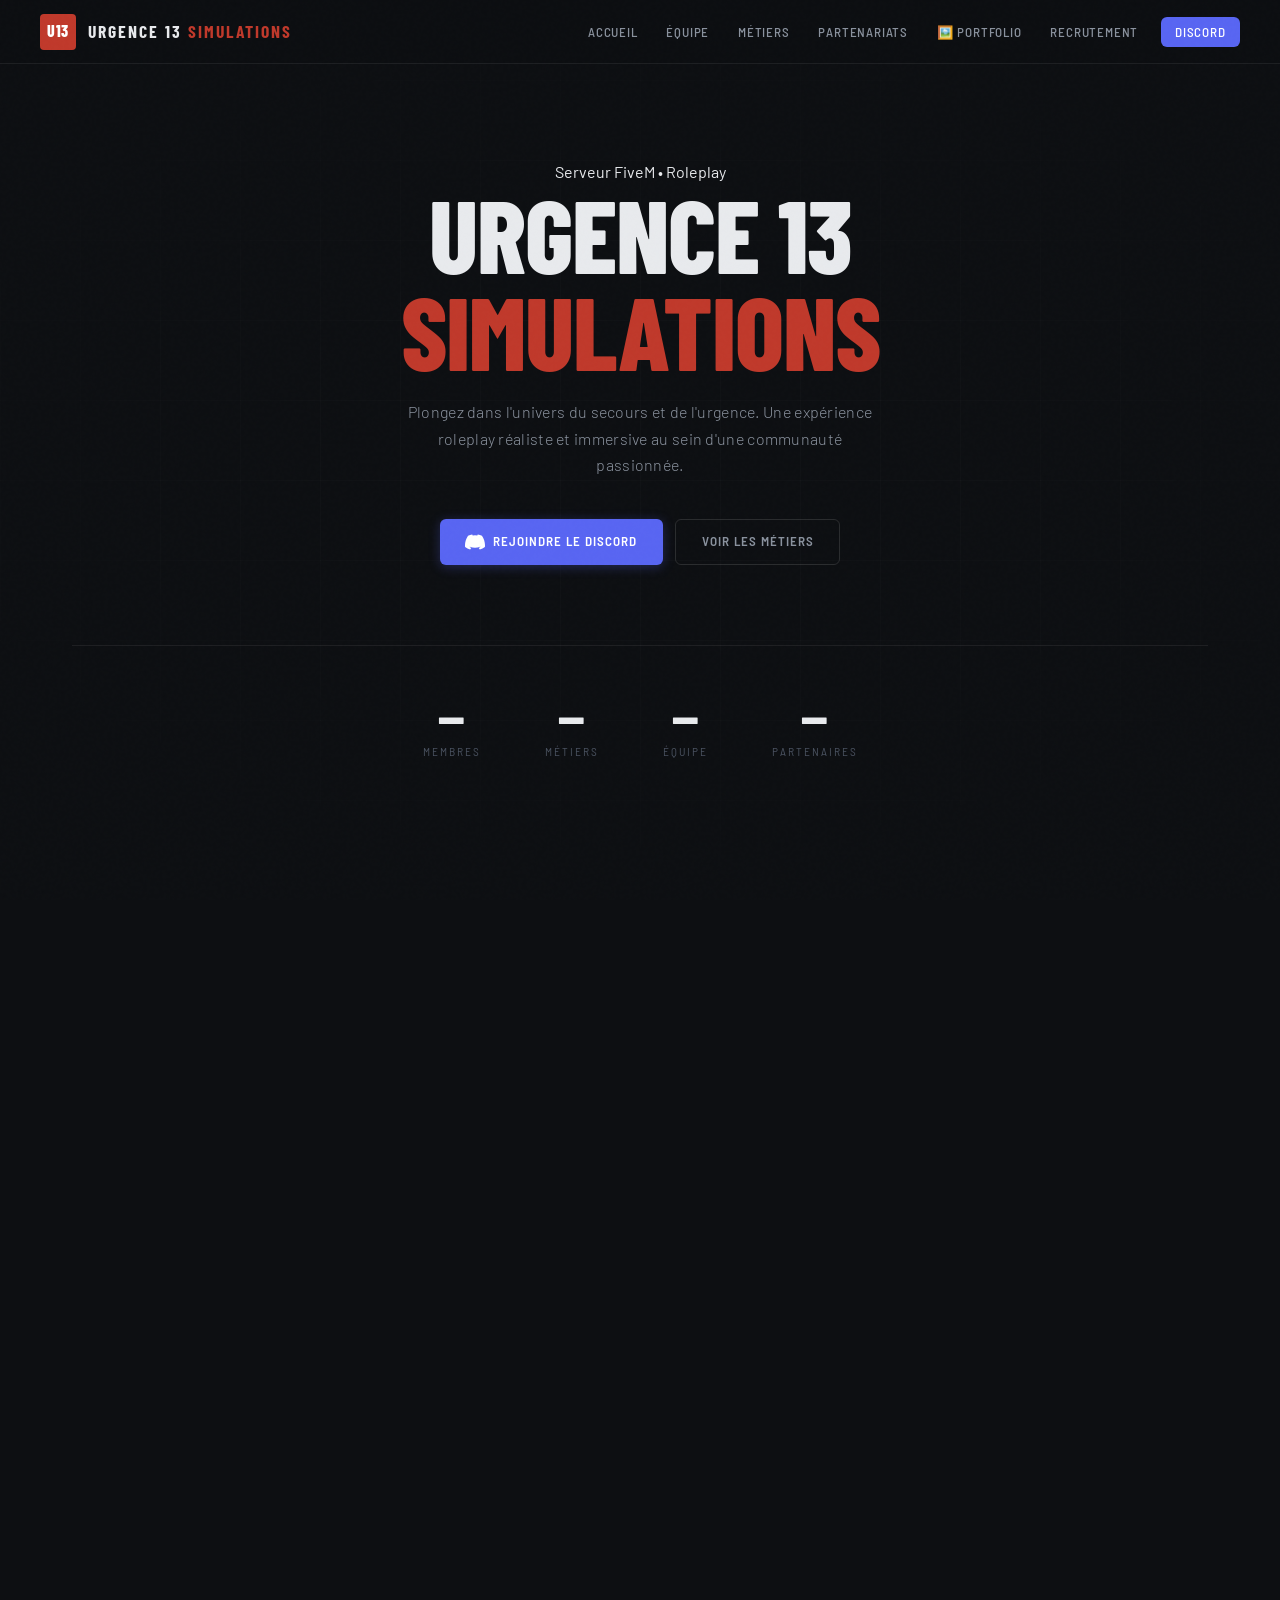
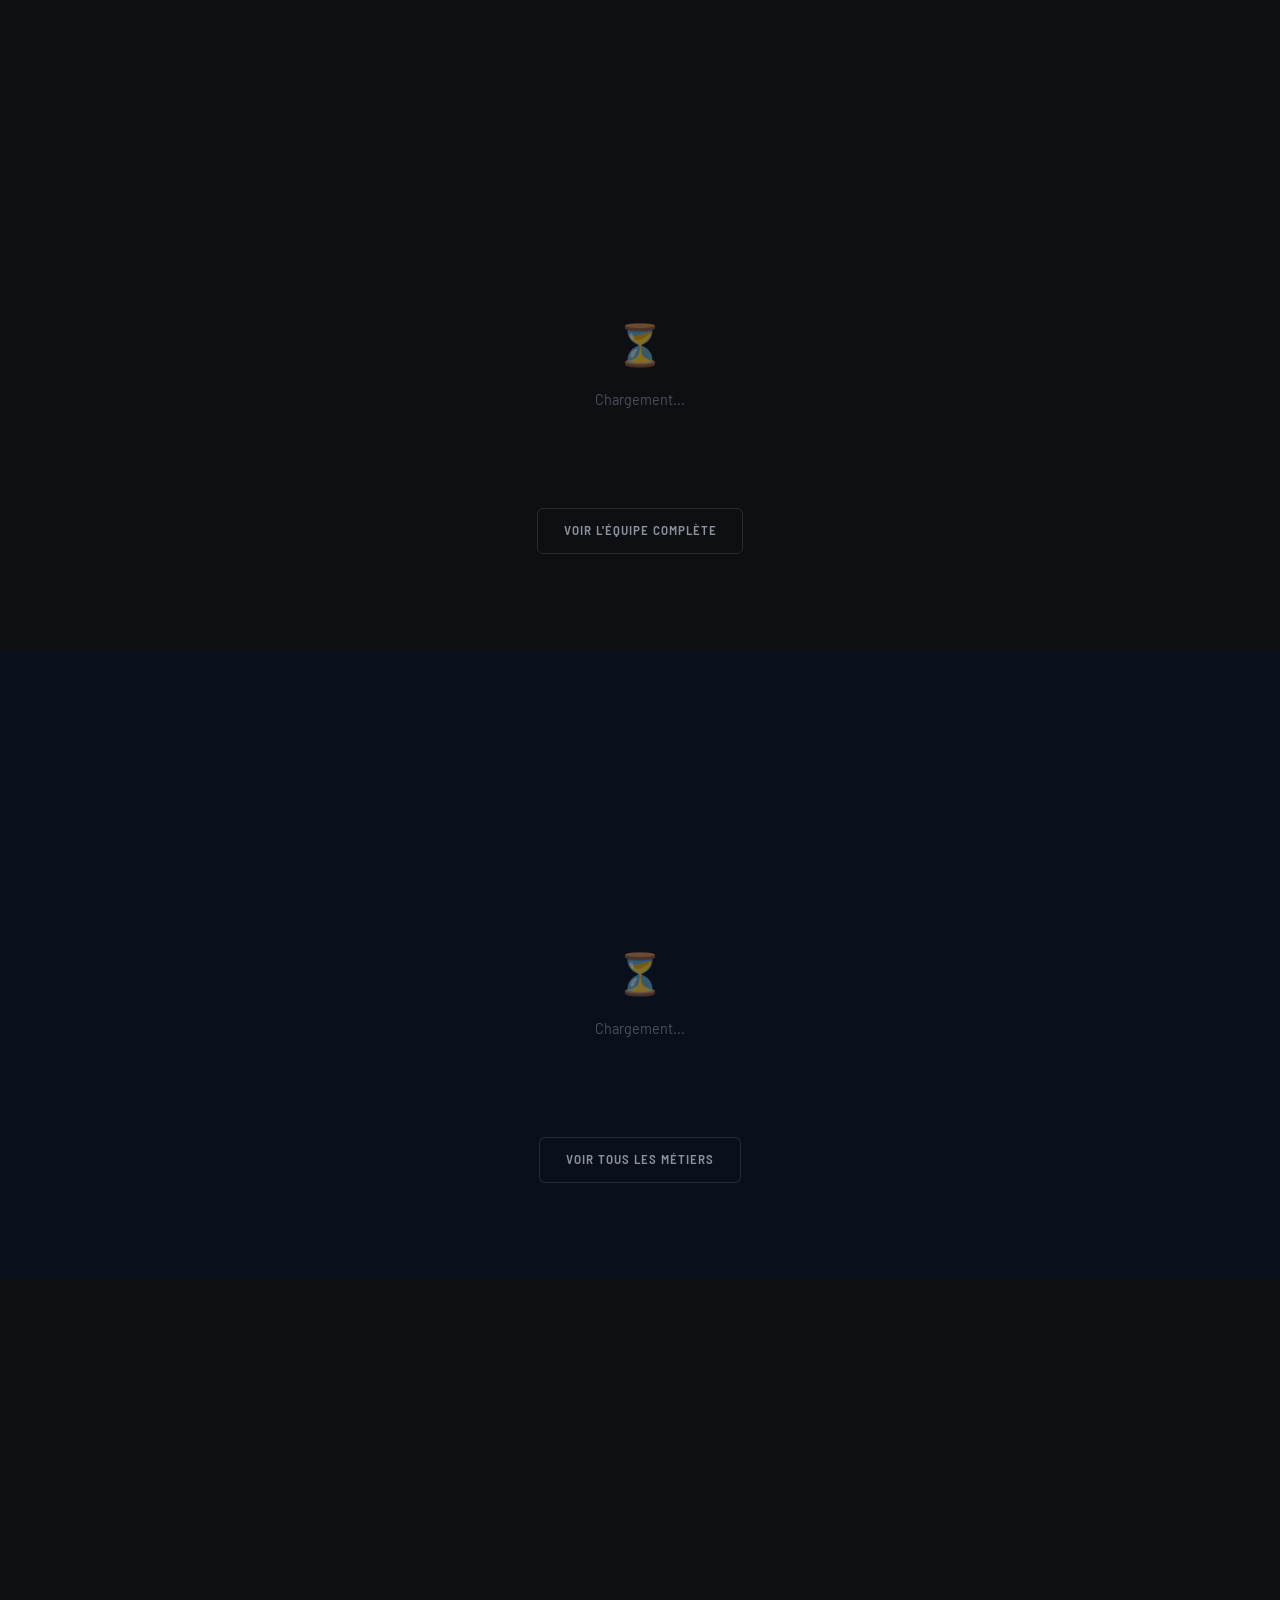
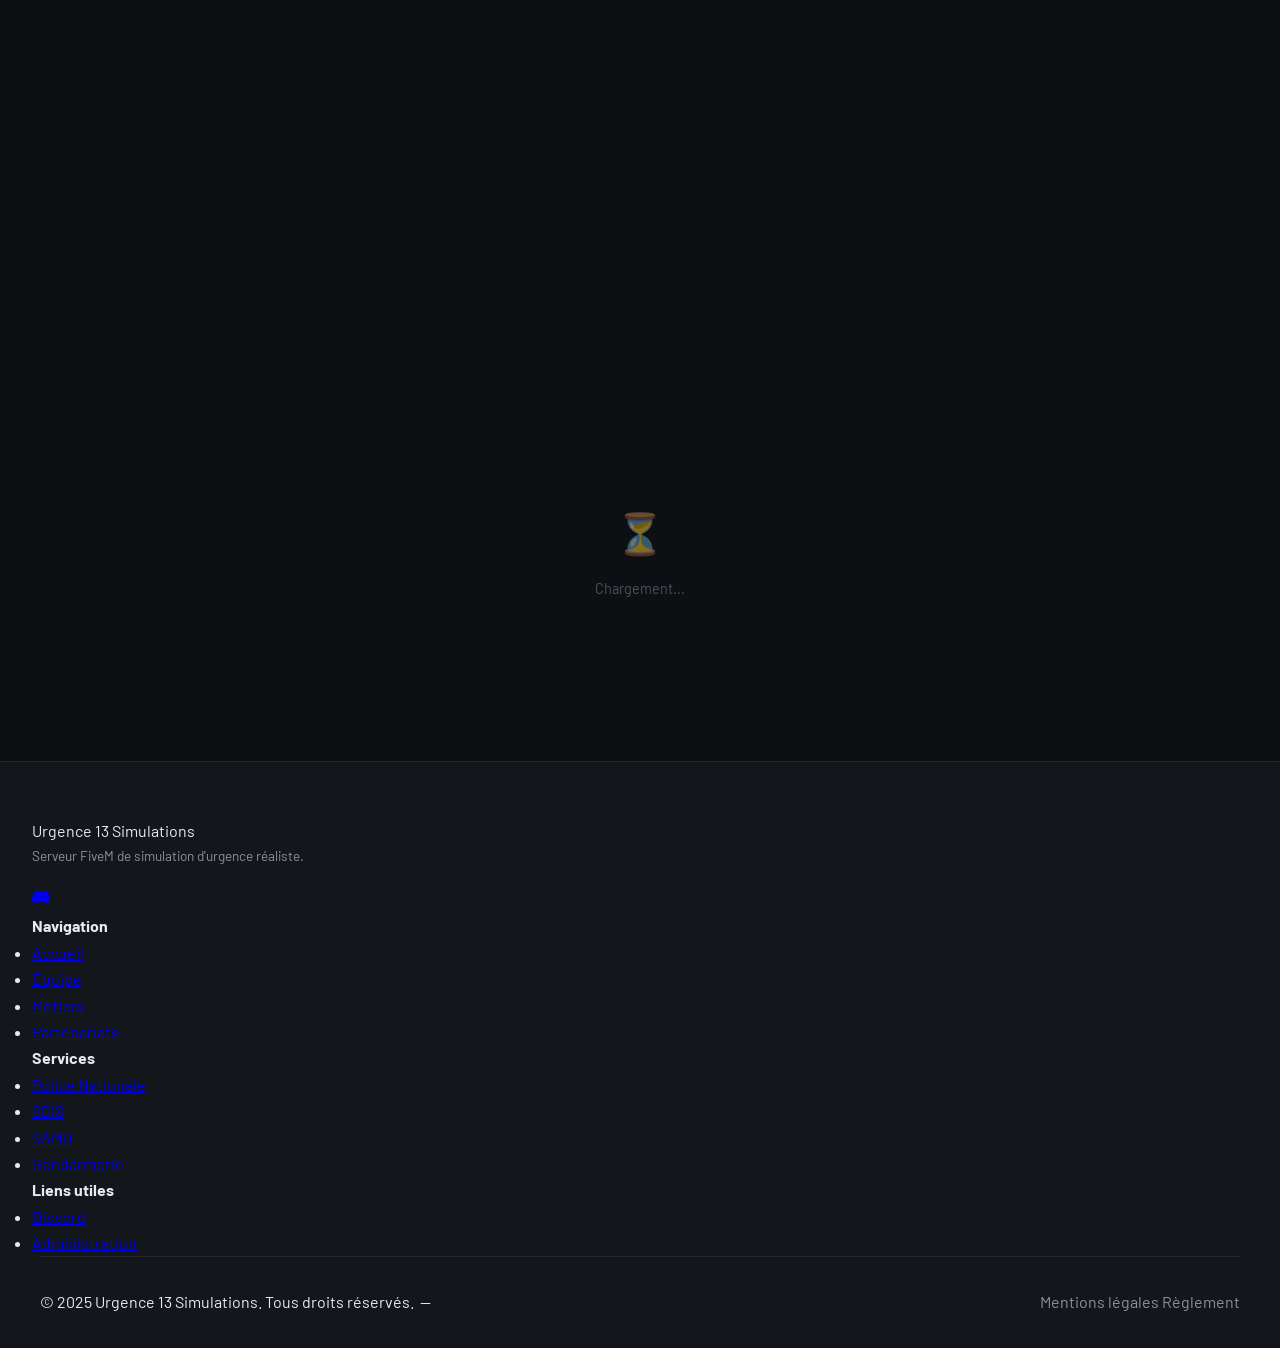
==== commit 2bbf54d6: "Add files via upload" ====
--- a/index.html
+++ b/index.html
@@ -46,8 +46,7 @@
         Serveur FiveM • Roleplay
       </div>
 
-      <img src="assets/logo.png" alt="Urgence 13 Logo" class="hero-logo" style="display:none" onerror="this.style.display='none'"/>
-      <div class="hero-logo-placeholder" id="hero-logo-placeholder">🚨</div>
+      <div id="hero-logo-wrap" style="display:none;margin-bottom:2rem"><img id="hero-logo-img" src="" alt="Logo" style="width:100px;height:100px;object-fit:contain"/></div>
 
       <h1>Urgence 13 <span class="highlight">Simulations</span></h1>
       <p class="hero-subtitle" id="hero-subtitle">
@@ -265,7 +264,11 @@
     document.getElementById('footer-discord-col').href = discordUrl;
 
     if (cfg.heroSubtitle) document.getElementById('hero-subtitle').textContent = cfg.heroSubtitle;
-    if (cfg.logo) document.getElementById('hero-logo-placeholder').style.display = 'none';
+    if (cfg.logo) {
+      const wrap = document.getElementById('hero-logo-wrap');
+      const img  = document.getElementById('hero-logo-img');
+      if (wrap && img) { img.src = cfg.logo; wrap.style.display = 'block'; }
+    }
 
     // Stats
     if (cfg.statMembers)  document.getElementById('stat-members').textContent  = cfg.statMembers;
